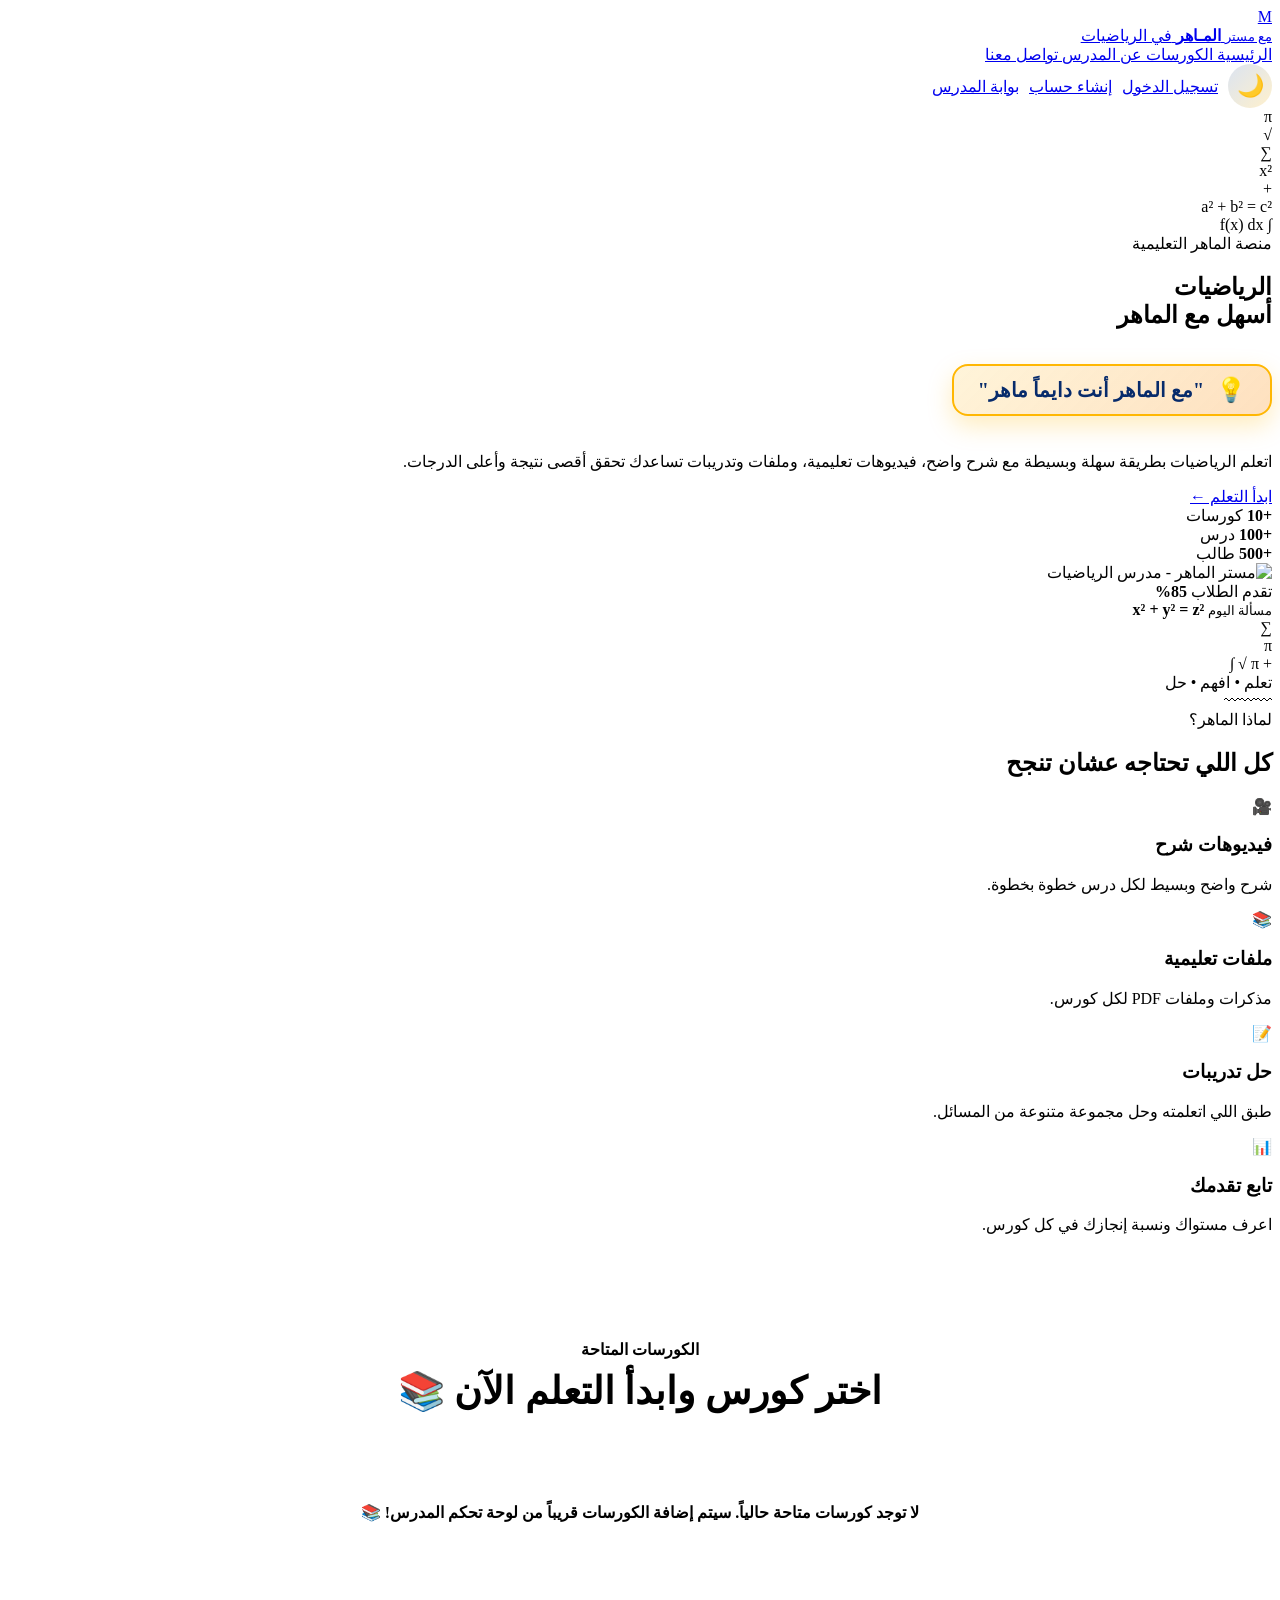
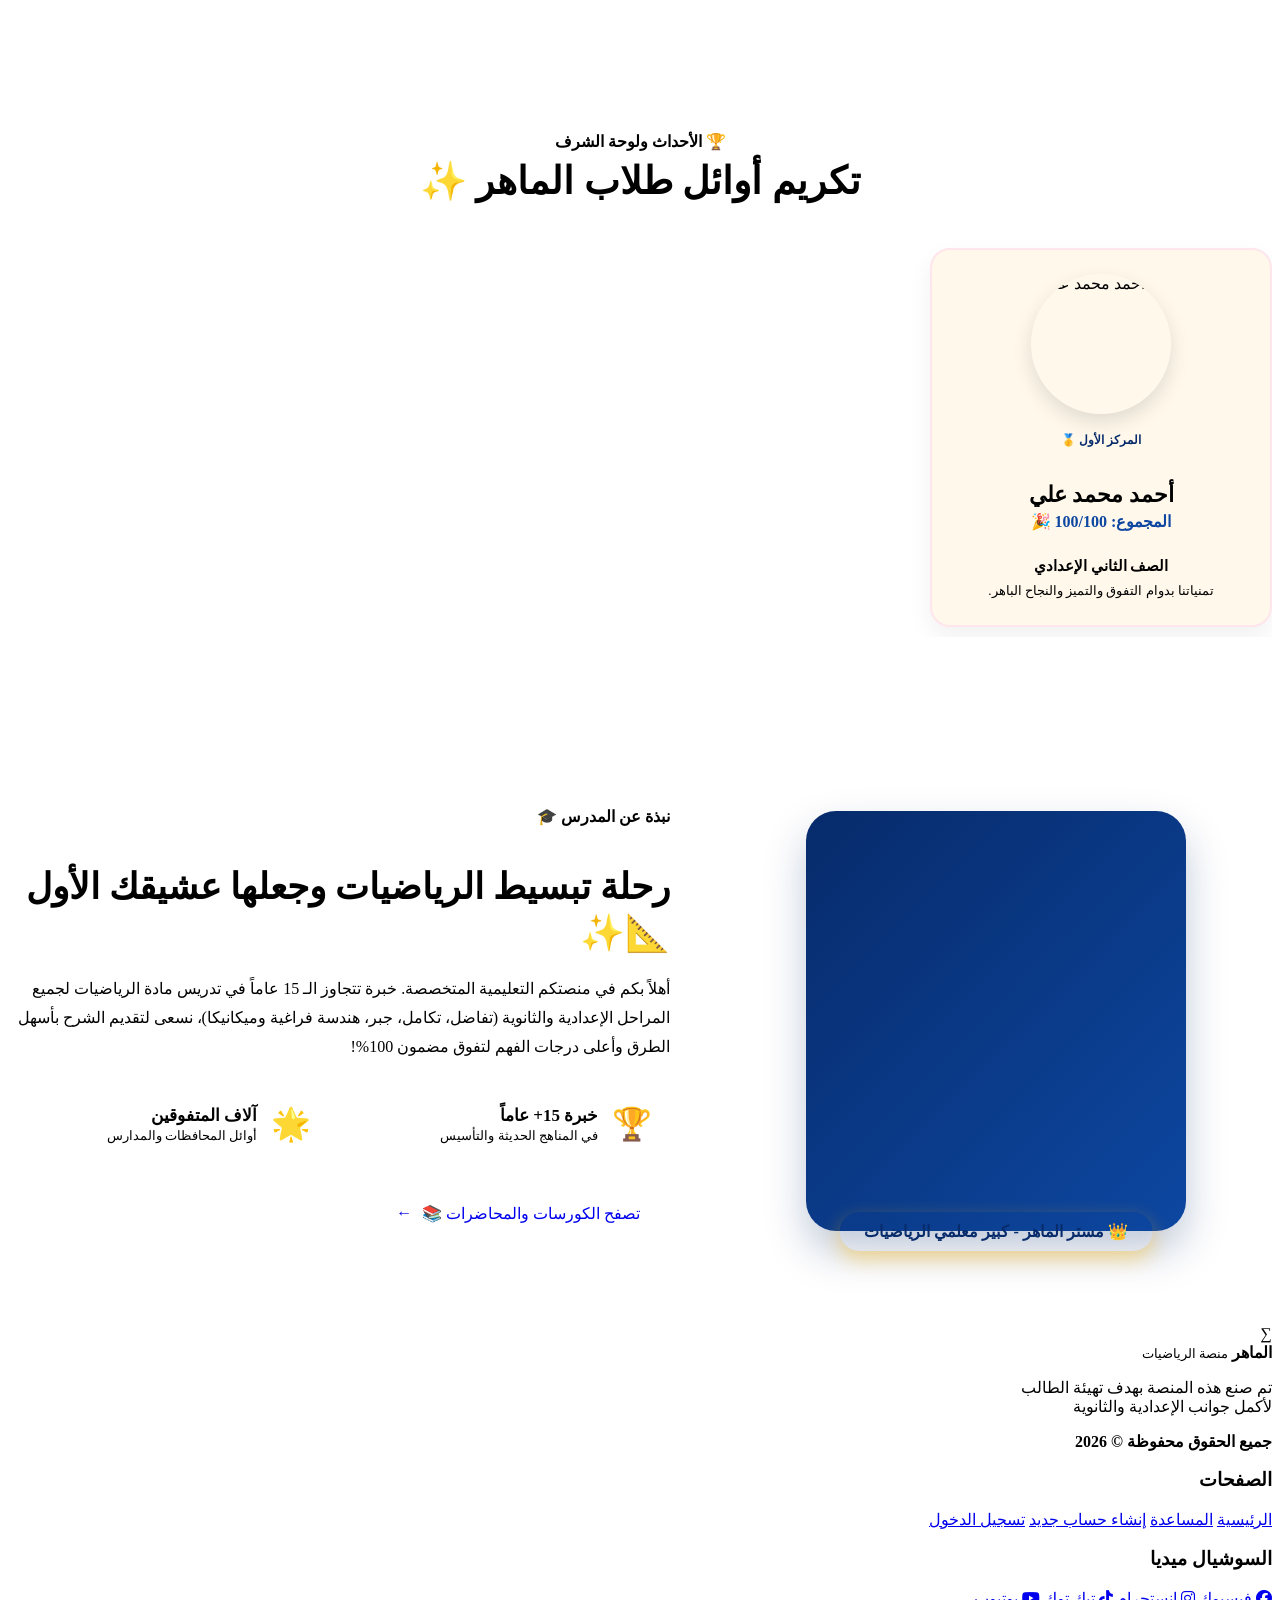
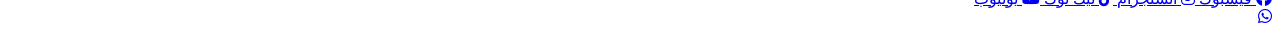
==== index.html @ b04d21ff "Add files via upload" ====
<!DOCTYPE html>
<html lang="ar" dir="rtl">

<head>
    <meta charset="UTF-8">
    <meta name="viewport" content="width=device-width, initial-scale=1.0">

    <title>المـاهر في الرياضيات | منصة تعليمية</title>

    <link rel="preconnect" href="https://fonts.googleapis.com">
    <link rel="preconnect" href="https://fonts.gstatic.com" crossorigin>
    <link href="https://fonts.googleapis.com/css2?family=Cairo:wght@300;400;500;600;700;800;900&display=swap" rel="stylesheet">

    <link rel="stylesheet" href="CSS/style.css">
    <link
    rel="stylesheet"
    href="https://cdnjs.cloudflare.com/ajax/libs/font-awesome/6.5.2/css/all.min.css"
>
</head>

<body>

    <!-- ================= NAVBAR ================= -->

    <header class="navbar">

        <div class="container nav-container">

            <a href="index.html" class="logo">

                <div class="logo-mark">
                    M
                </div>

                <div class="logo-name">

                    <small>مع مستر</small>

                    <strong>المـاهر</strong>

                    <span>في الرياضيات</span>

                </div>

            </a>


            <nav class="nav-links">

                <a href="#home" class="active">
                    الرئيسية
                </a>

                <a href="#courses">
                    الكورسات
                </a>

                <a href="#about">
                    عن المدرس
                </a>

                <a href="#contact">
                    تواصل معنا
                </a>

            </nav>

            <div class="auth-buttons" id="authButtonsArea" style="display: flex; align-items: center; gap: 10px;">
                <!-- زر أيقونة الوضع الليلي / النهاري التفاعلي -->
                <button id="darkModeToggle" title="تبديل الوضع الليلي / النهاري" style="width: 44px; height: 44px; border-radius: 50%; background: linear-gradient(135deg, rgba(13, 71, 161, 0.15) 0%, rgba(255, 183, 3, 0.2) 100%); border: 2px solid var(--border); color: var(--text); font-size: 22px; cursor: pointer; display: flex; align-items: center; justify-content: center; transition: transform 0.4s cubic-bezier(0.4, 0, 0.2, 1), background 0.3s, box-shadow 0.3s; box-shadow: var(--shadow-sm); outline: none;">
                    <span id="themeIcon" style="transition: transform 0.5s ease, opacity 0.3s ease; display: inline-block;">🌙</span>
                </button>

                <div id="loggedOutButtons" style="display: flex; gap: 10px; align-items: center;">
                    <a href="login.html" class="login-btn">تسجيل الدخول</a>
                    <a href="register.html" class="register-btn">إنشاء حساب</a>
                </div>

                <div id="loggedInStudentBadge" style="display: none; align-items: center; gap: 10px;">
                    <a href="student-profile.html" style="background: var(--gold-gradient); color: #072b6b; padding: 5px 14px 5px 6px; border-radius: 25px; font-weight: 900; font-size: 13.5px; text-decoration: none; box-shadow: 0 4px 12px rgba(0,0,0,0.12); display: flex; align-items: center; gap: 8px;">
                        <div id="navStudentAvatar" style="width: 32px; height: 32px; border-radius: 50%; background: #072b6b; color: var(--gold); display: flex; align-items: center; justify-content: center; font-size: 16px; overflow: hidden; border: 2px solid white; flex-shrink: 0;">
                            🎓
                        </div>
                        <span id="studentNavName" style="color: #072b6b !important;">طالب</span>
                    </a>
                    <button id="studentLogoutBtn" onclick="localStorage.removeItem('studentLoggedIn'); localStorage.removeItem('currentStudent'); location.reload();" style="background: rgba(239, 68, 68, 0.15); color: #ef4444; border: 1px solid #ef4444; padding: 7px 14px; border-radius: 12px; font-weight: 800; font-size: 12px; cursor: pointer; font-family: inherit;">خروج 🚪</button>
                </div>

                <!-- بوابة المدرس (تختفي عند دخول الطالب) -->
                <a href="teacher-login.html" id="teacherPortalBtn" class="teacher-portal">
                    بوابة المدرس
                </a>
            </div>
        </div>

        <script>
            // Instant Dark Mode Global Sync Script
            (function() {
                const isDark = localStorage.getItem('elmaher_dark_mode') === 'enabled';
                if (isDark) {
                    document.documentElement.classList.add('dark-mode');
                    document.body.classList.add('dark-mode');
                }

                document.addEventListener("DOMContentLoaded", () => {
                    const toggleBtn = document.getElementById("darkModeToggle");
                    const icon = document.getElementById("themeIcon");

                    function updateUI() {
                        const active = document.body.classList.contains("dark-mode");
                        if (icon) {
                            icon.style.transform = "rotate(360deg) scale(1.15)";
                            setTimeout(() => {
                                icon.textContent = active ? "☀️" : "🌙";
                                icon.style.transform = "rotate(0deg) scale(1)";
                            }, 180);
                        }
                    }

                    if (toggleBtn) {
                        toggleBtn.addEventListener("click", () => {
                            const isNowDark = document.body.classList.toggle("dark-mode");
                            document.documentElement.classList.toggle("dark-mode", isNowDark);
                            localStorage.setItem('elmaher_dark_mode', isNowDark ? 'enabled' : 'disabled');
                            updateUI();
                        });
                    }

                    // Student session UI toggle
                    const isStudentIn = localStorage.getItem('studentLoggedIn') === 'true';
                    const currentStudent = JSON.parse(localStorage.getItem('currentStudent'));
                    const loggedOutBtns = document.getElementById('loggedOutButtons');
                    const loggedInBadge = document.getElementById('loggedInStudentBadge');
                    const studentNavName = document.getElementById('studentNavName');
                    const teacherBtn = document.getElementById('teacherPortalBtn');

                    if (isStudentIn && currentStudent) {
                        if (loggedOutBtns) loggedOutBtns.style.display = 'none';
                        if (teacherBtn) teacherBtn.style.display = 'none';
                        if (loggedInBadge) loggedInBadge.style.display = 'flex';
                        if (studentNavName) studentNavName.textContent = currentStudent.fullName || 'طالب الماهر';
                        
                        // Set uploaded profile photo if available
                        const navAvatar = document.getElementById('navStudentAvatar');
                        if (navAvatar && currentStudent.photo) {
                            navAvatar.innerHTML = `<img src="${currentStudent.photo}" style="width:100%; height:100%; object-fit:cover;">`;
                        }
                    } else {
                        if (loggedOutBtns) loggedOutBtns.style.display = 'flex';
                        if (teacherBtn) teacherBtn.style.display = 'inline-flex';
                        if (loggedInBadge) loggedInBadge.style.display = 'none';
                    }
                });
            })();
        </script>

    </header>


    <!-- ================= HERO ================= -->

    <main>

        <section class="hero" id="home">

            <!-- Math Decorations -->

            <div class="math-symbol symbol-one">π</div>
            <div class="math-symbol symbol-two">√</div>
            <div class="math-symbol symbol-three">∑</div>
            <div class="math-symbol symbol-four">x²</div>
            <div class="math-symbol symbol-five">+</div>

            <div class="math-formula formula-one">
                a² + b² = c²
            </div>

            <div class="math-formula formula-two">
                ∫ f(x) dx
            </div>


            <div class="container hero-container">

                <!-- Hero Content -->

                <div class="hero-content">

                    <div class="hero-label">
                        <span>منصة الماهر التعليمية</span>
                    </div>

                    <h1>
                        الرياضيات 
                        <br>
                        <span>أسهل مع الماهر</span>
                    </h1>

                    <div class="slogan-badge" style="display: inline-flex; align-items: center; gap: 12px; background: linear-gradient(135deg, rgba(255, 183, 3, 0.15) 0%, rgba(251, 133, 0, 0.25) 100%); backdrop-filter: blur(12px); border: 2px solid #ffb703; color: #072b6b; padding: 10px 24px; border-radius: 16px; font-weight: 900; font-size: 20px; margin: 15px 0 20px; box-shadow: 0 10px 25px rgba(255, 183, 3, 0.25);">
                        <span style="font-size: 24px;">💡</span>
                        <span>"مع الماهر أنت دايماً ماهر"</span>
                    </div>

                    <p>
                        اتعلم الرياضيات بطريقة سهلة وبسيطة مع شرح واضح، فيديوهات تعليمية، وملفات وتدريبات تساعدك تحقق أقصى نتيجة وأعلى الدرجات.
                    </p>


                    <div class="hero-buttons">

                        <a href="#courses" class="primary-btn">

                            ابدأ التعلم

                            <span>←</span>

                        </a>

                    </div>


                    <div class="hero-stats">

                        <div class="stat">

                            <strong>+10</strong>

                            <span>
                                كورسات
                            </span>

                        </div>


                        <div class="stat">

                            <strong>+100</strong>

                            <span>
                                درس
                            </span>

                        </div>


                        <div class="stat">

                            <strong>+500</strong>

                            <span>
                                طالب
                            </span>

                        </div>

                    </div>

                </div>


                <!-- Teacher Image -->

                <div class="hero-visual">

                    <div class="red-shape"></div>

                    <div class="gray-shape"></div>


                    <!-- صورة المدرس الجديدة -->

                    <div class="teacher-wrapper">

                        <img
                            src="Images/WhatsApp_Image_2026-08-11_at_11.02.25_PM-removebg-preview.png"
                            alt="مستر الماهر - مدرس الرياضيات"
                            class="teacher-image"
                        >

                    </div>


                    <div class="info-card progress-card">

                        <span>
                            تقدم الطلاب
                        </span>

                        <strong>
                            85%
                        </strong>

                        <div class="progress-bar">

                            <div></div>

                        </div>

                    </div>


                    <div class="info-card equation-card">

                        <small>
                            مسألة اليوم
                        </small>

                        <strong>
                            x² + y² = z²
                        </strong>

                    </div>


                    <div class="floating-math math-card-one">
                        ∑
                    </div>

                    <div class="floating-math math-card-two">
                        π
                    </div>

                </div>

            </div>


            <div class="hero-bottom">

                <div class="math-bottom-symbols">

                    <span>+</span>
                    <span>π</span>
                    <span>√</span>
                    <span>∫</span>

                </div>


                <div class="bottom-text">
                    تعلم • افهم • حل
                </div>


                <div class="zigzag">
                    〰〰〰
                </div>

            </div>

        </section>


        <!-- ================= FEATURES ================= -->

        <section class="features">

            <div class="container">

                <div class="section-header centered">

                    <span class="section-label">
                        لماذا الماهر؟
                    </span>

                    <h2>

                        كل اللي تحتاجه

                        <strong>
                            عشان تنجح
                        </strong>

                    </h2>

                </div>


                <div class="features-grid">


                    <div class="feature-card">

                        <div class="feature-icon">
                            🎥
                        </div>

                        <h3>
                            فيديوهات شرح
                        </h3>

                        <p>
                            شرح واضح وبسيط لكل درس
                            خطوة بخطوة.
                        </p>

                    </div>


                    <div class="feature-card">

                        <div class="feature-icon">
                            📚
                        </div>

                        <h3>
                            ملفات تعليمية
                        </h3>

                        <p>
                            مذكرات وملفات PDF لكل كورس.
                        </p>

                    </div>


                    <div class="feature-card">

                        <div class="feature-icon">
                            📝
                        </div>

                        <h3>
                            حل تدريبات
                        </h3>

                        <p>
                            طبق اللي اتعلمته وحل
                            مجموعة متنوعة من المسائل.
                        </p>

                    </div>


                    <div class="feature-card">

                        <div class="feature-icon">
                            📊
                        </div>

                        <h3>
                            تابع تقدمك
                        </h3>

                        <p>
                            اعرف مستواك ونسبة إنجازك
                            في كل كورس.
                        </p>

                    </div>

                </div>

            </div>




        <!-- ================= STUDENT COURSES SECTION ================= -->
        <section class="courses" id="courses" style="padding: 90px 0; background: var(--white-soft);">
            <div class="container">
                <div class="section-header centered" style="text-align: center; margin-bottom: 50px;">
                    <span class="section-label" style="color: var(--blue); font-weight: 800; font-size: 16px;">الكورسات المتاحة</span>
                    <h2 style="font-size: 38px; font-weight: 900; color: var(--blue-dark); margin-top: 10px;">
                        اختر كورس وابدأ التعلم الآن 📚
                    </h2>
                </div>

                <div class="courses-grid" id="studentCoursesGrid" style="display: grid; grid-template-columns: repeat(auto-fit, minmax(300px, 1fr)); gap: 30px;">
                    <!-- Rendered Dynamically from localStorage -->
                </div>

                <script>
                    document.addEventListener("DOMContentLoaded", () => {
                        const grid = document.getElementById("studentCoursesGrid");
                        const section = document.getElementById("courses");
                        if (!grid) return;

                        const storedCourses = localStorage.getItem("courses");
                        let coursesList = storedCourses ? JSON.parse(storedCourses) : [];
                        
                        // Filter published courses only if status exists
                        const activeCourses = coursesList.filter(c => !c.status || c.status === 'published');

                        if (activeCourses.length === 0) {
                            grid.innerHTML = `<div style="grid-column: 1/-1; text-align: center; padding: 40px; color: var(--gray); font-weight: 700; background: white; border-radius: 16px; border: 1px dashed var(--border);">لا توجد كورسات متاحة حالياً. سيتم إضافة الكورسات قريباً من لوحة تحكم المدرس! 📚</div>`;
                        } else {
                            if (section) section.style.display = "block";
                            let html = "";
                            activeCourses.forEach(c => {
                                const coverStyle = c.image 
                                    ? `background-image: url('${c.image}'); background-size: cover; background-position: center;` 
                                    : `background: linear-gradient(135deg, #072b6b 0%, #0d47a1 100%);`;

                                const iconOrImage = c.image 
                                    ? '' 
                                    : `<span style="font-size: 60px;">📐</span>`;

                                const tagText = `${c.level || ''} ${c.term ? '• ' + c.term : ''}`;

                                html += `
                                    <div class="course-card" style="background: white; border-radius: 16px; overflow: hidden; border: 1px solid var(--border); box-shadow: var(--shadow-md); transition: transform 0.3s ease;">
                                        <div class="course-cover" style="height: 200px; ${coverStyle} position: relative;">
                                        </div>
                                        <div class="course-content" style="padding: 24px;">
                                            <div style="font-size: 13px; font-weight: 800; color: var(--gold-dark); margin-bottom: 5px;">${c.subject || 'الرياضيات'}</div>
                                            <h3 style="font-size: 22px; font-weight: 900; color: var(--blue-dark); margin-bottom: 10px;">${c.name}</h3>
                                            <p style="color: var(--text-light); font-size: 14.5px; margin-bottom: 20px; min-height: 48px; line-height: 1.6;">${c.description || 'لا يوجد وصف للكورس حالياً.'}</p>
                                            <div style="display: flex; align-items: center; justify-content: space-between; padding-top: 15px; border-top: 1px solid var(--border);">
                                                <div>
                                                    <small style="color: var(--gray); display: block; font-size: 12px;">قيمة الاشتراك</small>
                                                    <strong style="color: var(--blue-dark); font-size: 24px; font-weight: 900;">${c.price || '150'} <span style="font-size: 14px;">ج.م</span></strong>
                                                </div>
                                                <a href="course-details.html?id=${c.id}" style="background: var(--blue-gradient); color: white; border: none; padding: 10px 22px; border-radius: 10px; font-weight: 800; font-family: inherit; cursor: pointer; text-decoration: none; box-shadow: 0 4px 12px rgba(13,71,161,0.25);">دخول المحتوى 🚀</a>
                                            </div>
                                        </div>
                                    </div>
                                `;
                            });
                            grid.innerHTML = html;
                        }
                    });
                </script>
            </div>
        </section>



        <!-- ================= EVENTS & TOP STUDENTS INFINITE MARQUEE ================= -->
        <section class="events-section" id="events" style="padding: 80px 0; background: var(--white); overflow: hidden;">
            <div class="container" style="margin-bottom: 35px;">
                <div class="section-header centered" style="text-align: center;">
                    <span class="section-label" style="color: var(--gold-dark); font-weight: 800; font-size: 16px;">🏆 الأحداث ولوحة الشرف</span>
                    <h2 style="font-size: 38px; font-weight: 900; color: var(--blue-dark); margin-top: 8px;">
                        تكريم أوائل طلاب الماهر ✨
                    </h2>
                </div>
            </div>

            <!-- CSS Pure Unstoppable Infinite Belt -->
            <div class="marquee-wrapper" style="width: 100%; overflow: hidden; display: flex; white-space: nowrap; position: relative; padding: 10px 0;">
                <div class="marquee-track" id="homeEventsBelt" style="display: flex; gap: 30px; animation: marqueeScroll 25s linear infinite; width: max-content;">
                    
                    <!-- Original Cards -->
                    <div class="marquee-card" style="min-width: 280px; width: 280px; background: #fff8eb; border: 2px solid #ffe5ec; border-radius: 20px; padding: 24px; text-align: center; box-shadow: 0 10px 25px rgba(255, 183, 3, 0.15); display: flex; flex-direction: column; align-items: center; white-space: normal; flex-shrink: 0;">
                        <img src="Images/Image_Aug_13__2026__11_30_50_AM-removebg-preview.png" alt="طالب تفوق" style="width: 140px; height: 140px; border-radius: 50%; object-fit: cover; border: 4px solid var(--gold); box-shadow: 0 8px 20px rgba(0,0,0,0.12); margin-bottom: 15px;">
                        <span style="background: var(--gold-gradient); color: #072b6b; padding: 4px 14px; border-radius: 14px; font-size: 12px; font-weight: 900; margin-bottom: 8px;">المركز الأول 🥇</span>
                        <h4 style="font-size: 19px; font-weight: 900; color: var(--blue-dark); margin-bottom: 6px;">أوائل الصف الثاني الإعدادي</h4>
                        <p style="font-size: 13.5px; color: var(--text-light); line-height: 1.6; margin: 0;">الدرجة النهائية 100/100 🎉 مع التمنيات بدوام التفوق.</p>
                    </div>

                    <div class="marquee-card" style="min-width: 280px; width: 280px; background: #edf4ff; border: 2px solid #cce3ff; border-radius: 20px; padding: 24px; text-align: center; box-shadow: 0 10px 25px rgba(13, 71, 161, 0.12); display: flex; flex-direction: column; align-items: center; white-space: normal; flex-shrink: 0;">
                        <img src="Images/Image_Aug_13__2026__11_30_50_AM-removebg-preview.png" alt="طالب تفوق" style="width: 140px; height: 140px; border-radius: 50%; object-fit: cover; border: 4px solid var(--blue); box-shadow: 0 8px 20px rgba(0,0,0,0.12); margin-bottom: 15px;">
                        <span style="background: var(--blue-gradient); color: white; padding: 4px 14px; border-radius: 14px; font-size: 12px; font-weight: 900; margin-bottom: 8px;">متفوق الشهر ⭐</span>
                        <h4 style="font-size: 19px; font-weight: 900; color: var(--blue-dark); margin-bottom: 6px;">أوائل الصف السادس الابتدائي</h4>
                        <p style="font-size: 13.5px; color: var(--text-light); line-height: 1.6; margin: 0;">تقدير ممتاز جداً مع مرتبة الشرف 🎓 بأعلى تقييم.</p>
                    </div>

                    <div class="marquee-card" style="min-width: 280px; width: 280px; background: #fff8eb; border: 2px solid #ffe5ec; border-radius: 20px; padding: 24px; text-align: center; box-shadow: 0 10px 25px rgba(255, 183, 3, 0.15); display: flex; flex-direction: column; align-items: center; white-space: normal; flex-shrink: 0;">
                        <img src="Images/Image_Aug_13__2026__11_30_50_AM-removebg-preview.png" alt="طالب تفوق" style="width: 140px; height: 140px; border-radius: 50%; object-fit: cover; border: 4px solid var(--gold); box-shadow: 0 8px 20px rgba(0,0,0,0.12); margin-bottom: 15px;">
                        <span style="background: var(--gold-gradient); color: #072b6b; padding: 4px 14px; border-radius: 14px; font-size: 12px; font-weight: 900; margin-bottom: 8px;">المركز الأول 🥇</span>
                        <h4 style="font-size: 19px; font-weight: 900; color: var(--blue-dark); margin-bottom: 6px;">أوائل الصف الثالث الثانوي</h4>
                        <p style="font-size: 13.5px; color: var(--text-light); line-height: 1.6; margin: 0;">تفوق باهر في مادة الرياضيات العامة 📐 والفرعية.</p>
                    </div>

                    <!-- Duplicated Items for Continuous Belt Animation -->
                    <div class="marquee-card" style="min-width: 280px; width: 280px; background: #fff8eb; border: 2px solid #ffe5ec; border-radius: 20px; padding: 24px; text-align: center; box-shadow: 0 10px 25px rgba(255, 183, 3, 0.15); display: flex; flex-direction: column; align-items: center; white-space: normal; flex-shrink: 0;">
                        <img src="Images/Image_Aug_13__2026__11_30_50_AM-removebg-preview.png" alt="طالب تفوق" style="width: 140px; height: 140px; border-radius: 50%; object-fit: cover; border: 4px solid var(--gold); box-shadow: 0 8px 20px rgba(0,0,0,0.12); margin-bottom: 15px;">
                        <span style="background: var(--gold-gradient); color: #072b6b; padding: 4px 14px; border-radius: 14px; font-size: 12px; font-weight: 900; margin-bottom: 8px;">المركز الأول 🥇</span>
                        <h4 style="font-size: 19px; font-weight: 900; color: var(--blue-dark); margin-bottom: 6px;">أوائل الصف الثاني الإعدادي</h4>
                        <p style="font-size: 13.5px; color: var(--text-light); line-height: 1.6; margin: 0;">الدرجة النهائية 100/100 🎉 مع التمنيات بدوام التفوق.</p>
                    </div>

                    <div class="marquee-card" style="min-width: 280px; width: 280px; background: #edf4ff; border: 2px solid #cce3ff; border-radius: 20px; padding: 24px; text-align: center; box-shadow: 0 10px 25px rgba(13, 71, 161, 0.12); display: flex; flex-direction: column; align-items: center; white-space: normal; flex-shrink: 0;">
                        <img src="Images/Image_Aug_13__2026__11_30_50_AM-removebg-preview.png" alt="طالب تفوق" style="width: 140px; height: 140px; border-radius: 50%; object-fit: cover; border: 4px solid var(--blue); box-shadow: 0 8px 20px rgba(0,0,0,0.12); margin-bottom: 15px;">
                        <span style="background: var(--blue-gradient); color: white; padding: 4px 14px; border-radius: 14px; font-size: 12px; font-weight: 900; margin-bottom: 8px;">متفوق الشهر ⭐</span>
                        <h4 style="font-size: 19px; font-weight: 900; color: var(--blue-dark); margin-bottom: 6px;">أوائل الصف السادس الابتدائي</h4>
                        <p style="font-size: 13.5px; color: var(--text-light); line-height: 1.6; margin: 0;">تقدير ممتاز جداً مع مرتبة الشرف 🎓 بأعلى تقييم.</p>
                    </div>

                    <div class="marquee-card" style="min-width: 280px; width: 280px; background: #fff8eb; border: 2px solid #ffe5ec; border-radius: 20px; padding: 24px; text-align: center; box-shadow: 0 10px 25px rgba(255, 183, 3, 0.15); display: flex; flex-direction: column; align-items: center; white-space: normal; flex-shrink: 0;">
                        <img src="Images/Image_Aug_13__2026__11_30_50_AM-removebg-preview.png" alt="طالب تفوق" style="width: 140px; height: 140px; border-radius: 50%; object-fit: cover; border: 4px solid var(--gold); box-shadow: 0 8px 20px rgba(0,0,0,0.12); margin-bottom: 15px;">
                        <span style="background: var(--gold-gradient); color: #072b6b; padding: 4px 14px; border-radius: 14px; font-size: 12px; font-weight: 900; margin-bottom: 8px;">المركز الأول 🥇</span>
                        <h4 style="font-size: 19px; font-weight: 900; color: var(--blue-dark); margin-bottom: 6px;">أوائل الصف الثالث الثانوي</h4>
                        <p style="font-size: 13.5px; color: var(--text-light); line-height: 1.6; margin: 0;">تفوق باهر في مادة الرياضيات العامة 📐 والفرعية.</p>
                    </div>

                </div>
            </div>

            <!-- CSS Animation (Unstoppable, No Hover Effect) -->
            <style>
                @keyframes marqueeScroll {
                    0% { transform: translateX(0); }
                    100% { transform: translateX(-50%); }
                }
            </style>

            <script>
                document.addEventListener("DOMContentLoaded", () => {
                    const belt = document.getElementById("homeEventsBelt");
                    const eventsSection = document.getElementById("events");
                    if (!belt) return;

                    const defaultEvents = [
                        { id: 1, name: "أحمد محمد علي", title: "الصف الثاني الإعدادي", tag: "المركز الأول 🥇", score: "100/100 🎉", desc: "تمنياتنا بدوام التفوق والتميز والنجاح الباهر.", img: "Images/Image_Aug_13__2026__11_30_50_AM-removebg-preview.png" }
                    ];

                    const stored = localStorage.getItem('elmaher_events');
                    let events = [];
                    
                    if (stored === null) {
                        events = defaultEvents;
                    } else {
                        events = JSON.parse(stored);
                    }

                    if (events.length === 0) {
                        if (eventsSection) eventsSection.style.display = 'none';
                    } else {
                        if (eventsSection) eventsSection.style.display = 'block';
                        let htmlContent = '';
                        
                        // Render exact events array 1:1 with no extra duplication
                        const renderArray = events;

                        renderArray.forEach(ev => {
                            const isGold = ev.tag.includes('🥇') || ev.tag.includes('👑') || ev.tag.includes('🏆');
                            const bg = isGold ? '#fff8eb' : '#edf4ff';
                            const border = isGold ? '#ffe5ec' : '#cce3ff';
                            const badgeBg = isGold ? 'var(--gold-gradient)' : 'var(--blue-gradient)';
                            const badgeColor = isGold ? '#072b6b' : 'white';

                            htmlContent += `
                                <div class="marquee-card" style="min-width: 290px; width: 290px; background: ${bg}; border: 2px solid ${border}; border-radius: 20px; padding: 24px; text-align: center; box-shadow: 0 10px 25px rgba(0,0,0,0.06); display: flex; flex-direction: column; align-items: center; white-space: normal; flex-shrink: 0;">
                                    <img src="${ev.img || 'Images/Image_Aug_13__2026__11_30_50_AM-removebg-preview.png'}" alt="${ev.name || 'طالب متفوق'}" style="width: 140px; height: 140px; border-radius: 50%; object-fit: cover; border: 4px solid ${isGold ? 'var(--gold)' : 'var(--blue)'}; box-shadow: 0 8px 20px rgba(0,0,0,0.12); margin-bottom: 15px;">
                                    <span style="background: ${badgeBg}; color: ${badgeColor}; padding: 4px 14px; border-radius: 14px; font-size: 12px; font-weight: 900; margin-bottom: 8px;">${ev.tag}</span>
                                    <h3 style="font-size: 22px; font-weight: 900; color: var(--blue-dark); margin-bottom: 4px;">${ev.name || 'طالب متفوق'}</h3>
                                    <div style="font-size: 16px; font-weight: 900; color: #0d47a1; margin-bottom: 6px;">المجموع: <span style="color: var(--gold-dark);">${ev.score || 'ممتاز'}</span></div>
                                    <h4 style="font-size: 15px; font-weight: 800; color: var(--text-light); margin-bottom: 6px;">${ev.title}</h4>
                                    <p style="font-size: 13px; color: var(--gray); line-height: 1.5; margin: 0;">${ev.desc || ''}</p>
                                </div>
                            `;
                        });
                        belt.innerHTML = htmlContent;
                    }
                });
            </script>
        </section>

        <!-- ================= ABOUT TEACHER SECTION (MAIN BOTTOM) ================= -->
        <section class="about-teacher" id="about" style="padding: 90px 0; background: var(--white); border-top: 1px solid var(--border);">
            <div class="container">
                <div style="display: grid; grid-template-columns: 1fr 1.2fr; gap: 50px; align-items: center;">
                    
                    <!-- TEACHER IMAGE CARD -->
                    <div style="position: relative; text-align: center;">
                        <div style="width: 100%; max-width: 380px; height: 420px; margin: 0 auto; background: linear-gradient(135deg, #072b6b 0%, #0d47a1 100%); border-radius: 30px; border: 4px solid var(--gold); overflow: hidden; box-shadow: 0 20px 40px rgba(7, 43, 107, 0.25); position: relative; display: flex; align-items: flex-end; justify-content: center;">
                            <img src="Images/WhatsApp_Image_2026-08-11_at_11.02.25_PM-removebg-preview.png" alt="مستر الماهر" style="width: 100%; height: 105%; object-fit: cover; transform: scale(1.15) translateY(10px);">
                        </div>
                        <div style="position: absolute; bottom: -20px; right: 50%; transform: translateX(50%); background: var(--gold-gradient); color: #072b6b; padding: 10px 25px; border-radius: 20px; font-weight: 900; font-size: 16px; box-shadow: 0 8px 20px rgba(255, 183, 3, 0.4); white-space: nowrap;">
                            👑 مستر الماهر - كبير معلمي الرياضيات
                        </div>
                    </div>

                    <!-- TEACHER INFO CONTENT -->
                    <div>
                        <span class="section-label" style="color: var(--gold-dark); font-weight: 900; font-size: 16px; display: inline-block; margin-bottom: 8px;">نبذة عن المدرس 🎓</span>
                        <h2 style="font-size: 36px; font-weight: 900; color: var(--blue-dark); margin-bottom: 18px; line-height: 1.3;">
                            رحلة تبسيط الرياضيات وجعلها عشيقك الأول 📐✨
                        </h2>
                        <p style="font-size: 16px; color: var(--text-light); line-height: 1.8; margin-bottom: 25px;">
                            أهلاً بكم في منصتكم التعليمية المتخصصة. خبرة تتجاوز الـ 15 عاماً في تدريس مادة الرياضيات لجميع المراحل الإعدادية والثانوية (تفاضل، تكامل، جبر، هندسة فراغية وميكانيكا)، نسعى لتقديم الشرح بأسهل الطرق وأعلى درجات الفهم لتفوق مضمون 100%!
                        </p>

                        <!-- QUALIFICATIONS & STATS GRID -->
                        <div style="display: grid; grid-template-columns: 1fr 1fr; gap: 20px; margin-bottom: 30px;">
                            <div style="background: var(--white-soft); padding: 18px; border-radius: 16px; border: 1px solid var(--border); display: flex; align-items: center; gap: 14px;">
                                <span style="font-size: 32px;">🏆</span>
                                <div>
                                    <strong style="display: block; font-size: 17px; color: var(--blue-dark); font-weight: 900;">خبرة 15+ عاماً</strong>
                                    <small style="color: var(--gray); font-size: 13px;">في المناهج الحديثة والتأسيس</small>
                                </div>
                            </div>

                            <div style="background: var(--white-soft); padding: 18px; border-radius: 16px; border: 1px solid var(--border); display: flex; align-items: center; gap: 14px;">
                                <span style="font-size: 32px;">🌟</span>
                                <div>
                                    <strong style="display: block; font-size: 17px; color: var(--blue-dark); font-weight: 900;">آلاف المتفوقين</strong>
                                    <small style="color: var(--gray); font-size: 13px;">أوائل المحافظات والمدارس</small>
                                </div>
                            </div>
                        </div>

                        <a href="#courses" class="primary-btn" style="padding: 12px 30px; font-size: 16px; text-decoration: none; display: inline-flex; align-items: center; gap: 10px;">
                            <span>تصفح الكورسات والمحاضرات 📚</span>
                            <span>←</span>
                        </a>
                    </div>

                </div>
            </div>
        </section>

<!-- =====================================================
     FOOTER
===================================================== -->

<footer class="site-footer">

    <div class="container footer-container">

        <!-- LOGO + DESCRIPTION -->
        <div class="footer-brand">

            <div class="footer-logo">

                <div class="logo-mark">
                    ∑
                </div>

                <div>
                    <strong>الماهر</strong>
                    <small>منصة الرياضيات</small>
                </div>

            </div>

            <p>
                تم صنع هذه المنصة بهدف تهيئة الطالب
                <br>
                لأكمل جوانب الإعدادية والثانوية 
            </p>

            <strong class="copyright">
                جميع الحقوق محفوظة © 2026
            </strong>

        </div>


        <!-- PAGES -->
        <div class="footer-column">

            <h3>الصفحات</h3>

            <a href="#home">الرئيسية</a>
            <a href="#help">المساعدة</a>
            <a href="#register">إنشاء حساب جديد</a>
            <a href="#login">تسجيل الدخول</a>

        </div>


        <!-- SOCIAL MEDIA -->
        <div class="footer-column social-column">

            <h3>السوشيال ميديا</h3>

            <a
                href="https://www.facebook.com/share/17rmjVzNbC/"
                target="_blank"
                rel="noopener"
            >
                <i class="fab fa-facebook"></i>
                <span>فيسبوك</span>
            </a>

            <a
                href="https://www.instagram.com/ashraf_memo_10?igsh=MW8zdWIzMzV3YWhjMQ=="
                target="_blank"
                rel="noopener"
            >
                <i class="fab fa-instagram"></i>
                <span>انستجرام</span>
            </a>

            <a
                href="https://www.tiktok.com/@mrelmaher?_r=1&_t=ZS-98otLkeIvwd"
                target="_blank"
                rel="noopener"
            >
                <i class="fab fa-tiktok"></i>
                <span>تيك توك</span>
            </a>

            <a
                href="https://www.youtube.com/@MrElMaher1"
                target="_blank"
                rel="noopener"
            >
                <i class="fab fa-youtube"></i>
                <span>يوتيوب</span>
            </a>

        </div>

    </div>

</footer>


<!-- WHATSAPP -->
<a
    href="https://wa.me/201117408240"
    class="whatsapp-float"
    target="_blank"
    rel="noopener"
    aria-label="WhatsApp"
>
    <i class="fab fa-whatsapp"></i>
</a>
        </div>

    </footer>


    <script src="JS/script.js"></script>

</body>

</html>
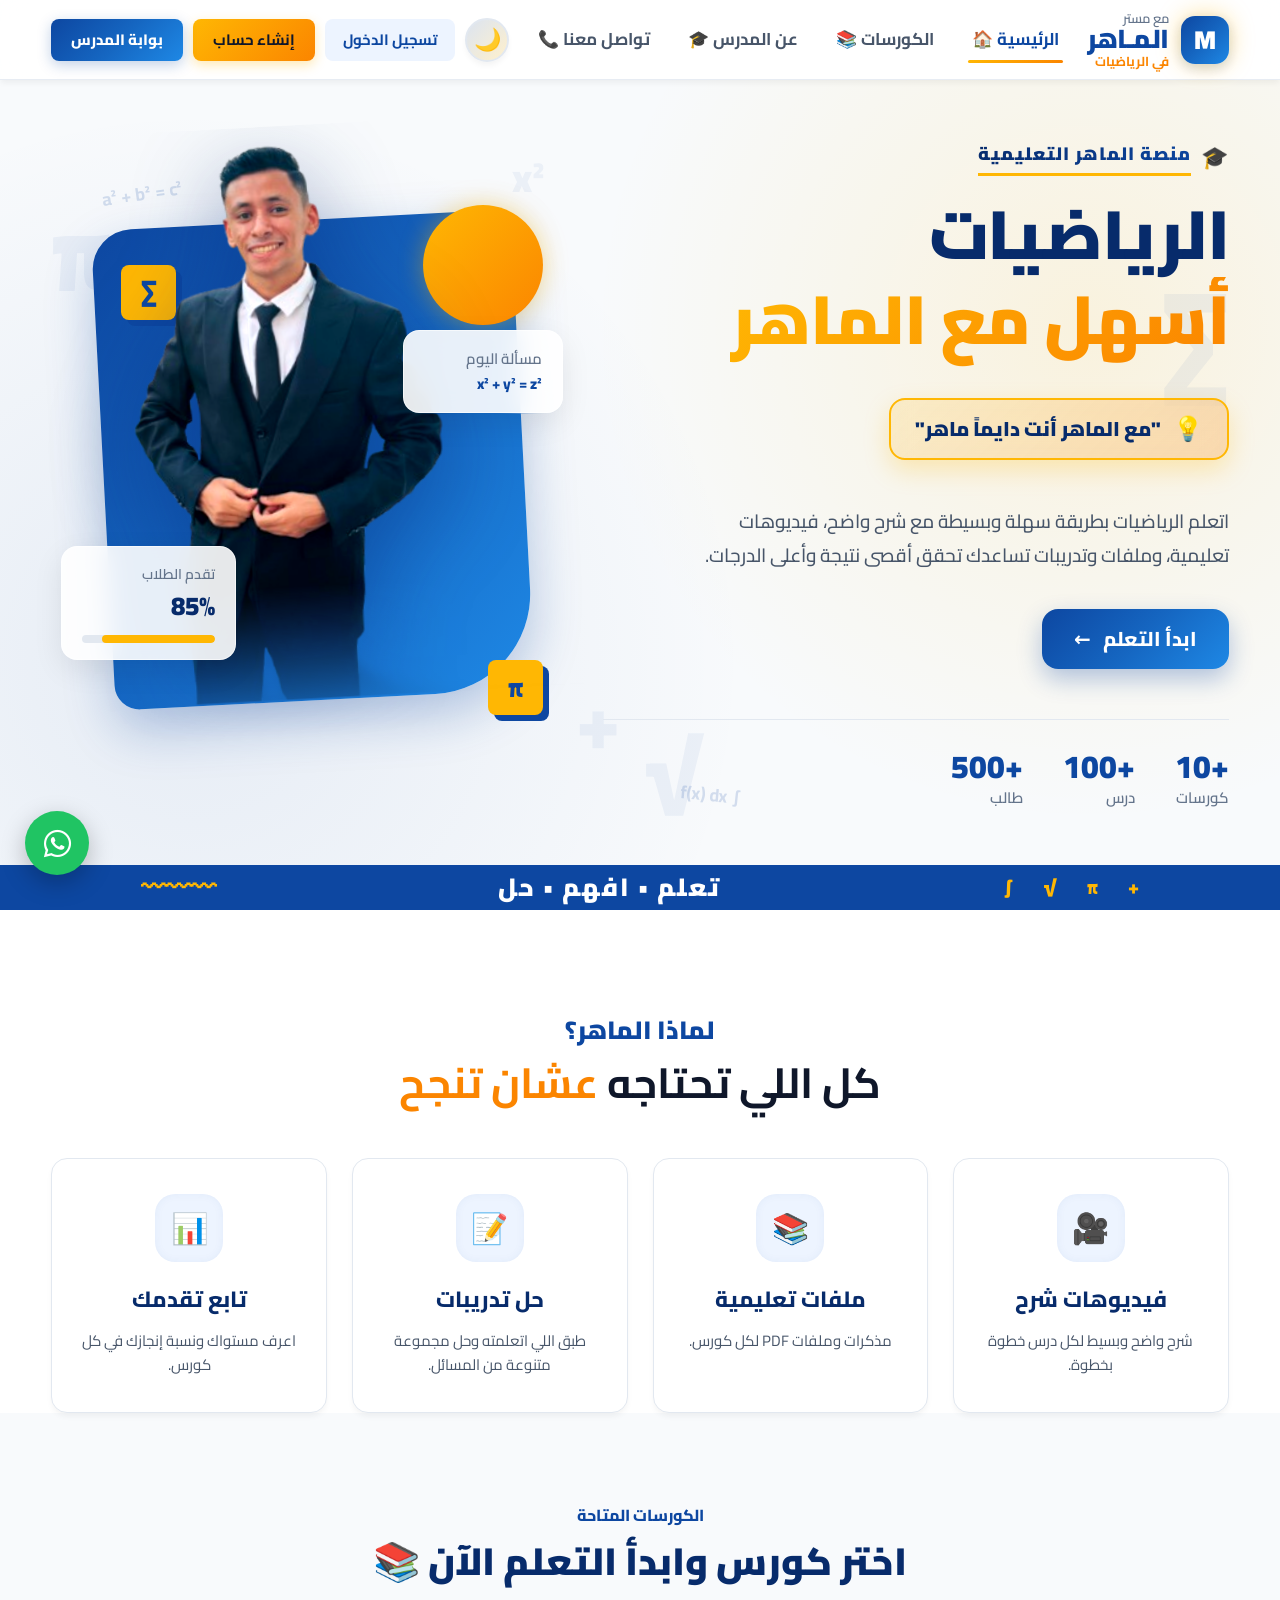
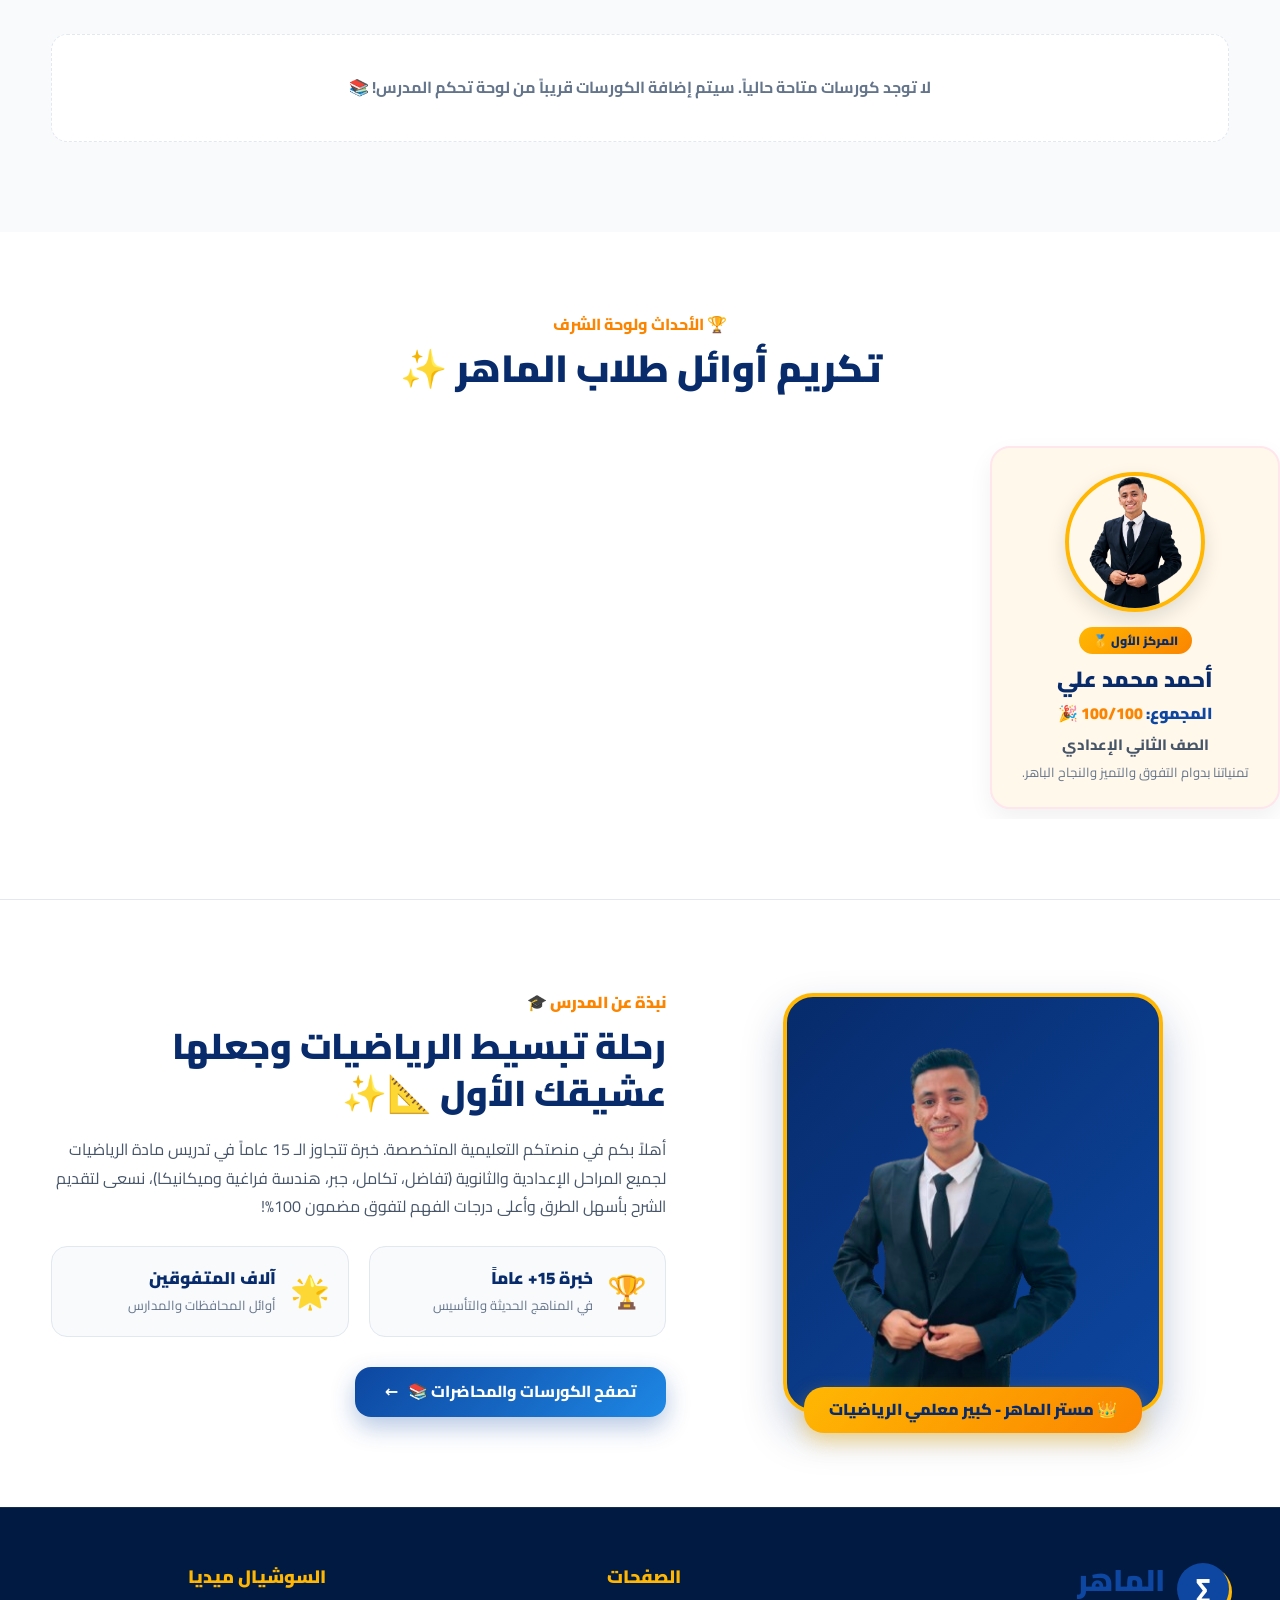
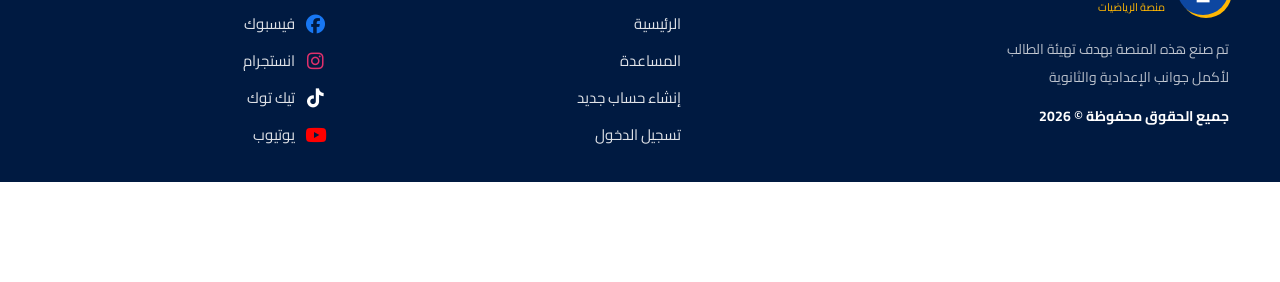
==== commit 9f00ecb2: "Add mobile admin sidebar and responsiveness This commit adds a hamburger toggle for the admin sideba" ====
--- a/index.html
+++ b/index.html
@@ -48,19 +48,19 @@
             <nav class="nav-links">
 
                 <a href="#home" class="active">
-                    الرئيسية
+                    الرئيسية 🏠
                 </a>
 
                 <a href="#courses">
-                    الكورسات
+                    الكورسات 📚
                 </a>
 
                 <a href="#about">
-                    عن المدرس
+                    عن المدرس 🎓
                 </a>
 
                 <a href="#contact">
-                    تواصل معنا
+                    تواصل معنا 📞
                 </a>
 
             </nav>
@@ -125,6 +125,8 @@
                             updateUI();
                         });
                     }
+
+
 
                     // Student session UI toggle
                     const isStudentIn = localStorage.getItem('studentLoggedIn') === 'true';
--- a/CSS/style.css
+++ b/CSS/style.css
@@ -0,0 +1,2482 @@
+/* =====================================================
+   ALMAHER MATH PLATFORM
+   BLUE / WHITE / GOLD
+===================================================== */
+
+:root {
+    --blue: #0d47a1;
+    --blue-dark: #072b6b;
+    --blue-light: #1e88e5;
+    --blue-gradient: linear-gradient(135deg, #0d47a1 0%, #1565c0 50%, #1e88e5 100%);
+    --blue-soft: #edf4ff;
+    --blue-glass: rgba(13, 71, 161, 0.06);
+
+    --white: #ffffff;
+    --white-soft: #f8fafc;
+    --glass-bg: rgba(255, 255, 255, 0.85);
+
+    --gold: #ffb703;
+    --gold-dark: #fb8500;
+    --gold-light: #ffe5ec;
+    --gold-gradient: linear-gradient(135deg, #ffb703 0%, #fb8500 100%);
+
+    --text: #0f172a;
+    --text-light: #475569;
+    --border: #e2e8f0;
+    --gray: #64748b;
+
+    --radius-sm: 8px;
+    --radius-md: 16px;
+    --radius-lg: 24px;
+
+    --shadow-sm: 0 4px 6px -1px rgba(0, 0, 0, 0.05);
+    --shadow-md: 0 10px 25px -5px rgba(13, 71, 161, 0.1);
+    --shadow-lg: 0 20px 40px -15px rgba(13, 71, 161, 0.18);
+    --shadow-glow: 0 0 25px rgba(255, 183, 3, 0.4);
+}
+
+/* =====================================================
+   DARK MODE COMPREHENSIVE COLOR THEME (تناسق ليلي ملكي كامل)
+===================================================== */
+html.dark-mode, body.dark-mode {
+    --white: #0a1128;
+    --white-soft: #030712;
+    --text: #f8fafc;
+    --text-light: #94a3b8;
+    --border: #1e293b;
+    --gray: #64748b;
+    --blue-soft: #0f172a;
+    --blue-dark: #38bdf8;
+    --glass-bg: rgba(10, 17, 40, 0.95);
+    background-color: #030712 !important;
+    color: #f8fafc !important;
+}
+
+html.dark-mode .hero {
+    background: 
+        radial-gradient(circle at 85% 30%, rgba(255, 183, 3, 0.12), transparent 40%),
+        radial-gradient(circle at 15% 70%, rgba(14, 165, 233, 0.15), transparent 45%),
+        #030712 !important;
+}
+
+html.dark-mode .courses,
+html.dark-mode .about,
+html.dark-mode .contact,
+html.dark-mode footer {
+    background-color: #060d1e !important;
+}
+
+html.dark-mode header.header,
+html.dark-mode header.navbar {
+    background: linear-gradient(135deg, rgba(7, 43, 107, 0.95) 0%, rgba(13, 71, 161, 0.92) 100%) !important;
+    backdrop-filter: blur(20px) !important;
+    border-bottom: 2px solid var(--gold) !important;
+    box-shadow: 0 10px 30px rgba(0, 0, 0, 0.5) !important;
+}
+
+html.dark-mode nav a {
+    color: var(--gold) !important;
+    font-weight: 900 !important;
+}
+
+html.dark-mode nav a.active,
+html.dark-mode nav a:hover {
+    color: #072b6b !important;
+    background: var(--gold-gradient) !important;
+    box-shadow: 0 4px 15px rgba(255, 183, 3, 0.4) !important;
+}
+
+/* الشعار وعنوان المدرس بالنافبار */
+html.dark-mode .logo-name small,
+html.dark-mode .logo-name span {
+    color: var(--gold) !important;
+    font-weight: 800 !important;
+}
+
+html.dark-mode .logo-name strong {
+    color: #ffffff !important;
+    text-shadow: 0 2px 10px rgba(255, 183, 3, 0.3) !important;
+}
+
+html.dark-mode .logo-mark {
+    background: var(--gold-gradient) !important;
+    color: #072b6b !important;
+}
+
+/* الشعار الرئيسي في الـ Hero "أنت مع الماهر دايماً ماهر" */
+html.dark-mode .slogan-badge {
+    background: linear-gradient(135deg, #ffb703 0%, #fb8500 100%) !important;
+    color: #072b6b !important;
+    border: 2px solid #ffffff !important;
+    box-shadow: 0 10px 30px rgba(255, 183, 3, 0.4) !important;
+}
+
+html.dark-mode .course-card,
+html.dark-mode .marquee-card,
+html.dark-mode .about-container,
+html.dark-mode .contact-card {
+    background: #0d1b3e !important;
+    color: #ffffff !important;
+    border: 1px solid #1e3a8a !important;
+    box-shadow: 0 15px 35px rgba(0, 0, 0, 0.5) !important;
+}
+
+html.dark-mode h1, 
+html.dark-mode h2, 
+html.dark-mode h3, 
+html.dark-mode h4,
+html.dark-mode h5,
+html.dark-mode strong {
+    color: #7dd3fc !important;
+}
+
+html.dark-mode p, 
+html.dark-mode label,
+html.dark-mode small,
+html.dark-mode span:not(.gold-badge) {
+    color: #cbd5e1 !important;
+}
+
+html.dark-mode .video-card,
+html.dark-mode .file-card {
+    background: #0f172a !important;
+    border-color: #1e293b !important;
+}
+
+html.dark-mode .video-card h3,
+html.dark-mode .video-card h4,
+html.dark-mode .file-card h4,
+html.dark-mode #courseTitle {
+    color: #38bdf8 !important;
+}
+
+html.dark-mode .stat-item,
+html.dark-mode .info-card {
+    background: rgba(10, 17, 40, 0.9) !important;
+    border: 1px solid rgba(56, 189, 248, 0.2) !important;
+    backdrop-filter: blur(12px) !important;
+}
+
+/* =====================================================
+   RESET & BASE STYLES
+===================================================== */
+
+* {
+    margin: 0;
+    padding: 0;
+    box-sizing: border-box;
+}
+
+html {
+    scroll-behavior: smooth;
+}
+
+body {
+    font-family: 'Cairo', system-ui, -apple-system, sans-serif;
+    background: var(--white-soft);
+    color: var(--text);
+    line-height: 1.6;
+    overflow-x: hidden;
+}
+
+a {
+    text-decoration: none;
+    color: inherit;
+    transition: all 0.3s cubic-bezier(0.4, 0, 0.2, 1);
+}
+
+.container {
+    width: min(1240px, 92%);
+    margin: auto;
+}
+
+@keyframes fadeIn {
+    from { opacity: 0; transform: translateY(5px); }
+    to { opacity: 1; transform: translateY(0); }
+}
+
+/* =====================================================
+   NAVBAR (Glassmorphism & Sticky)
+===================================================== */
+
+.navbar {
+    height: 80px;
+    background: rgba(255, 255, 255, 0.88);
+    backdrop-filter: blur(12px);
+    -webkit-backdrop-filter: blur(12px);
+    border-bottom: 1px solid rgba(226, 232, 240, 0.8);
+    position: sticky;
+    top: 0;
+    z-index: 1000;
+    box-shadow: var(--shadow-sm);
+    transition: all 0.3s ease;
+}
+
+.nav-container {
+    height: 100%;
+    display: flex;
+    align-items: center;
+    justify-content: space-between;
+    gap: 20px;
+}
+
+/* =====================================================
+   LOGO
+===================================================== */
+
+.logo {
+    display: flex;
+    align-items: center;
+    gap: 12px;
+    position: relative;
+}
+
+.logo-mark {
+    width: 48px;
+    height: 48px;
+    border-radius: 14px;
+    background: var(--blue-gradient);
+    color: var(--white);
+    display: flex;
+    align-items: center;
+    justify-content: center;
+    font-size: 26px;
+    font-weight: 900;
+    box-shadow: var(--shadow-glow), 0 4px 12px rgba(13, 71, 161, 0.2);
+    transition: transform 0.3s ease;
+}
+
+.logo:hover .logo-mark {
+    transform: rotate(-8deg) scale(1.05);
+}
+
+.logo-name {
+    display: flex;
+    flex-direction: column;
+    line-height: 1.1;
+}
+
+.logo-name small {
+    color: var(--gray);
+    font-size: 13px;
+    font-weight: 600;
+}
+
+.logo-name strong {
+    color: var(--blue);
+    font-size: 26px;
+    font-weight: 900;
+    letter-spacing: -0.5px;
+}
+
+.logo-name span {
+    color: var(--gold-dark);
+    font-size: 13px;
+    font-weight: 700;
+}
+
+/* =====================================================
+   NAV LINKS
+===================================================== */
+
+.nav-links {
+    display: flex;
+    align-items: center;
+    gap: 30px;
+}
+
+.nav-links a {
+    color: var(--text-light);
+    font-size: 17px;
+    font-weight: 700;
+    position: relative;
+    padding: 10px 4px;
+    border-radius: var(--radius-sm);
+}
+
+.nav-links a:hover,
+.nav-links a.active {
+    color: var(--blue);
+}
+
+.nav-links a.active::after,
+.nav-links a:hover::after {
+    content: "";
+    position: absolute;
+    bottom: 0;
+    right: 0;
+    left: 0;
+    height: 3px;
+    border-radius: 3px;
+    background: var(--gold-gradient);
+    animation: fadeIn 0.3s ease;
+}
+
+/* =====================================================
+   AUTH & BUTTONS
+===================================================== */
+
+.auth-buttons {
+    display: flex;
+    align-items: center;
+    gap: 12px;
+}
+
+.login-btn {
+    padding: 9px 18px;
+    font-size: 15px;
+    font-weight: 700;
+    color: var(--blue);
+    border-radius: var(--radius-sm);
+    background: var(--blue-soft);
+}
+
+.login-btn:hover {
+    background: rgba(13, 71, 161, 0.12);
+    transform: translateY(-2px);
+}
+
+.register-btn {
+    padding: 9px 20px;
+    font-size: 15px;
+    font-weight: 700;
+    color: var(--text);
+    background: var(--gold-gradient);
+    border-radius: var(--radius-sm);
+    box-shadow: 0 4px 12px rgba(255, 183, 3, 0.3);
+}
+
+.register-btn:hover {
+    transform: translateY(-2px);
+    box-shadow: 0 6px 16px rgba(255, 183, 3, 0.45);
+}
+
+.teacher-portal {
+    background: var(--blue-gradient);
+    color: var(--white);
+    padding: 9px 20px;
+    border-radius: var(--radius-sm);
+    font-size: 15px;
+    font-weight: 800;
+    box-shadow: 0 4px 14px rgba(13, 71, 161, 0.25);
+}
+
+.teacher-portal:hover {
+    transform: translateY(-2px);
+    box-shadow: 0 6px 20px rgba(13, 71, 161, 0.38);
+}
+
+/* =====================================================
+   HERO SECTION
+===================================================== */
+
+.hero {
+    min-height: 700px;
+    position: relative;
+    overflow: hidden;
+    background: 
+        radial-gradient(circle at 85% 30%, rgba(255, 183, 3, 0.12), transparent 40%),
+        radial-gradient(circle at 15% 70%, rgba(13, 71, 161, 0.08), transparent 45%),
+        var(--white-soft);
+    padding: 40px 0 80px;
+}
+
+.hero-container {
+    display: grid;
+    grid-template-columns: 1.1fr 0.9fr;
+    align-items: center;
+    gap: 40px;
+    position: relative;
+    z-index: 5;
+}
+
+.hero-content {
+    padding: 20px 0;
+}
+
+.hero-label {
+    display: inline-flex;
+    align-items: center;
+    gap: 10px;
+    background: transparent;
+    border: none;
+    color: var(--blue-dark);
+    padding: 0;
+    font-size: 18px;
+    font-weight: 900;
+    letter-spacing: 1px;
+    margin-bottom: 16px;
+    box-shadow: none;
+    position: relative;
+}
+
+.hero-label::before {
+    content: "🎓";
+    font-size: 22px;
+}
+
+.hero-label span {
+    background: linear-gradient(135deg, #072b6b 0%, #0d47a1 100%);
+    -webkit-background-clip: text;
+    background-clip: text;
+    -webkit-text-fill-color: transparent;
+    border-bottom: 3px solid var(--gold);
+    padding-bottom: 4px;
+}
+
+.hero-content h1 {
+    font-size: clamp(40px, 5.5vw, 68px);
+    line-height: 1.25;
+    font-weight: 900;
+    letter-spacing: -1px;
+    color: var(--blue-dark);
+    margin-bottom: 15px;
+}
+
+.hero-content h1 span {
+    background: linear-gradient(135deg, #ffb703 0%, #fb8500 100%);
+    -webkit-background-clip: text;
+    background-clip: text;
+    -webkit-text-fill-color: transparent;
+    text-shadow: none;
+    display: inline-block;
+    padding-bottom: 6px;
+}
+
+.hero-content p {
+    color: var(--text-light);
+    max-width: 540px;
+    font-size: 19px;
+    line-height: 1.8;
+    margin: 24px 0 36px;
+    font-weight: 500;
+}
+
+/* =====================================================
+   HERO BUTTONS
+===================================================== */
+
+.hero-buttons {
+    display: flex;
+    align-items: center;
+    gap: 20px;
+    flex-wrap: wrap;
+}
+
+.primary-btn {
+    display: inline-flex;
+    align-items: center;
+    justify-content: center;
+    gap: 12px;
+    background: var(--blue-gradient);
+    color: var(--white);
+    padding: 14px 32px;
+    border-radius: var(--radius-md);
+    font-size: 20px;
+    font-weight: 800;
+    box-shadow: 0 10px 25px rgba(13, 71, 161, 0.3);
+}
+
+.primary-btn:hover {
+    transform: translateY(-3px) scale(1.02);
+    box-shadow: 0 15px 30px rgba(13, 71, 161, 0.4);
+}
+
+.watch-btn {
+    display: flex;
+    align-items: center;
+    gap: 12px;
+    color: var(--text);
+    font-size: 17px;
+    font-weight: 700;
+    padding: 10px 18px;
+    border-radius: var(--radius-md);
+    background: var(--white);
+    border: 1px solid var(--border);
+    box-shadow: var(--shadow-sm);
+}
+
+.watch-btn:hover {
+    border-color: var(--gold);
+    transform: translateY(-2px);
+    box-shadow: var(--shadow-md);
+}
+
+.play {
+    width: 40px;
+    height: 40px;
+    display: flex;
+    align-items: center;
+    justify-content: center;
+    border-radius: 50%;
+    background: var(--gold-gradient);
+    color: var(--text);
+    font-size: 14px;
+    box-shadow: 0 4px 10px rgba(255, 183, 3, 0.4);
+}
+
+/* =====================================================
+   HERO STATS
+===================================================== */
+
+.hero-stats {
+    display: flex;
+    gap: 40px;
+    margin-top: 50px;
+    padding-top: 30px;
+    border-top: 1px solid var(--border);
+}
+
+.stat {
+    display: flex;
+    flex-direction: column;
+}
+
+.stat strong {
+    font-size: 32px;
+    font-weight: 900;
+    color: var(--blue);
+    line-height: 1;
+}
+
+.stat span {
+    color: var(--gray);
+    font-size: 15px;
+    font-weight: 600;
+    margin-top: 4px;
+}
+
+/* Floating Animations */
+@keyframes floatAnim {
+    0%, 100% { transform: translateY(0px) rotate(0deg); }
+    50% { transform: translateY(-12px) rotate(3deg); }
+}
+
+.floating-math {
+    animation: floatAnim 4s ease-in-out infinite;
+}
+
+.math-card-two {
+    animation-delay: 2s;
+}
+
+/* =====================================================
+   HERO VISUAL
+===================================================== */
+
+.hero-visual {
+    position: relative;
+    height: 560px;
+}
+
+/* =====================================================
+   BLUE SHAPE
+===================================================== */
+
+/* =====================================================
+   SHAPES & VISUALS
+===================================================== */
+
+.red-shape {
+    position: absolute;
+    width: 420px;
+    height: 480px;
+    right: 40px;
+    top: 25px;
+    background: var(--blue-gradient);
+    border-radius: 40px 15px 100px 25px;
+    transform: rotate(-3deg);
+    z-index: 1;
+    box-shadow: 0 20px 50px rgba(13, 71, 161, 0.28);
+    overflow: hidden;
+}
+
+.teacher-wrapper {
+    position: absolute;
+    width: 420px;
+    height: 480px;
+    right: 40px;
+    top: 25px;
+    z-index: 10;
+    display: flex;
+    align-items: flex-end;
+    justify-content: center;
+    overflow: visible;
+    border-radius: 40px 15px 100px 25px;
+    transform: rotate(-3deg);
+}
+
+.teacher-image {
+    display: block;
+    width: 100%;
+    height: 100%;
+    object-fit: cover;
+    object-position: 75% 140%;
+    position: relative;
+    z-index: 12;
+    filter: drop-shadow(0 20px 35px rgba(7, 43, 107, 0.4)) contrast(1.12) brightness(1.06);
+    transition: transform 0.35s ease;
+    transform: scale(1.28) translateY(-22px);
+    -webkit-mask-image: linear-gradient(to bottom, rgba(0, 0, 0, 1) 0%, rgba(0, 0, 0, 1) 75%, rgba(0, 0, 0, 0) 100%);
+    mask-image: linear-gradient(to bottom, rgba(0, 0, 0, 1) 0%, rgba(0, 0, 0, 1) 75%, rgba(0, 0, 0, 0) 100%);
+}
+
+.gray-shape {
+    position: absolute;
+    width: 120px;
+    height: 120px;
+    background: var(--gold-gradient);
+    border-radius: 50%;
+    right: 20px;
+    top: 10px;
+    z-index: 2;
+    box-shadow: var(--shadow-glow);
+}
+
+/* =====================================================
+   INFO CARDS (Modern Glass)
+===================================================== */
+
+.info-card {
+    position: absolute;
+    z-index: 20;
+    background: rgba(255, 255, 255, 0.9);
+    backdrop-filter: blur(12px);
+    -webkit-backdrop-filter: blur(12px);
+    border: 1px solid rgba(255, 255, 255, 0.6);
+    box-shadow: 0 10px 30px rgba(0, 0, 0, 0.08);
+    padding: 16px 20px;
+    border-radius: var(--radius-md);
+    transition: transform 0.3s ease, box-shadow 0.3s ease;
+}
+
+.info-card:hover {
+    transform: translateY(-5deg);
+    box-shadow: 0 15px 35px rgba(13, 71, 161, 0.15);
+}
+
+.progress-card {
+    width: 175px;
+    left: 10px;
+    bottom: 95px;
+}
+
+.progress-card span {
+    display: block;
+    color: var(--gray);
+    font-size: 14px;
+    font-weight: 600;
+}
+
+.progress-card strong {
+    display: block;
+    color: var(--blue-dark);
+    font-size: 26px;
+    font-weight: 900;
+}
+
+.progress-bar {
+    width: 100%;
+    height: 8px;
+    background: #e2e8f0;
+    margin-top: 8px;
+    overflow: hidden;
+    border-radius: 10px;
+}
+
+.progress-bar div {
+    width: 85%;
+    height: 100%;
+    background: var(--gold-gradient);
+    border-radius: 10px;
+}
+
+.equation-card {
+    top: 120px;
+    right: -10px;
+    min-width: 170px;
+}
+
+.equation-card small {
+    display: block;
+    color: var(--gray);
+    font-size: 13px;
+    font-weight: 600;
+}
+
+.equation-card strong {
+    color: var(--blue);
+    font-size: 16px;
+    font-weight: 800;
+
+    overflow: hidden;
+
+    border-radius: 10px;
+}
+
+.progress-bar div {
+    width: 85%;
+
+    height: 100%;
+
+    background: var(--gold);
+}
+
+.equation-card {
+    top: 135px;
+
+    right: 0;
+
+    min-width: 160px;
+}
+
+.equation-card small {
+    display: block;
+
+    color: var(--gray);
+
+    font-size: 15px;
+}
+
+.equation-card strong {
+    color: var(--blue);
+
+    font-size: 15px;
+}
+
+/* =====================================================
+   FLOATING MATH
+===================================================== */
+
+.floating-math {
+    position: absolute;
+
+    width: 55px;
+    height: 55px;
+
+    display: flex;
+
+    align-items: center;
+    justify-content: center;
+
+    background: var(--gold);
+
+    color: var(--blue);
+
+    border-radius: 8px;
+
+    font-size: 28px;
+
+    font-weight: 900;
+
+    box-shadow:
+        6px 6px 0
+        var(--blue);
+
+    z-index: 9;
+}
+
+.math-card-one {
+    left: 70px;
+    top: 70px;
+}
+
+.math-card-two {
+    right: 20px;
+    bottom: 40px;
+}
+
+/* =====================================================
+   MATH BACKGROUND
+===================================================== */
+
+.math-symbol {
+    position: absolute;
+
+    color:
+        rgba(13, 71, 161, 0.055);
+
+    font-weight: 900;
+
+    pointer-events: none;
+
+    z-index: 1;
+}
+
+.symbol-one {
+    left: 4%;
+    top: 10%;
+
+    font-size: 110px;
+}
+
+.symbol-two {
+    right: 45%;
+    bottom: 8%;
+
+    font-size: 90px;
+}
+
+.symbol-three {
+    right: 4%;
+    top: 20%;
+
+    font-size: 120px;
+}
+
+.symbol-four {
+    left: 40%;
+    top: 8%;
+
+    font-size: 40px;
+}
+
+.symbol-five {
+    left: 45%;
+    bottom: 15%;
+
+    font-size: 80px;
+}
+
+.math-formula {
+    position: absolute;
+
+    color:
+        rgba(13, 71, 161, 0.16);
+
+    font-size: 18px;
+
+    font-weight: 700;
+
+    z-index: 2;
+}
+
+.formula-one {
+    top: 100px;
+
+    left: 8%;
+
+    transform:
+        rotate(-8deg);
+}
+
+.formula-two {
+    bottom: 100px;
+
+    right: 42%;
+
+    transform:
+        rotate(5deg);
+}
+
+/* =====================================================
+   HERO BOTTOM
+===================================================== */
+
+.hero-bottom {
+    position: absolute;
+
+    bottom: 0;
+
+    left: 0;
+    right: 0;
+
+    height: 45px;
+
+    background: var(--blue);
+
+    color: var(--white);
+
+    z-index: 10;
+
+    display: flex;
+
+    align-items: center;
+
+    justify-content: space-around;
+
+    font-weight: 900;
+}
+
+.math-bottom-symbols {
+    display: flex;
+
+    gap: 30px;
+
+    font-size: 20px;
+
+    color: var(--gold);
+}
+
+.bottom-text {
+    font-size: 25px;
+
+    letter-spacing: 2px;
+}
+
+.zigzag {
+    color: var(--gold);
+
+    font-size: 25px;
+}
+
+/* =====================================================
+   SECTIONS
+===================================================== */
+
+.courses,
+.about,
+.social-section {
+    background:
+        var(--white-soft);
+
+    padding: 100px 0;
+
+}
+
+.features,
+.contact {
+    background:
+        var(--white);
+
+    padding: 100px 0;
+}
+
+/* =====================================================
+   SECTION HEADER
+===================================================== */
+
+.section-header {
+    display: flex;
+
+    align-items: end;
+
+    justify-content: space-between;
+
+    gap: 30px;
+
+    margin-bottom: 45px;
+}
+
+.section-header.centered {
+    display: block;
+
+    text-align: center;
+}
+
+.section-label {
+    color: var(--blue);
+
+    font-size: 25px;
+
+    font-weight: 900;
+}
+
+.section-header h2 {
+    color: var(--text);
+
+    font-size: 42px;
+
+    line-height: 1.2;
+
+    margin-top: 8px;
+}
+
+.section-header h2 strong {
+    color: var(--gold-dark);
+}
+
+.section-header p {
+    max-width: 430px;
+
+    color: var(--text-light);
+
+    font-size: 20px;
+}
+
+/* =====================================================
+   COURSES
+===================================================== */
+
+.courses-grid {
+    display: grid;
+
+    grid-template-columns:
+        repeat(3, 1fr);
+
+    gap: 25px;
+}
+
+.course-card {
+    background:
+        var(--white);
+
+    border:
+        1px solid
+        var(--border);
+
+    border-radius: 8px;
+
+    overflow: hidden;
+
+    transition: 0.25s;
+}
+
+.course-card:hover {
+    transform:
+        translateY(-7px);
+
+    border-color:
+        var(--blue);
+
+    box-shadow:
+        0 15px 40px
+        rgba(13, 71, 161, 0.12);
+}
+
+/* =====================================================
+   COURSE COVER
+===================================================== */
+
+.course-cover {
+    height: 210px;
+
+    position: relative;
+
+    display: flex;
+
+    align-items: center;
+
+    justify-content: center;
+
+    overflow: hidden;
+}
+
+.course-cover::before {
+    content: "";
+
+    position: absolute;
+
+    width: 170px;
+    height: 170px;
+
+    border:
+        2px solid
+        rgba(255,255,255,0.3);
+
+    border-radius: 50%;
+}
+
+.cover-symbol {
+    font-size: 90px;
+
+    font-weight: 900;
+
+    color:
+        var(--white);
+
+    z-index: 2;
+
+    text-shadow:
+        5px 5px 0
+        rgba(0,0,0,0.15);
+}
+
+.course-cover > span {
+    position: absolute;
+
+    bottom: 15px;
+
+    left: 20px;
+
+    color:
+        rgba(255,255,255,0.8);
+
+    font-size: 10px;
+
+    letter-spacing: 3px;
+}
+
+.algebra {
+    background:
+        linear-gradient(
+            135deg,
+            var(--blue-dark),
+            var(--blue-light)
+        );
+}
+
+.geometry {
+    background:
+        linear-gradient(
+            135deg,
+            #0d47a1,
+            #1976d2
+        );
+}
+
+.calculus {
+    background:
+        linear-gradient(
+            135deg,
+            #123d73,
+            #0d47a1
+        );
+}
+
+/* =====================================================
+   COURSE CONTENT
+===================================================== */
+
+.course-content {
+    padding: 25px;
+}
+
+.course-level {
+    color: var(--gold-dark);
+
+    font-size: 15px;
+
+    font-weight: 900;
+}
+
+.course-content h3 {
+    color: var(--text);
+
+    font-size: 23px;
+
+    margin: 7px 0;
+}
+
+.course-content p {
+    color: var(--text-light);
+
+    font-size: 15px;
+
+    min-height: 60px;
+}
+
+.course-meta {
+    display: flex;
+
+    justify-content: space-between;
+
+    color: var(--gray);
+
+    font-size: 15px;
+
+    border-top:
+        1px solid
+        var(--border);
+
+    border-bottom:
+        1px solid
+        var(--border);
+
+    padding:
+        13px 0;
+
+    margin-top: 15px;
+}
+
+.course-btn {
+    display: flex;
+
+    justify-content: space-between;
+
+    align-items: center;
+
+    color:
+        var(--blue);
+
+    font-size: 18px;
+
+    font-weight: 900;
+
+    margin-top: 18px;
+
+    transition: 0.2s;
+}
+
+.course-btn:hover {
+    color: var(--gold-dark);
+}
+
+/* =====================================================
+   FEATURES
+===================================================== */
+
+/* =====================================================
+   FEATURES (Modern Cards)
+===================================================== */
+
+.features-grid {
+    display: grid;
+    grid-template-columns: repeat(auto-fit, minmax(260px, 1fr));
+    gap: 25px;
+    margin-top: 50px;
+}
+
+.feature-card {
+    padding: 35px 25px;
+    text-align: center;
+    background: var(--white);
+    border: 1px solid var(--border);
+    border-radius: var(--radius-md);
+    box-shadow: var(--shadow-sm);
+    transition: all 0.35s cubic-bezier(0.4, 0, 0.2, 1);
+    position: relative;
+    overflow: hidden;
+}
+
+.feature-card::before {
+    content: "";
+    position: absolute;
+    top: 0;
+    left: 0;
+    right: 0;
+    height: 4px;
+    background: var(--blue-gradient);
+    opacity: 0;
+    transition: opacity 0.3s ease;
+}
+
+.feature-card:hover {
+    border-color: rgba(13, 71, 161, 0.2);
+    transform: translateY(-8px);
+    box-shadow: var(--shadow-md);
+}
+
+.feature-card:hover::before {
+    opacity: 1;
+}
+
+.feature-icon {
+    width: 68px;
+    height: 68px;
+    margin: 0 auto 20px;
+    display: flex;
+    align-items: center;
+    justify-content: center;
+    border-radius: 20px;
+    background: var(--blue-soft);
+    font-size: 30px;
+    box-shadow: inset 0 0 10px rgba(13, 71, 161, 0.05);
+    transition: transform 0.3s ease;
+}
+
+.feature-card:hover .feature-icon {
+    transform: scale(1.1) rotate(-5deg);
+    background: var(--gold-gradient);
+}
+
+.feature-card h3 {
+    color: var(--blue-dark);
+    font-size: 22px;
+    font-weight: 800;
+    margin-bottom: 12px;
+}
+
+.feature-card p {
+    color: var(--text-light);
+    font-size: 15px;
+    line-height: 1.6;
+}
+
+/* =====================================================
+   ABOUT SECTION
+===================================================== */
+
+.about-container {
+    display: grid;
+    grid-template-columns: 1fr 1fr;
+    gap: 60px;
+    align-items: center;
+}
+
+.about-visual {
+    height: 380px;
+    position: relative;
+    display: flex;
+    align-items: center;
+    justify-content: center;
+    background: var(--blue-gradient);
+    border-radius: var(--radius-lg);
+    overflow: hidden;
+    box-shadow: var(--shadow-lg);
+}
+
+.about-visual::before {
+    content: "π";
+
+    position: absolute;
+
+    font-size: 250px;
+
+    color:
+        rgba(255,255,255,0.08);
+
+    font-weight: 900;
+}
+
+.about-equation {
+    position: relative;
+
+    z-index: 2;
+
+    text-align: center;
+}
+
+.about-equation span {
+    display: block;
+
+    color:
+        var(--gold);
+
+    font-size: 25px;
+
+    font-weight: 900;
+}
+
+.about-equation strong {
+    display: block;
+
+    color:
+        var(--white);
+
+    font-size: 40px;
+
+    margin: 10px 0;
+}
+
+.about-equation small {
+    color:
+        rgba(255,255,255,0.75);
+}
+
+.about-content h2 {
+    color:
+        var(--text);
+
+    font-size: 45px;
+
+    line-height: 1.2;
+
+    margin:
+        10px 0 20px;
+}
+
+.about-content h2 strong {
+    color: var(--gold-dark);
+}
+
+.about-content p {
+    max-width: 520px;
+
+    color: var(--text-light);
+
+    margin-bottom: 30px;
+}
+
+/* =====================================================
+   SOCIAL MEDIA
+===================================================== */
+
+.social-grid {
+    display: grid;
+
+    grid-template-columns:
+        repeat(3, 1fr);
+
+    gap: 20px;
+
+    margin-top: 50px;
+}
+
+.social-card {
+    display: flex;
+
+    align-items: center;
+
+    gap: 15px;
+
+    background:
+        var(--white);
+
+    border:
+        1px solid
+        var(--border);
+
+    padding: 20px;
+
+    border-radius: 10px;
+
+    transition: 0.25s;
+}
+
+.social-card:hover {
+    transform:
+        translateY(-5px);
+}
+
+.social-card .social-icon {
+    width: 52px;
+    height: 52px;
+
+    flex-shrink: 0;
+
+    display: flex;
+
+    align-items: center;
+    justify-content: center;
+
+    border-radius: 50%;
+
+    color:
+        var(--white);
+
+    font-size: 22px;
+
+    font-weight: 900;
+}
+
+.social-card h3 {
+    color:
+        var(--text);
+
+    font-size: 17px;
+}
+
+.social-card p {
+    color:
+        var(--text-light);
+
+    font-size: 11px;
+}
+
+.social-card > span:last-child {
+    margin-right: auto;
+
+    color:
+        var(--blue);
+
+    font-size: 20px;
+}
+
+/* Social colors */
+
+.youtube:hover {
+    border-color:
+        #ff0000;
+}
+
+.youtube .social-icon {
+    background:
+        #ff0000;
+}
+
+.facebook:hover {
+    border-color:
+        #1877f2;
+}
+
+.facebook .social-icon {
+    background:
+        #1877f2;
+}
+
+.tiktok:hover {
+    border-color:
+        var(--blue);
+}
+
+.tiktok .social-icon {
+    background:
+        #111111;
+
+    border:
+        1px solid
+        var(--border);
+}
+
+/* =====================================================
+   CONTACT
+===================================================== */
+
+.contact-header {
+    text-align: center;
+
+    margin-bottom: 50px;
+}
+
+.contact-header h2 {
+    color:
+        var(--text);
+
+    font-size: 42px;
+
+    margin-top: 8px;
+}
+
+.contact-header h2 strong {
+    color:
+        var(--gold-dark);
+}
+
+.contact-header p {
+    color:
+        var(--text-light);
+
+    margin-top: 10px;
+}
+
+/* =====================================================
+   PHONE CARDS
+===================================================== */
+
+.phones-grid {
+    display: grid;
+
+    grid-template-columns:
+        repeat(3, 1fr);
+
+    gap: 20px;
+}
+
+.phone-card {
+    background:
+        var(--white);
+
+    border:
+        1px solid
+        var(--border);
+
+    border-radius: 10px;
+
+    padding: 25px;
+
+    transition: 0.25s;
+}
+
+.phone-card:hover {
+    border-color:
+        var(--blue);
+
+    transform:
+        translateY(-5px);
+}
+
+.phone-icon {
+    width: 55px;
+    height: 55px;
+
+    display: flex;
+
+    align-items: center;
+    justify-content: center;
+
+    background:
+        var(--blue);
+
+    color:
+        var(--gold);
+
+    border-radius: 50%;
+
+    font-size: 22px;
+
+    margin-bottom: 18px;
+}
+
+.phone-info span {
+    display: block;
+
+    color:
+        var(--gray);
+
+    font-size: 11px;
+
+    margin-bottom: 5px;
+}
+
+.phone-info strong {
+    display: block;
+
+    color:
+        var(--blue);
+
+    direction: ltr;
+
+    text-align: right;
+
+    font-size: 20px;
+
+    letter-spacing: 1px;
+}
+
+.phone-actions {
+    display: flex;
+
+    gap: 10px;
+
+    margin-top: 20px;
+}
+
+.call-btn,
+.whatsapp-btn {
+    flex: 1;
+
+    text-align: center;
+
+    padding: 9px;
+
+    border-radius: 5px;
+
+    font-size: 11px;
+
+    font-weight: 900;
+
+    transition: 0.2s;
+}
+
+.call-btn {
+    background:
+        var(--blue);
+
+    color:
+        var(--white);
+}
+
+.call-btn:hover {
+    background:
+        var(--blue-light);
+}
+
+.whatsapp-btn {
+    background:
+        #168c42;
+
+    color:
+        #fff;
+}
+
+.whatsapp-btn:hover {
+    background:
+        #20a951;
+}
+
+
+/* =====================================================
+   PROFESSIONAL FOOTER
+===================================================== */
+
+.site-footer {
+    background: #001a41;
+
+    border-top:
+        1px solid
+        rgba(255,255,255,0.08);
+
+    padding: 55px 0 35px;
+
+    direction: rtl;
+
+    position: relative;
+}
+
+
+/* =====================================================
+   FOOTER CONTAINER
+===================================================== */
+
+.footer-container {
+    display: grid;
+
+    grid-template-columns:
+        1.7fr
+        1fr
+        1fr;
+
+    gap: 80px;
+
+    align-items: start;
+}
+
+
+/* =====================================================
+   BRAND
+===================================================== */
+
+.footer-brand {
+    text-align: right;
+}
+
+.footer-logo {
+    display: flex;
+
+    align-items: center;
+
+    gap: 12px;
+
+    margin-bottom: 20px;
+}
+
+.footer-logo .logo-mark {
+    width: 52px;
+    height: 52px;
+
+    background: var(--blue);
+
+    color: var(--white);
+
+    border-radius: 50%;
+
+    display: flex;
+
+    align-items: center;
+    justify-content: center;
+
+    font-size: 25px;
+
+    box-shadow:
+        3px 3px 0
+        var(--gold);
+}
+
+.footer-logo > div:last-child {
+    display: flex;
+
+    flex-direction: column;
+
+    line-height: 1;
+}
+
+.footer-logo strong {
+    color: var(--blue);
+
+    font-size: 30px;
+
+    font-weight: 900;
+}
+
+.footer-logo small {
+    color: var(--gold);
+
+    font-size: 11px;
+
+    margin-top: 7px;
+}
+
+.footer-brand p {
+    color:
+        rgba(255,255,255,0.72);
+
+    font-size: 14px;
+
+    line-height: 2;
+
+    margin-bottom: 12px;
+}
+
+.copyright {
+    color: var(--white);
+
+    font-size: 14px;
+}
+
+
+/* =====================================================
+   FOOTER COLUMNS
+===================================================== */
+
+.footer-column {
+    display: flex;
+
+    flex-direction: column;
+
+    gap: 13px;
+}
+
+.footer-column h3 {
+    color: var(--gold);
+
+    font-size: 18px;
+
+    margin-bottom: 8px;
+
+    font-weight: 900;
+}
+
+.footer-column > a {
+    display: flex;
+
+    align-items: center;
+
+    gap: 9px;
+
+    color:
+        rgba(255,255,255,0.88);
+
+    font-size: 15px;
+
+    transition:
+        color 0.25s ease,
+        transform 0.25s ease;
+}
+
+.footer-column > a:hover {
+    color: var(--gold);
+
+    transform: translateX(-5px);
+}
+
+
+/* =====================================================
+   SOCIAL ICONS
+===================================================== */
+
+.social-column a i {
+    width: 22px;
+
+    font-size: 19px;
+
+    text-align: center;
+}
+
+.social-column a:nth-child(2) i {
+    color: #1877f2;
+}
+
+.social-column a:nth-child(3) i {
+    color: #e1306c;
+}
+
+.social-column a:nth-child(4) i {
+    color: #ffffff;
+}
+
+.social-column a:nth-child(5) i {
+    color: #ff0000;
+}
+
+
+/* =====================================================
+   WHATSAPP FLOATING BUTTON
+===================================================== */
+
+.whatsapp-float {
+    position: fixed;
+
+    left: 25px;
+    bottom: 25px;
+
+    width: 64px;
+    height: 64px;
+
+    display: flex;
+
+    align-items: center;
+    justify-content: center;
+
+    background: #20c463;
+
+    color: white;
+
+    border-radius: 50%;
+
+    font-size: 31px;
+
+    z-index: 9999;
+
+    box-shadow:
+        0 8px 25px
+        rgba(0,0,0,0.25);
+
+    transition:
+        transform 0.25s ease,
+        box-shadow 0.25s ease;
+}
+
+.whatsapp-float:hover {
+    transform:
+        translateY(-6px)
+        scale(1.05);
+
+    box-shadow:
+        0 14px 30px
+        rgba(32,196,99,0.35);
+}
+
+
+/* =====================================================
+   MOBILE
+===================================================== */
+
+@media (max-width: 950px) {
+
+    .footer-container {
+        grid-template-columns:
+            1fr
+            1fr;
+
+        gap: 45px;
+    }
+
+    .footer-brand {
+        grid-column: 1 / -1;
+
+        text-align: center;
+    }
+
+    .footer-logo {
+        justify-content: center;
+    }
+
+    .footer-column {
+        align-items: center;
+
+        text-align: center;
+    }
+}
+
+
+@media (max-width: 600px) {
+
+    .site-footer {
+        padding:
+            45px 0
+            30px;
+    }
+
+    .footer-container {
+        grid-template-columns: 1fr;
+
+        gap: 35px;
+    }
+
+    .footer-brand {
+        grid-column: auto;
+    }
+
+    .footer-logo strong {
+        font-size: 25px;
+    }
+
+    .footer-brand p {
+        font-size: 13px;
+    }
+
+    .footer-column h3 {
+        font-size: 17px;
+    }
+
+    .footer-column > a {
+        font-size: 14px;
+    }
+
+    .whatsapp-float {
+        width: 56px;
+        height: 56px;
+
+        left: 18px;
+        bottom: 18px;
+
+        font-size: 27px;
+    }
+}
+
+/* =====================================================
+   RESPONSIVE
+===================================================== */
+
+@media (max-width: 950px) {
+
+    .nav-links {
+        display: none;
+    }
+
+    .hero-container {
+        grid-template-columns:
+            1fr;
+
+        text-align: center;
+    }
+
+    .hero-content p {
+        margin-left: auto;
+        margin-right: auto;
+    }
+
+    .hero-buttons,
+    .hero-stats {
+        justify-content: center;
+    }
+
+    .hero-visual {
+        height: 540px;
+    }
+
+    .courses-grid {
+        grid-template-columns:
+            repeat(2,1fr);
+    }
+
+    .features-grid {
+        grid-template-columns:
+            repeat(2,1fr);
+    }
+
+    .social-grid {
+        grid-template-columns:
+            1fr;
+    }
+
+    .phones-grid {
+        grid-template-columns:
+            1fr;
+    }
+
+    .about-container {
+        grid-template-columns:
+            1fr;
+    }
+
+    .about-content {
+        text-align: center;
+    }
+
+    .about-content p {
+        margin-left: auto;
+        margin-right: auto;
+    }
+
+    .cta-content {
+        flex-direction: column;
+
+        text-align: center;
+
+        gap: 25px;
+    }
+}
+
+@media (max-width: 600px) {
+
+    .navbar {
+        height: 68px;
+    }
+
+    .logo-name strong {
+        font-size: 17px;
+    }
+
+    .logo-name span {
+        font-size: 8px;
+    }
+
+    .teacher-portal {
+        padding: 8px 12px;
+
+        font-size: 10px;
+    }
+
+    .hero {
+        min-height: 800px;
+    }
+
+    .hero-container {
+        padding-top: 40px;
+    }
+
+    .hero-content h1 {
+        font-size: 46px;
+    }
+
+    .hero-content p {
+        font-size: 14px;
+    }
+
+    .hero-buttons {
+        flex-direction: column;
+
+        gap: 20px;
+    }
+
+    .hero-stats {
+        gap: 25px;
+    }
+
+    .hero-visual {
+        height: 420px;
+    }
+
+    .red-shape {
+        width: 280px;
+
+        height: 330px;
+
+        right: 50%;
+
+        transform:
+            translateX(50%)
+            rotate(-3deg);
+    }
+
+    .teacher-wrapper {
+        width: 280px;
+
+        height: 400px;
+
+        right: 50%;
+
+        transform:
+            translateX(50%);
+    }
+
+    .gray-shape {
+        width: 70px;
+
+        height: 70px;
+
+        right: 30px;
+    }
+
+    .progress-card {
+        left: 0;
+
+        bottom: 50px;
+    }
+
+    .equation-card {
+        right: 0;
+
+        top: 80px;
+    }
+
+    .math-card-one {
+        left: 10px;
+
+        top: 30px;
+    }
+
+    .math-card-two {
+        right: 10px;
+
+        bottom: 15px;
+    }
+
+    .courses,
+    .features,
+    .about,
+    .social-section,
+    .contact {
+        padding: 70px 0;
+    }
+
+    .section-header {
+        display: block;
+
+        text-align: center;
+    }
+
+    .section-header p {
+        margin:
+            15px auto 0;
+    }
+
+    .section-header h2 {
+        font-size: 32px;
+    }
+
+    .courses-grid {
+        grid-template-columns:
+            1fr;
+    }
+
+    .features-grid {
+        grid-template-columns:
+            1fr;
+    }
+
+    .about-content h2 {
+        font-size: 34px;
+    }
+
+    .contact-header h2 {
+        font-size: 32px;
+    }
+
+    .cta h2 {
+        font-size: 28px;
+    }
+
+    .footer-container {
+        flex-direction: column;
+
+        text-align: center;
+    }
+
+    .footer-social {
+        flex-wrap: wrap;
+
+        justify-content: center;
+    }
+    /* =====================================================
+   AUTH BUTTONS
+   LOGIN / REGISTER
+===================================================== */
+
+.auth-buttons {
+    display: flex;
+    align-items: center;
+    gap: 10px;
+}
+
+/* =====================================================
+   LOGIN BUTTON
+===================================================== */
+
+.login-btn {
+    display: inline-flex;
+
+    align-items: center;
+    justify-content: center;
+
+    min-width: 120px;
+
+    padding: 10px 18px;
+
+    background: transparent;
+
+    color: var(--blue);
+
+    border: 2px solid var(--blue);
+
+    border-radius: 7px;
+
+    font-size: 14px;
+
+    font-weight: 800;
+
+    white-space: nowrap;
+
+    transition:
+        background 0.25s ease,
+        color 0.25s ease,
+        transform 0.2s ease,
+        box-shadow 0.2s ease;
+}
+
+.login-btn:hover {
+    background: var(--blue);
+
+    color: var(--white);
+
+    transform: translateY(-2px);
+
+    box-shadow:
+        0 5px 15px
+        rgba(13, 71, 161, 0.18);
+}
+
+
+/* =====================================================
+   REGISTER BUTTON
+===================================================== */
+
+.register-btn {
+    display: inline-flex;
+
+    align-items: center;
+    justify-content: center;
+
+    min-width: 120px;
+
+    padding: 10px 18px;
+
+    background: var(--blue);
+
+    color: var(--white);
+
+    border: 2px solid var(--blue);
+
+    border-radius: 7px;
+
+    font-size: 14px;
+
+    font-weight: 900;
+
+    white-space: nowrap;
+
+    box-shadow:
+        3px 3px 0
+        var(--gold);
+
+    transition:
+        background 0.25s ease,
+        transform 0.2s ease,
+        box-shadow 0.2s ease;
+}
+
+.register-btn:hover {
+    background: var(--blue-light);
+
+    transform:
+        translate(2px, 2px);
+
+    box-shadow:
+        1px 1px 0
+        var(--gold);
+}
+
+
+/* =====================================================
+   ACTIVE / FOCUS
+===================================================== */
+
+.login-btn:focus,
+.register-btn:focus {
+    outline: none;
+
+    box-shadow:
+        0 0 0 3px
+        rgba(245, 184, 0, 0.25);
+}
+
+
+/* =====================================================
+   TABLET
+===================================================== */
+
+/* =====================================================
+   RESPONSIVE MEDIA QUERIES (FULL MOBILE & TABLET COMPATIBILITY)
+===================================================== */
+
+@media (max-width: 992px) {
+    #mobileMenuBtn {
+        display: flex !important;
+    }
+
+    .nav-links {
+        position: fixed;
+        top: 80px;
+        right: -100%;
+        width: 280px;
+        height: calc(100vh - 80px);
+        background: var(--white);
+        flex-direction: column;
+        align-items: flex-start;
+        padding: 30px 25px;
+        gap: 20px;
+        box-shadow: -10px 20px 30px rgba(0, 0, 0, 0.15);
+        border-left: 2px solid var(--gold);
+        transition: right 0.35s cubic-bezier(0.4, 0, 0.2, 1);
+        z-index: 999;
+    }
+
+    .nav-links.active {
+        right: 0 !important;
+    }
+
+    .mobile-only-auth {
+        display: flex !important;
+    }
+
+    html.dark-mode .nav-links {
+        background: #072b6b !important;
+    }
+
+    .hero-container {
+        grid-template-columns: 1fr !important;
+        gap: 30px !important;
+        text-align: center;
+    }
+
+    .hero-content p {
+        margin: 20px auto 30px !important;
+    }
+
+    .hero-buttons {
+        justify-content: center !important;
+    }
+
+    .hero-stats {
+        justify-content: center !important;
+    }
+
+    .hero-visual {
+        height: 480px !important;
+        width: 100% !important;
+        max-width: 440px !important;
+        margin: 0 auto !important;
+    }
+
+    .red-shape, .teacher-wrapper {
+        width: 350px !important;
+        height: 400px !important;
+        right: 50% !important;
+        transform: translateX(50%) rotate(-3deg) !important;
+    }
+
+    .teacher-image {
+        transform: scale(1.25) translateY(-15px) !important;
+    }
+}
+
+@media (max-width: 600px) {
+    .navbar {
+        height: 70px;
+    }
+
+    .nav-links {
+        top: 70px;
+        height: calc(100vh - 70px);
+        width: 85%;
+    }
+
+    .logo-mark {
+        width: 40px;
+        height: 40px;
+        font-size: 22px;
+    }
+
+    .logo-name strong {
+        font-size: 20px;
+    }
+
+    .hero-content h1 {
+        font-size: 34px !important;
+    }
+
+    .hero-visual {
+        height: 380px !important;
+    }
+
+    .red-shape, .teacher-wrapper {
+        width: 280px !important;
+        height: 320px !important;
+    }
+
+    .teacher-image {
+        transform: scale(1.2) translateY(-10px) !important;
+    }
+
+    .info-card {
+        padding: 10px 14px !important;
+    }
+
+    .progress-card {
+        width: 140px !important;
+        left: 0 !important;
+        bottom: 10px !important;
+    }
+
+    .equation-card {
+        right: 0 !important;
+        top: 10px !important;
+    }
+
+    .about-teacher .container > div {
+        grid-template-columns: 1fr !important;
+        gap: 30px !important;
+    }
+}
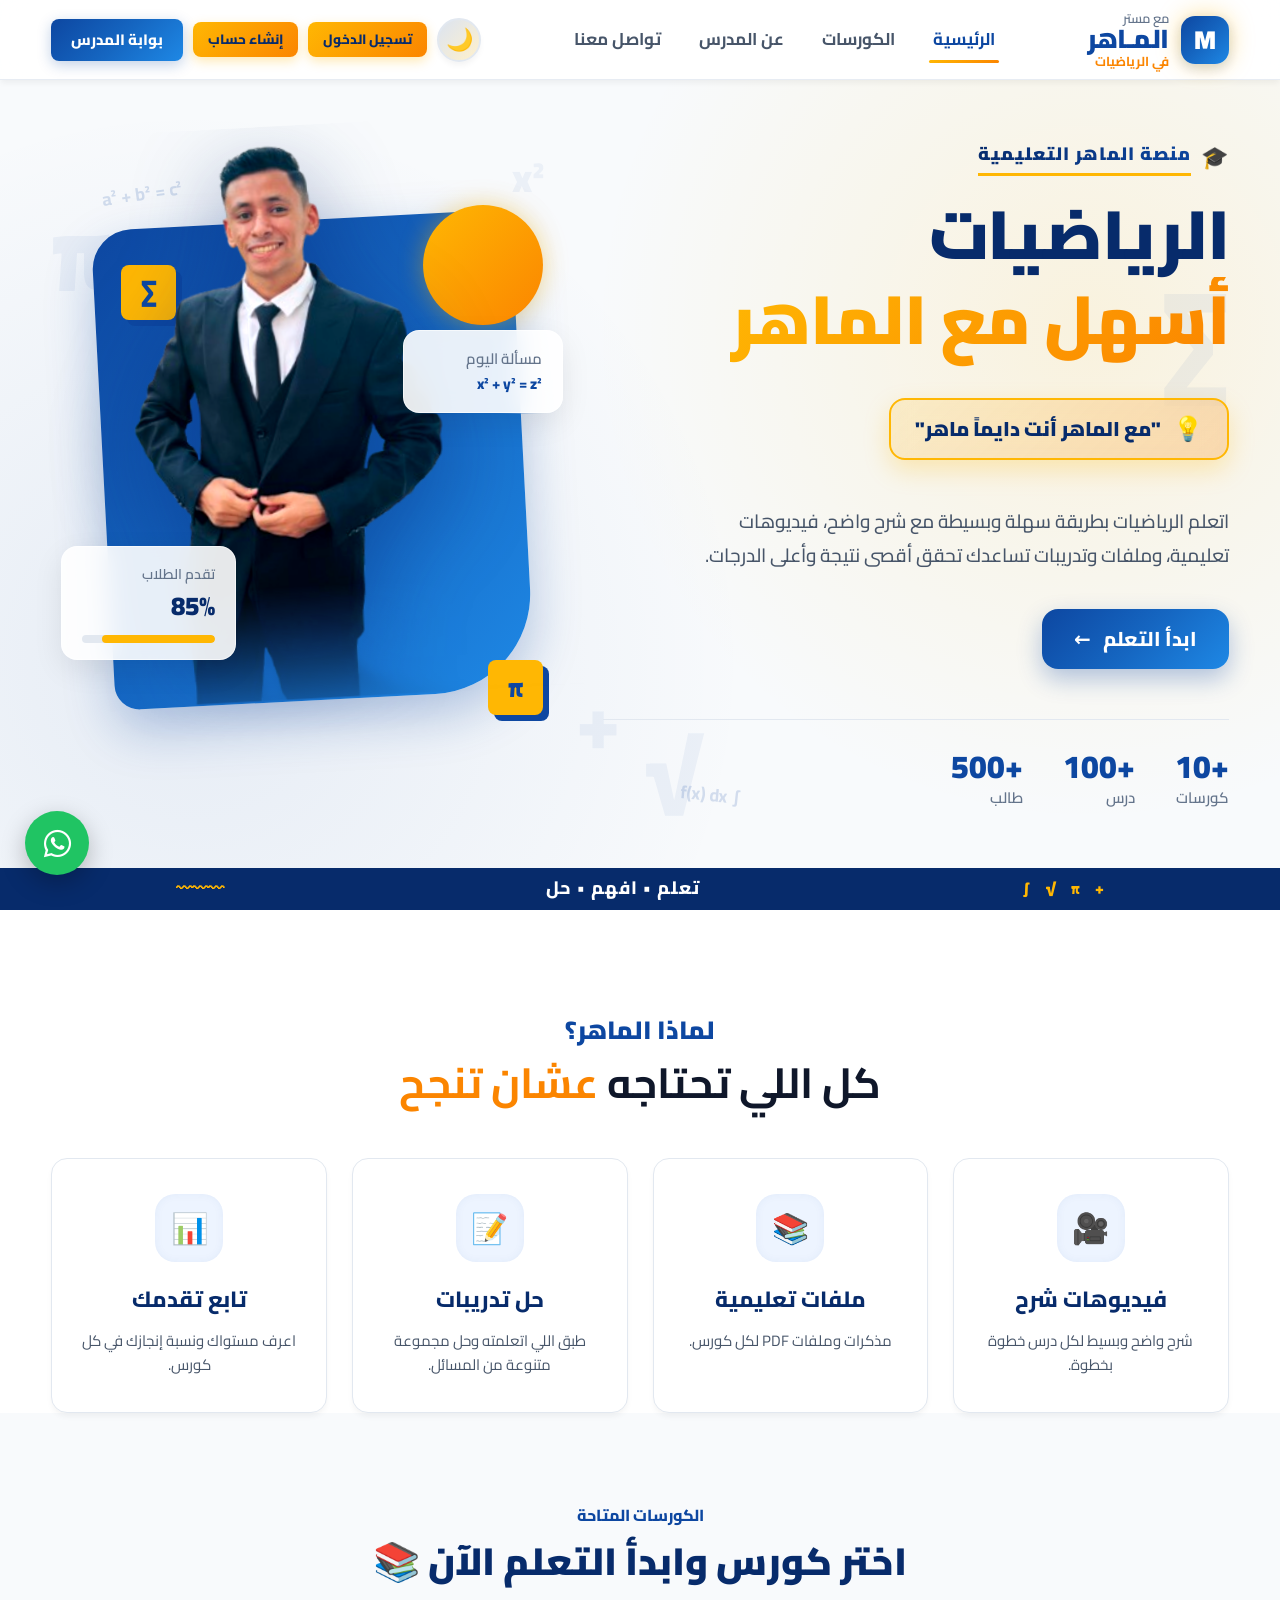
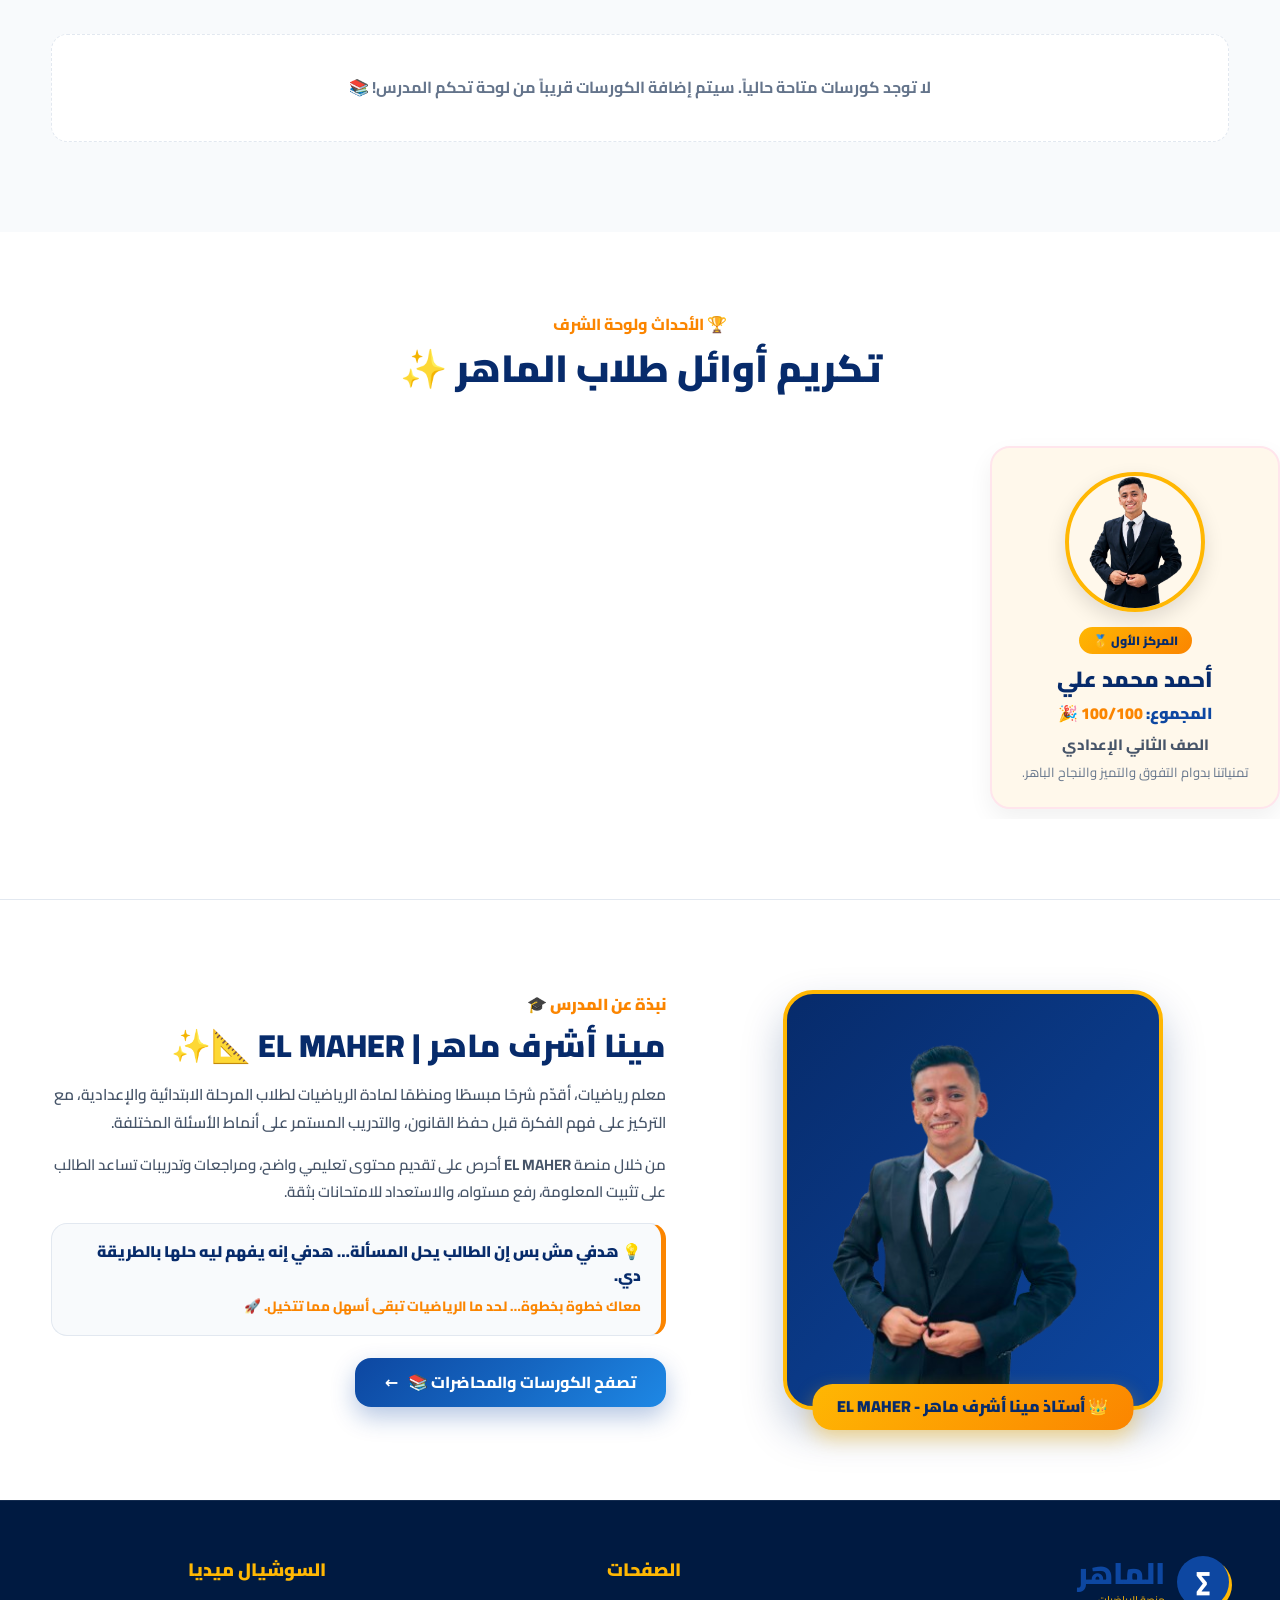
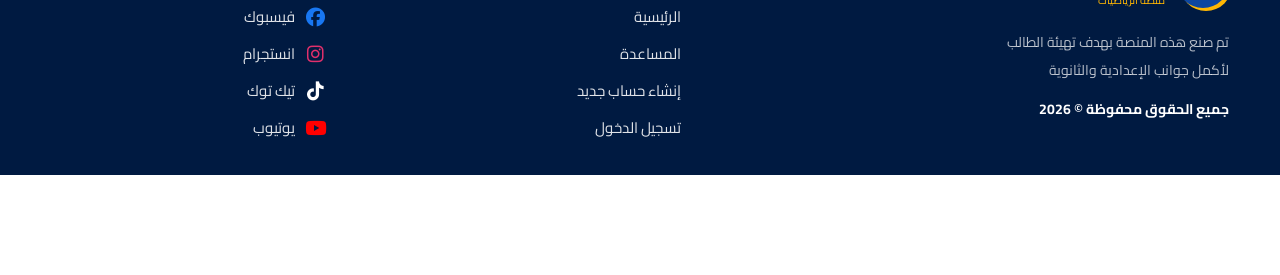
==== commit 674ddbf0: "Add full frontend for EL MAHER platform Add complete frontend: new HTML pages (index, dashboard, cou" ====
--- a/index.html
+++ b/index.html
@@ -1,824 +1,846 @@
-<!DOCTYPE html>
-<html lang="ar" dir="rtl">
-
-<head>
-    <meta charset="UTF-8">
-    <meta name="viewport" content="width=device-width, initial-scale=1.0">
-
-    <title>المـاهر في الرياضيات | منصة تعليمية</title>
-
-    <link rel="preconnect" href="https://fonts.googleapis.com">
-    <link rel="preconnect" href="https://fonts.gstatic.com" crossorigin>
-    <link href="https://fonts.googleapis.com/css2?family=Cairo:wght@300;400;500;600;700;800;900&display=swap" rel="stylesheet">
-
-    <link rel="stylesheet" href="CSS/style.css">
-    <link
-    rel="stylesheet"
-    href="https://cdnjs.cloudflare.com/ajax/libs/font-awesome/6.5.2/css/all.min.css"
->
-</head>
-
-<body>
-
-    <!-- ================= NAVBAR ================= -->
-
-    <header class="navbar">
-
-        <div class="container nav-container">
-
-            <a href="index.html" class="logo">
-
-                <div class="logo-mark">
-                    M
-                </div>
-
-                <div class="logo-name">
-
-                    <small>مع مستر</small>
-
-                    <strong>المـاهر</strong>
-
-                    <span>في الرياضيات</span>
-
-                </div>
-
-            </a>
-
-
-            <nav class="nav-links">
-
-                <a href="#home" class="active">
-                    الرئيسية 🏠
-                </a>
-
-                <a href="#courses">
-                    الكورسات 📚
-                </a>
-
-                <a href="#about">
-                    عن المدرس 🎓
-                </a>
-
-                <a href="#contact">
-                    تواصل معنا 📞
-                </a>
-
-            </nav>
-
-            <div class="auth-buttons" id="authButtonsArea" style="display: flex; align-items: center; gap: 10px;">
-                <!-- زر أيقونة الوضع الليلي / النهاري التفاعلي -->
-                <button id="darkModeToggle" title="تبديل الوضع الليلي / النهاري" style="width: 44px; height: 44px; border-radius: 50%; background: linear-gradient(135deg, rgba(13, 71, 161, 0.15) 0%, rgba(255, 183, 3, 0.2) 100%); border: 2px solid var(--border); color: var(--text); font-size: 22px; cursor: pointer; display: flex; align-items: center; justify-content: center; transition: transform 0.4s cubic-bezier(0.4, 0, 0.2, 1), background 0.3s, box-shadow 0.3s; box-shadow: var(--shadow-sm); outline: none;">
-                    <span id="themeIcon" style="transition: transform 0.5s ease, opacity 0.3s ease; display: inline-block;">🌙</span>
-                </button>
-
-                <div id="loggedOutButtons" style="display: flex; gap: 10px; align-items: center;">
-                    <a href="login.html" class="login-btn">تسجيل الدخول</a>
-                    <a href="register.html" class="register-btn">إنشاء حساب</a>
-                </div>
-
-                <div id="loggedInStudentBadge" style="display: none; align-items: center; gap: 10px;">
-                    <a href="student-profile.html" style="background: var(--gold-gradient); color: #072b6b; padding: 5px 14px 5px 6px; border-radius: 25px; font-weight: 900; font-size: 13.5px; text-decoration: none; box-shadow: 0 4px 12px rgba(0,0,0,0.12); display: flex; align-items: center; gap: 8px;">
-                        <div id="navStudentAvatar" style="width: 32px; height: 32px; border-radius: 50%; background: #072b6b; color: var(--gold); display: flex; align-items: center; justify-content: center; font-size: 16px; overflow: hidden; border: 2px solid white; flex-shrink: 0;">
-                            🎓
-                        </div>
-                        <span id="studentNavName" style="color: #072b6b !important;">طالب</span>
-                    </a>
-                    <button id="studentLogoutBtn" onclick="localStorage.removeItem('studentLoggedIn'); localStorage.removeItem('currentStudent'); location.reload();" style="background: rgba(239, 68, 68, 0.15); color: #ef4444; border: 1px solid #ef4444; padding: 7px 14px; border-radius: 12px; font-weight: 800; font-size: 12px; cursor: pointer; font-family: inherit;">خروج 🚪</button>
-                </div>
-
-                <!-- بوابة المدرس (تختفي عند دخول الطالب) -->
-                <a href="teacher-login.html" id="teacherPortalBtn" class="teacher-portal">
-                    بوابة المدرس
-                </a>
-            </div>
-        </div>
-
-        <script>
-            // Instant Dark Mode Global Sync Script
-            (function() {
-                const isDark = localStorage.getItem('elmaher_dark_mode') === 'enabled';
-                if (isDark) {
-                    document.documentElement.classList.add('dark-mode');
-                    document.body.classList.add('dark-mode');
-                }
-
-                document.addEventListener("DOMContentLoaded", () => {
-                    const toggleBtn = document.getElementById("darkModeToggle");
-                    const icon = document.getElementById("themeIcon");
-
-                    function updateUI() {
-                        const active = document.body.classList.contains("dark-mode");
-                        if (icon) {
-                            icon.style.transform = "rotate(360deg) scale(1.15)";
-                            setTimeout(() => {
-                                icon.textContent = active ? "☀️" : "🌙";
-                                icon.style.transform = "rotate(0deg) scale(1)";
-                            }, 180);
-                        }
-                    }
-
-                    if (toggleBtn) {
-                        toggleBtn.addEventListener("click", () => {
-                            const isNowDark = document.body.classList.toggle("dark-mode");
-                            document.documentElement.classList.toggle("dark-mode", isNowDark);
-                            localStorage.setItem('elmaher_dark_mode', isNowDark ? 'enabled' : 'disabled');
-                            updateUI();
-                        });
-                    }
-
-
-
-                    // Student session UI toggle
-                    const isStudentIn = localStorage.getItem('studentLoggedIn') === 'true';
-                    const currentStudent = JSON.parse(localStorage.getItem('currentStudent'));
-                    const loggedOutBtns = document.getElementById('loggedOutButtons');
-                    const loggedInBadge = document.getElementById('loggedInStudentBadge');
-                    const studentNavName = document.getElementById('studentNavName');
-                    const teacherBtn = document.getElementById('teacherPortalBtn');
-
-                    if (isStudentIn && currentStudent) {
-                        if (loggedOutBtns) loggedOutBtns.style.display = 'none';
-                        if (teacherBtn) teacherBtn.style.display = 'none';
-                        if (loggedInBadge) loggedInBadge.style.display = 'flex';
-                        if (studentNavName) studentNavName.textContent = currentStudent.fullName || 'طالب الماهر';
-                        
-                        // Set uploaded profile photo if available
-                        const navAvatar = document.getElementById('navStudentAvatar');
-                        if (navAvatar && currentStudent.photo) {
-                            navAvatar.innerHTML = `<img src="${currentStudent.photo}" style="width:100%; height:100%; object-fit:cover;">`;
-                        }
-                    } else {
-                        if (loggedOutBtns) loggedOutBtns.style.display = 'flex';
-                        if (teacherBtn) teacherBtn.style.display = 'inline-flex';
-                        if (loggedInBadge) loggedInBadge.style.display = 'none';
-                    }
-                });
-            })();
-        </script>
-
-    </header>
-
-
-    <!-- ================= HERO ================= -->
-
-    <main>
-
-        <section class="hero" id="home">
-
-            <!-- Math Decorations -->
-
-            <div class="math-symbol symbol-one">π</div>
-            <div class="math-symbol symbol-two">√</div>
-            <div class="math-symbol symbol-three">∑</div>
-            <div class="math-symbol symbol-four">x²</div>
-            <div class="math-symbol symbol-five">+</div>
-
-            <div class="math-formula formula-one">
-                a² + b² = c²
-            </div>
-
-            <div class="math-formula formula-two">
-                ∫ f(x) dx
-            </div>
-
-
-            <div class="container hero-container">
-
-                <!-- Hero Content -->
-
-                <div class="hero-content">
-
-                    <div class="hero-label">
-                        <span>منصة الماهر التعليمية</span>
-                    </div>
-
-                    <h1>
-                        الرياضيات 
-                        <br>
-                        <span>أسهل مع الماهر</span>
-                    </h1>
-
-                    <div class="slogan-badge" style="display: inline-flex; align-items: center; gap: 12px; background: linear-gradient(135deg, rgba(255, 183, 3, 0.15) 0%, rgba(251, 133, 0, 0.25) 100%); backdrop-filter: blur(12px); border: 2px solid #ffb703; color: #072b6b; padding: 10px 24px; border-radius: 16px; font-weight: 900; font-size: 20px; margin: 15px 0 20px; box-shadow: 0 10px 25px rgba(255, 183, 3, 0.25);">
-                        <span style="font-size: 24px;">💡</span>
-                        <span>"مع الماهر أنت دايماً ماهر"</span>
-                    </div>
-
-                    <p>
-                        اتعلم الرياضيات بطريقة سهلة وبسيطة مع شرح واضح، فيديوهات تعليمية، وملفات وتدريبات تساعدك تحقق أقصى نتيجة وأعلى الدرجات.
-                    </p>
-
-
-                    <div class="hero-buttons">
-
-                        <a href="#courses" class="primary-btn">
-
-                            ابدأ التعلم
-
-                            <span>←</span>
-
-                        </a>
-
-                    </div>
-
-
-                    <div class="hero-stats">
-
-                        <div class="stat">
-
-                            <strong>+10</strong>
-
-                            <span>
-                                كورسات
-                            </span>
-
-                        </div>
-
-
-                        <div class="stat">
-
-                            <strong>+100</strong>
-
-                            <span>
-                                درس
-                            </span>
-
-                        </div>
-
-
-                        <div class="stat">
-
-                            <strong>+500</strong>
-
-                            <span>
-                                طالب
-                            </span>
-
-                        </div>
-
-                    </div>
-
-                </div>
-
-
-                <!-- Teacher Image -->
-
-                <div class="hero-visual">
-
-                    <div class="red-shape"></div>
-
-                    <div class="gray-shape"></div>
-
-
-                    <!-- صورة المدرس الجديدة -->
-
-                    <div class="teacher-wrapper">
-
-                        <img
-                            src="Images/WhatsApp_Image_2026-08-11_at_11.02.25_PM-removebg-preview.png"
-                            alt="مستر الماهر - مدرس الرياضيات"
-                            class="teacher-image"
-                        >
-
-                    </div>
-
-
-                    <div class="info-card progress-card">
-
-                        <span>
-                            تقدم الطلاب
-                        </span>
-
-                        <strong>
-                            85%
-                        </strong>
-
-                        <div class="progress-bar">
-
-                            <div></div>
-
-                        </div>
-
-                    </div>
-
-
-                    <div class="info-card equation-card">
-
-                        <small>
-                            مسألة اليوم
-                        </small>
-
-                        <strong>
-                            x² + y² = z²
-                        </strong>
-
-                    </div>
-
-
-                    <div class="floating-math math-card-one">
-                        ∑
-                    </div>
-
-                    <div class="floating-math math-card-two">
-                        π
-                    </div>
-
-                </div>
-
-            </div>
-
-
-            <div class="hero-bottom">
-
-                <div class="math-bottom-symbols">
-
-                    <span>+</span>
-                    <span>π</span>
-                    <span>√</span>
-                    <span>∫</span>
-
-                </div>
-
-
-                <div class="bottom-text">
-                    تعلم • افهم • حل
-                </div>
-
-
-                <div class="zigzag">
-                    〰〰〰
-                </div>
-
-            </div>
-
-        </section>
-
-
-        <!-- ================= FEATURES ================= -->
-
-        <section class="features">
-
-            <div class="container">
-
-                <div class="section-header centered">
-
-                    <span class="section-label">
-                        لماذا الماهر؟
-                    </span>
-
-                    <h2>
-
-                        كل اللي تحتاجه
-
-                        <strong>
-                            عشان تنجح
-                        </strong>
-
-                    </h2>
-
-                </div>
-
-
-                <div class="features-grid">
-
-
-                    <div class="feature-card">
-
-                        <div class="feature-icon">
-                            🎥
-                        </div>
-
-                        <h3>
-                            فيديوهات شرح
-                        </h3>
-
-                        <p>
-                            شرح واضح وبسيط لكل درس
-                            خطوة بخطوة.
-                        </p>
-
-                    </div>
-
-
-                    <div class="feature-card">
-
-                        <div class="feature-icon">
-                            📚
-                        </div>
-
-                        <h3>
-                            ملفات تعليمية
-                        </h3>
-
-                        <p>
-                            مذكرات وملفات PDF لكل كورس.
-                        </p>
-
-                    </div>
-
-
-                    <div class="feature-card">
-
-                        <div class="feature-icon">
-                            📝
-                        </div>
-
-                        <h3>
-                            حل تدريبات
-                        </h3>
-
-                        <p>
-                            طبق اللي اتعلمته وحل
-                            مجموعة متنوعة من المسائل.
-                        </p>
-
-                    </div>
-
-
-                    <div class="feature-card">
-
-                        <div class="feature-icon">
-                            📊
-                        </div>
-
-                        <h3>
-                            تابع تقدمك
-                        </h3>
-
-                        <p>
-                            اعرف مستواك ونسبة إنجازك
-                            في كل كورس.
-                        </p>
-
-                    </div>
-
-                </div>
-
-            </div>
-
-
-
-
-        <!-- ================= STUDENT COURSES SECTION ================= -->
-        <section class="courses" id="courses" style="padding: 90px 0; background: var(--white-soft);">
-            <div class="container">
-                <div class="section-header centered" style="text-align: center; margin-bottom: 50px;">
-                    <span class="section-label" style="color: var(--blue); font-weight: 800; font-size: 16px;">الكورسات المتاحة</span>
-                    <h2 style="font-size: 38px; font-weight: 900; color: var(--blue-dark); margin-top: 10px;">
-                        اختر كورس وابدأ التعلم الآن 📚
-                    </h2>
-                </div>
-
-                <div class="courses-grid" id="studentCoursesGrid" style="display: grid; grid-template-columns: repeat(auto-fit, minmax(300px, 1fr)); gap: 30px;">
-                    <!-- Rendered Dynamically from localStorage -->
-                </div>
-
-                <script>
-                    document.addEventListener("DOMContentLoaded", () => {
-                        const grid = document.getElementById("studentCoursesGrid");
-                        const section = document.getElementById("courses");
-                        if (!grid) return;
-
-                        const storedCourses = localStorage.getItem("courses");
-                        let coursesList = storedCourses ? JSON.parse(storedCourses) : [];
-                        
-                        // Filter published courses only if status exists
-                        const activeCourses = coursesList.filter(c => !c.status || c.status === 'published');
-
-                        if (activeCourses.length === 0) {
-                            grid.innerHTML = `<div style="grid-column: 1/-1; text-align: center; padding: 40px; color: var(--gray); font-weight: 700; background: white; border-radius: 16px; border: 1px dashed var(--border);">لا توجد كورسات متاحة حالياً. سيتم إضافة الكورسات قريباً من لوحة تحكم المدرس! 📚</div>`;
-                        } else {
-                            if (section) section.style.display = "block";
-                            let html = "";
-                            activeCourses.forEach(c => {
-                                const coverStyle = c.image 
-                                    ? `background-image: url('${c.image}'); background-size: cover; background-position: center;` 
-                                    : `background: linear-gradient(135deg, #072b6b 0%, #0d47a1 100%);`;
-
-                                const iconOrImage = c.image 
-                                    ? '' 
-                                    : `<span style="font-size: 60px;">📐</span>`;
-
-                                const tagText = `${c.level || ''} ${c.term ? '• ' + c.term : ''}`;
-
-                                html += `
-                                    <div class="course-card" style="background: white; border-radius: 16px; overflow: hidden; border: 1px solid var(--border); box-shadow: var(--shadow-md); transition: transform 0.3s ease;">
-                                        <div class="course-cover" style="height: 200px; ${coverStyle} position: relative;">
-                                        </div>
-                                        <div class="course-content" style="padding: 24px;">
-                                            <div style="font-size: 13px; font-weight: 800; color: var(--gold-dark); margin-bottom: 5px;">${c.subject || 'الرياضيات'}</div>
-                                            <h3 style="font-size: 22px; font-weight: 900; color: var(--blue-dark); margin-bottom: 10px;">${c.name}</h3>
-                                            <p style="color: var(--text-light); font-size: 14.5px; margin-bottom: 20px; min-height: 48px; line-height: 1.6;">${c.description || 'لا يوجد وصف للكورس حالياً.'}</p>
-                                            <div style="display: flex; align-items: center; justify-content: space-between; padding-top: 15px; border-top: 1px solid var(--border);">
-                                                <div>
-                                                    <small style="color: var(--gray); display: block; font-size: 12px;">قيمة الاشتراك</small>
-                                                    <strong style="color: var(--blue-dark); font-size: 24px; font-weight: 900;">${c.price || '150'} <span style="font-size: 14px;">ج.م</span></strong>
-                                                </div>
-                                                <a href="course-details.html?id=${c.id}" style="background: var(--blue-gradient); color: white; border: none; padding: 10px 22px; border-radius: 10px; font-weight: 800; font-family: inherit; cursor: pointer; text-decoration: none; box-shadow: 0 4px 12px rgba(13,71,161,0.25);">دخول المحتوى 🚀</a>
-                                            </div>
-                                        </div>
-                                    </div>
-                                `;
-                            });
-                            grid.innerHTML = html;
-                        }
-                    });
-                </script>
-            </div>
-        </section>
-
-
-
-        <!-- ================= EVENTS & TOP STUDENTS INFINITE MARQUEE ================= -->
-        <section class="events-section" id="events" style="padding: 80px 0; background: var(--white); overflow: hidden;">
-            <div class="container" style="margin-bottom: 35px;">
-                <div class="section-header centered" style="text-align: center;">
-                    <span class="section-label" style="color: var(--gold-dark); font-weight: 800; font-size: 16px;">🏆 الأحداث ولوحة الشرف</span>
-                    <h2 style="font-size: 38px; font-weight: 900; color: var(--blue-dark); margin-top: 8px;">
-                        تكريم أوائل طلاب الماهر ✨
-                    </h2>
-                </div>
-            </div>
-
-            <!-- CSS Pure Unstoppable Infinite Belt -->
-            <div class="marquee-wrapper" style="width: 100%; overflow: hidden; display: flex; white-space: nowrap; position: relative; padding: 10px 0;">
-                <div class="marquee-track" id="homeEventsBelt" style="display: flex; gap: 30px; animation: marqueeScroll 25s linear infinite; width: max-content;">
-                    
-                    <!-- Original Cards -->
-                    <div class="marquee-card" style="min-width: 280px; width: 280px; background: #fff8eb; border: 2px solid #ffe5ec; border-radius: 20px; padding: 24px; text-align: center; box-shadow: 0 10px 25px rgba(255, 183, 3, 0.15); display: flex; flex-direction: column; align-items: center; white-space: normal; flex-shrink: 0;">
-                        <img src="Images/Image_Aug_13__2026__11_30_50_AM-removebg-preview.png" alt="طالب تفوق" style="width: 140px; height: 140px; border-radius: 50%; object-fit: cover; border: 4px solid var(--gold); box-shadow: 0 8px 20px rgba(0,0,0,0.12); margin-bottom: 15px;">
-                        <span style="background: var(--gold-gradient); color: #072b6b; padding: 4px 14px; border-radius: 14px; font-size: 12px; font-weight: 900; margin-bottom: 8px;">المركز الأول 🥇</span>
-                        <h4 style="font-size: 19px; font-weight: 900; color: var(--blue-dark); margin-bottom: 6px;">أوائل الصف الثاني الإعدادي</h4>
-                        <p style="font-size: 13.5px; color: var(--text-light); line-height: 1.6; margin: 0;">الدرجة النهائية 100/100 🎉 مع التمنيات بدوام التفوق.</p>
-                    </div>
-
-                    <div class="marquee-card" style="min-width: 280px; width: 280px; background: #edf4ff; border: 2px solid #cce3ff; border-radius: 20px; padding: 24px; text-align: center; box-shadow: 0 10px 25px rgba(13, 71, 161, 0.12); display: flex; flex-direction: column; align-items: center; white-space: normal; flex-shrink: 0;">
-                        <img src="Images/Image_Aug_13__2026__11_30_50_AM-removebg-preview.png" alt="طالب تفوق" style="width: 140px; height: 140px; border-radius: 50%; object-fit: cover; border: 4px solid var(--blue); box-shadow: 0 8px 20px rgba(0,0,0,0.12); margin-bottom: 15px;">
-                        <span style="background: var(--blue-gradient); color: white; padding: 4px 14px; border-radius: 14px; font-size: 12px; font-weight: 900; margin-bottom: 8px;">متفوق الشهر ⭐</span>
-                        <h4 style="font-size: 19px; font-weight: 900; color: var(--blue-dark); margin-bottom: 6px;">أوائل الصف السادس الابتدائي</h4>
-                        <p style="font-size: 13.5px; color: var(--text-light); line-height: 1.6; margin: 0;">تقدير ممتاز جداً مع مرتبة الشرف 🎓 بأعلى تقييم.</p>
-                    </div>
-
-                    <div class="marquee-card" style="min-width: 280px; width: 280px; background: #fff8eb; border: 2px solid #ffe5ec; border-radius: 20px; padding: 24px; text-align: center; box-shadow: 0 10px 25px rgba(255, 183, 3, 0.15); display: flex; flex-direction: column; align-items: center; white-space: normal; flex-shrink: 0;">
-                        <img src="Images/Image_Aug_13__2026__11_30_50_AM-removebg-preview.png" alt="طالب تفوق" style="width: 140px; height: 140px; border-radius: 50%; object-fit: cover; border: 4px solid var(--gold); box-shadow: 0 8px 20px rgba(0,0,0,0.12); margin-bottom: 15px;">
-                        <span style="background: var(--gold-gradient); color: #072b6b; padding: 4px 14px; border-radius: 14px; font-size: 12px; font-weight: 900; margin-bottom: 8px;">المركز الأول 🥇</span>
-                        <h4 style="font-size: 19px; font-weight: 900; color: var(--blue-dark); margin-bottom: 6px;">أوائل الصف الثالث الثانوي</h4>
-                        <p style="font-size: 13.5px; color: var(--text-light); line-height: 1.6; margin: 0;">تفوق باهر في مادة الرياضيات العامة 📐 والفرعية.</p>
-                    </div>
-
-                    <!-- Duplicated Items for Continuous Belt Animation -->
-                    <div class="marquee-card" style="min-width: 280px; width: 280px; background: #fff8eb; border: 2px solid #ffe5ec; border-radius: 20px; padding: 24px; text-align: center; box-shadow: 0 10px 25px rgba(255, 183, 3, 0.15); display: flex; flex-direction: column; align-items: center; white-space: normal; flex-shrink: 0;">
-                        <img src="Images/Image_Aug_13__2026__11_30_50_AM-removebg-preview.png" alt="طالب تفوق" style="width: 140px; height: 140px; border-radius: 50%; object-fit: cover; border: 4px solid var(--gold); box-shadow: 0 8px 20px rgba(0,0,0,0.12); margin-bottom: 15px;">
-                        <span style="background: var(--gold-gradient); color: #072b6b; padding: 4px 14px; border-radius: 14px; font-size: 12px; font-weight: 900; margin-bottom: 8px;">المركز الأول 🥇</span>
-                        <h4 style="font-size: 19px; font-weight: 900; color: var(--blue-dark); margin-bottom: 6px;">أوائل الصف الثاني الإعدادي</h4>
-                        <p style="font-size: 13.5px; color: var(--text-light); line-height: 1.6; margin: 0;">الدرجة النهائية 100/100 🎉 مع التمنيات بدوام التفوق.</p>
-                    </div>
-
-                    <div class="marquee-card" style="min-width: 280px; width: 280px; background: #edf4ff; border: 2px solid #cce3ff; border-radius: 20px; padding: 24px; text-align: center; box-shadow: 0 10px 25px rgba(13, 71, 161, 0.12); display: flex; flex-direction: column; align-items: center; white-space: normal; flex-shrink: 0;">
-                        <img src="Images/Image_Aug_13__2026__11_30_50_AM-removebg-preview.png" alt="طالب تفوق" style="width: 140px; height: 140px; border-radius: 50%; object-fit: cover; border: 4px solid var(--blue); box-shadow: 0 8px 20px rgba(0,0,0,0.12); margin-bottom: 15px;">
-                        <span style="background: var(--blue-gradient); color: white; padding: 4px 14px; border-radius: 14px; font-size: 12px; font-weight: 900; margin-bottom: 8px;">متفوق الشهر ⭐</span>
-                        <h4 style="font-size: 19px; font-weight: 900; color: var(--blue-dark); margin-bottom: 6px;">أوائل الصف السادس الابتدائي</h4>
-                        <p style="font-size: 13.5px; color: var(--text-light); line-height: 1.6; margin: 0;">تقدير ممتاز جداً مع مرتبة الشرف 🎓 بأعلى تقييم.</p>
-                    </div>
-
-                    <div class="marquee-card" style="min-width: 280px; width: 280px; background: #fff8eb; border: 2px solid #ffe5ec; border-radius: 20px; padding: 24px; text-align: center; box-shadow: 0 10px 25px rgba(255, 183, 3, 0.15); display: flex; flex-direction: column; align-items: center; white-space: normal; flex-shrink: 0;">
-                        <img src="Images/Image_Aug_13__2026__11_30_50_AM-removebg-preview.png" alt="طالب تفوق" style="width: 140px; height: 140px; border-radius: 50%; object-fit: cover; border: 4px solid var(--gold); box-shadow: 0 8px 20px rgba(0,0,0,0.12); margin-bottom: 15px;">
-                        <span style="background: var(--gold-gradient); color: #072b6b; padding: 4px 14px; border-radius: 14px; font-size: 12px; font-weight: 900; margin-bottom: 8px;">المركز الأول 🥇</span>
-                        <h4 style="font-size: 19px; font-weight: 900; color: var(--blue-dark); margin-bottom: 6px;">أوائل الصف الثالث الثانوي</h4>
-                        <p style="font-size: 13.5px; color: var(--text-light); line-height: 1.6; margin: 0;">تفوق باهر في مادة الرياضيات العامة 📐 والفرعية.</p>
-                    </div>
-
-                </div>
-            </div>
-
-            <!-- CSS Animation (Unstoppable, No Hover Effect) -->
-            <style>
-                @keyframes marqueeScroll {
-                    0% { transform: translateX(0); }
-                    100% { transform: translateX(-50%); }
-                }
-            </style>
-
-            <script>
-                document.addEventListener("DOMContentLoaded", () => {
-                    const belt = document.getElementById("homeEventsBelt");
-                    const eventsSection = document.getElementById("events");
-                    if (!belt) return;
-
-                    const defaultEvents = [
-                        { id: 1, name: "أحمد محمد علي", title: "الصف الثاني الإعدادي", tag: "المركز الأول 🥇", score: "100/100 🎉", desc: "تمنياتنا بدوام التفوق والتميز والنجاح الباهر.", img: "Images/Image_Aug_13__2026__11_30_50_AM-removebg-preview.png" }
-                    ];
-
-                    const stored = localStorage.getItem('elmaher_events');
-                    let events = [];
-                    
-                    if (stored === null) {
-                        events = defaultEvents;
-                    } else {
-                        events = JSON.parse(stored);
-                    }
-
-                    if (events.length === 0) {
-                        if (eventsSection) eventsSection.style.display = 'none';
-                    } else {
-                        if (eventsSection) eventsSection.style.display = 'block';
-                        let htmlContent = '';
-                        
-                        // Render exact events array 1:1 with no extra duplication
-                        const renderArray = events;
-
-                        renderArray.forEach(ev => {
-                            const isGold = ev.tag.includes('🥇') || ev.tag.includes('👑') || ev.tag.includes('🏆');
-                            const bg = isGold ? '#fff8eb' : '#edf4ff';
-                            const border = isGold ? '#ffe5ec' : '#cce3ff';
-                            const badgeBg = isGold ? 'var(--gold-gradient)' : 'var(--blue-gradient)';
-                            const badgeColor = isGold ? '#072b6b' : 'white';
-
-                            htmlContent += `
-                                <div class="marquee-card" style="min-width: 290px; width: 290px; background: ${bg}; border: 2px solid ${border}; border-radius: 20px; padding: 24px; text-align: center; box-shadow: 0 10px 25px rgba(0,0,0,0.06); display: flex; flex-direction: column; align-items: center; white-space: normal; flex-shrink: 0;">
-                                    <img src="${ev.img || 'Images/Image_Aug_13__2026__11_30_50_AM-removebg-preview.png'}" alt="${ev.name || 'طالب متفوق'}" style="width: 140px; height: 140px; border-radius: 50%; object-fit: cover; border: 4px solid ${isGold ? 'var(--gold)' : 'var(--blue)'}; box-shadow: 0 8px 20px rgba(0,0,0,0.12); margin-bottom: 15px;">
-                                    <span style="background: ${badgeBg}; color: ${badgeColor}; padding: 4px 14px; border-radius: 14px; font-size: 12px; font-weight: 900; margin-bottom: 8px;">${ev.tag}</span>
-                                    <h3 style="font-size: 22px; font-weight: 900; color: var(--blue-dark); margin-bottom: 4px;">${ev.name || 'طالب متفوق'}</h3>
-                                    <div style="font-size: 16px; font-weight: 900; color: #0d47a1; margin-bottom: 6px;">المجموع: <span style="color: var(--gold-dark);">${ev.score || 'ممتاز'}</span></div>
-                                    <h4 style="font-size: 15px; font-weight: 800; color: var(--text-light); margin-bottom: 6px;">${ev.title}</h4>
-                                    <p style="font-size: 13px; color: var(--gray); line-height: 1.5; margin: 0;">${ev.desc || ''}</p>
-                                </div>
-                            `;
-                        });
-                        belt.innerHTML = htmlContent;
-                    }
-                });
-            </script>
-        </section>
-
-        <!-- ================= ABOUT TEACHER SECTION (MAIN BOTTOM) ================= -->
-        <section class="about-teacher" id="about" style="padding: 90px 0; background: var(--white); border-top: 1px solid var(--border);">
-            <div class="container">
-                <div style="display: grid; grid-template-columns: 1fr 1.2fr; gap: 50px; align-items: center;">
-                    
-                    <!-- TEACHER IMAGE CARD -->
-                    <div style="position: relative; text-align: center;">
-                        <div style="width: 100%; max-width: 380px; height: 420px; margin: 0 auto; background: linear-gradient(135deg, #072b6b 0%, #0d47a1 100%); border-radius: 30px; border: 4px solid var(--gold); overflow: hidden; box-shadow: 0 20px 40px rgba(7, 43, 107, 0.25); position: relative; display: flex; align-items: flex-end; justify-content: center;">
-                            <img src="Images/WhatsApp_Image_2026-08-11_at_11.02.25_PM-removebg-preview.png" alt="مستر الماهر" style="width: 100%; height: 105%; object-fit: cover; transform: scale(1.15) translateY(10px);">
-                        </div>
-                        <div style="position: absolute; bottom: -20px; right: 50%; transform: translateX(50%); background: var(--gold-gradient); color: #072b6b; padding: 10px 25px; border-radius: 20px; font-weight: 900; font-size: 16px; box-shadow: 0 8px 20px rgba(255, 183, 3, 0.4); white-space: nowrap;">
-                            👑 مستر الماهر - كبير معلمي الرياضيات
-                        </div>
-                    </div>
-
-                    <!-- TEACHER INFO CONTENT -->
-                    <div>
-                        <span class="section-label" style="color: var(--gold-dark); font-weight: 900; font-size: 16px; display: inline-block; margin-bottom: 8px;">نبذة عن المدرس 🎓</span>
-                        <h2 style="font-size: 36px; font-weight: 900; color: var(--blue-dark); margin-bottom: 18px; line-height: 1.3;">
-                            رحلة تبسيط الرياضيات وجعلها عشيقك الأول 📐✨
-                        </h2>
-                        <p style="font-size: 16px; color: var(--text-light); line-height: 1.8; margin-bottom: 25px;">
-                            أهلاً بكم في منصتكم التعليمية المتخصصة. خبرة تتجاوز الـ 15 عاماً في تدريس مادة الرياضيات لجميع المراحل الإعدادية والثانوية (تفاضل، تكامل، جبر، هندسة فراغية وميكانيكا)، نسعى لتقديم الشرح بأسهل الطرق وأعلى درجات الفهم لتفوق مضمون 100%!
-                        </p>
-
-                        <!-- QUALIFICATIONS & STATS GRID -->
-                        <div style="display: grid; grid-template-columns: 1fr 1fr; gap: 20px; margin-bottom: 30px;">
-                            <div style="background: var(--white-soft); padding: 18px; border-radius: 16px; border: 1px solid var(--border); display: flex; align-items: center; gap: 14px;">
-                                <span style="font-size: 32px;">🏆</span>
-                                <div>
-                                    <strong style="display: block; font-size: 17px; color: var(--blue-dark); font-weight: 900;">خبرة 15+ عاماً</strong>
-                                    <small style="color: var(--gray); font-size: 13px;">في المناهج الحديثة والتأسيس</small>
-                                </div>
-                            </div>
-
-                            <div style="background: var(--white-soft); padding: 18px; border-radius: 16px; border: 1px solid var(--border); display: flex; align-items: center; gap: 14px;">
-                                <span style="font-size: 32px;">🌟</span>
-                                <div>
-                                    <strong style="display: block; font-size: 17px; color: var(--blue-dark); font-weight: 900;">آلاف المتفوقين</strong>
-                                    <small style="color: var(--gray); font-size: 13px;">أوائل المحافظات والمدارس</small>
-                                </div>
-                            </div>
-                        </div>
-
-                        <a href="#courses" class="primary-btn" style="padding: 12px 30px; font-size: 16px; text-decoration: none; display: inline-flex; align-items: center; gap: 10px;">
-                            <span>تصفح الكورسات والمحاضرات 📚</span>
-                            <span>←</span>
-                        </a>
-                    </div>
-
-                </div>
-            </div>
-        </section>
-
-<!-- =====================================================
-     FOOTER
-===================================================== -->
-
-<footer class="site-footer">
-
-    <div class="container footer-container">
-
-        <!-- LOGO + DESCRIPTION -->
-        <div class="footer-brand">
-
-            <div class="footer-logo">
-
-                <div class="logo-mark">
-                    ∑
-                </div>
-
-                <div>
-                    <strong>الماهر</strong>
-                    <small>منصة الرياضيات</small>
-                </div>
-
-            </div>
-
-            <p>
-                تم صنع هذه المنصة بهدف تهيئة الطالب
-                <br>
-                لأكمل جوانب الإعدادية والثانوية 
-            </p>
-
-            <strong class="copyright">
-                جميع الحقوق محفوظة © 2026
-            </strong>
-
-        </div>
-
-
-        <!-- PAGES -->
-        <div class="footer-column">
-
-            <h3>الصفحات</h3>
-
-            <a href="#home">الرئيسية</a>
-            <a href="#help">المساعدة</a>
-            <a href="#register">إنشاء حساب جديد</a>
-            <a href="#login">تسجيل الدخول</a>
-
-        </div>
-
-
-        <!-- SOCIAL MEDIA -->
-        <div class="footer-column social-column">
-
-            <h3>السوشيال ميديا</h3>
-
-            <a
-                href="https://www.facebook.com/share/17rmjVzNbC/"
-                target="_blank"
-                rel="noopener"
-            >
-                <i class="fab fa-facebook"></i>
-                <span>فيسبوك</span>
-            </a>
-
-            <a
-                href="https://www.instagram.com/ashraf_memo_10?igsh=MW8zdWIzMzV3YWhjMQ=="
-                target="_blank"
-                rel="noopener"
-            >
-                <i class="fab fa-instagram"></i>
-                <span>انستجرام</span>
-            </a>
-
-            <a
-                href="https://www.tiktok.com/@mrelmaher?_r=1&_t=ZS-98otLkeIvwd"
-                target="_blank"
-                rel="noopener"
-            >
-                <i class="fab fa-tiktok"></i>
-                <span>تيك توك</span>
-            </a>
-
-            <a
-                href="https://www.youtube.com/@MrElMaher1"
-                target="_blank"
-                rel="noopener"
-            >
-                <i class="fab fa-youtube"></i>
-                <span>يوتيوب</span>
-            </a>
-
-        </div>
-
-    </div>
-
-</footer>
-
-
-<!-- WHATSAPP -->
-<a
-    href="https://wa.me/201117408240"
-    class="whatsapp-float"
-    target="_blank"
-    rel="noopener"
-    aria-label="WhatsApp"
->
-    <i class="fab fa-whatsapp"></i>
-</a>
-        </div>
-
-    </footer>
-
-
-    <script src="JS/script.js"></script>
-
-</body>
-
+<!DOCTYPE html>
+<html lang="ar" dir="rtl">
+
+<head>
+    <meta charset="UTF-8">
+    <meta name="viewport" content="width=device-width, initial-scale=1.0">
+
+    <title>المـاهر في الرياضيات | منصة تعليمية</title>
+
+    <link rel="preconnect" href="https://fonts.googleapis.com">
+    <link rel="preconnect" href="https://fonts.gstatic.com" crossorigin>
+    <link href="https://fonts.googleapis.com/css2?family=Cairo:wght@300;400;500;600;700;800;900&display=swap" rel="stylesheet">
+
+    <link rel="stylesheet" href="CSS/style.css">
+    <link
+    rel="stylesheet"
+    href="https://cdnjs.cloudflare.com/ajax/libs/font-awesome/6.5.2/css/all.min.css"
+>
+</head>
+
+<body>
+
+    <!-- ================= NAVBAR ================= -->
+
+    <header class="navbar">
+
+        <div class="container nav-container">
+
+            <a href="index.html" class="logo">
+
+                <div class="logo-mark">
+                    M
+                </div>
+
+                <div class="logo-name">
+
+                    <small>مع مستر</small>
+
+                    <strong>المـاهر</strong>
+
+                    <span>في الرياضيات</span>
+
+                </div>
+
+            </a>
+
+
+            <nav class="nav-links">
+
+                <a href="#home" class="active">
+                    الرئيسية
+                </a>
+
+                <a href="#courses">
+                    الكورسات
+                </a>
+
+                <a href="#about">
+                    عن المدرس
+                </a>
+
+                <a href="#contact">
+                    تواصل معنا
+                </a>
+
+            </nav>
+
+            <div class="auth-buttons" id="authButtonsArea" style="display: flex; align-items: center; gap: 10px;">
+                <!-- زر أيقونة الوضع الليلي / النهاري التفاعلي -->
+                <button id="darkModeToggle" title="تبديل الوضع الليلي / النهاري" style="width: 44px; height: 44px; border-radius: 50%; background: linear-gradient(135deg, rgba(13, 71, 161, 0.15) 0%, rgba(255, 183, 3, 0.2) 100%); border: 2px solid var(--border); color: var(--text); font-size: 22px; cursor: pointer; display: flex; align-items: center; justify-content: center; transition: transform 0.4s cubic-bezier(0.4, 0, 0.2, 1), background 0.3s, box-shadow 0.3s; box-shadow: var(--shadow-sm); outline: none;">
+                    <span id="themeIcon" style="transition: transform 0.5s ease, opacity 0.3s ease; display: inline-block;">🌙</span>
+                </button>
+
+                <div id="loggedOutButtons" style="display: flex; gap: 10px; align-items: center;">
+                    <a href="login.html" class="login-btn">تسجيل الدخول</a>
+                    <a href="register.html" class="register-btn">إنشاء حساب</a>
+                </div>
+
+                <div id="loggedInStudentBadge" style="display: none; align-items: center; gap: 10px;">
+                    <a href="student-profile.html" style="background: var(--gold-gradient); color: #072b6b; padding: 5px 14px 5px 6px; border-radius: 25px; font-weight: 900; font-size: 13.5px; text-decoration: none; box-shadow: 0 4px 12px rgba(0,0,0,0.12); display: flex; align-items: center; gap: 8px;">
+                        <div id="navStudentAvatar" style="width: 32px; height: 32px; border-radius: 50%; background: #072b6b; color: var(--gold); display: flex; align-items: center; justify-content: center; font-size: 16px; overflow: hidden; border: 2px solid white; flex-shrink: 0;">
+                            🎓
+                        </div>
+                        <span id="studentNavName" style="color: #072b6b !important;">طالب</span>
+                    </a>
+                    <button id="studentLogoutBtn" onclick="localStorage.removeItem('studentLoggedIn'); localStorage.removeItem('currentStudent'); location.reload();" style="background: rgba(239, 68, 68, 0.15); color: #ef4444; border: 1px solid #ef4444; padding: 7px 14px; border-radius: 12px; font-weight: 800; font-size: 12px; cursor: pointer; font-family: inherit;">خروج 🚪</button>
+                </div>
+
+                <!-- بوابة المدرس (تختفي عند دخول الطالب) -->
+                <a href="teacher-login.html" id="teacherPortalBtn" class="teacher-portal">
+                    بوابة المدرس
+                </a>
+            </div>
+        </div>
+
+        <script>
+            // Instant Dark Mode Global Sync Script
+            (function() {
+                const isDark = localStorage.getItem('elmaher_dark_mode') === 'enabled';
+                if (isDark) {
+                    document.documentElement.classList.add('dark-mode');
+                    document.body.classList.add('dark-mode');
+                }
+
+                document.addEventListener("DOMContentLoaded", () => {
+                    const toggleBtn = document.getElementById("darkModeToggle");
+                    const icon = document.getElementById("themeIcon");
+
+                    function updateUI() {
+                        const active = document.body.classList.contains("dark-mode");
+                        if (icon) {
+                            icon.style.transform = "rotate(360deg) scale(1.15)";
+                            setTimeout(() => {
+                                icon.textContent = active ? "☀️" : "🌙";
+                                icon.style.transform = "rotate(0deg) scale(1)";
+                            }, 180);
+                        }
+                    }
+
+                    if (toggleBtn) {
+                        toggleBtn.addEventListener("click", () => {
+                            const isNowDark = document.body.classList.toggle("dark-mode");
+                            document.documentElement.classList.toggle("dark-mode", isNowDark);
+                            localStorage.setItem('elmaher_dark_mode', isNowDark ? 'enabled' : 'disabled');
+                            updateUI();
+                        });
+                    }
+
+
+
+
+
+                    // Student session UI toggle
+                    const isStudentIn = localStorage.getItem('studentLoggedIn') === 'true';
+                    const currentStudent = JSON.parse(localStorage.getItem('currentStudent'));
+                    const loggedOutBtns = document.getElementById('loggedOutButtons');
+                    const loggedInBadge = document.getElementById('loggedInStudentBadge');
+                    const studentNavName = document.getElementById('studentNavName');
+                    const teacherBtn = document.getElementById('teacherPortalBtn');
+
+                    if (isStudentIn && currentStudent) {
+                        if (loggedOutBtns) loggedOutBtns.style.display = 'none';
+                        if (teacherBtn) teacherBtn.style.display = 'none';
+                        if (loggedInBadge) loggedInBadge.style.display = 'flex';
+                        if (studentNavName) studentNavName.textContent = currentStudent.fullName || 'طالب الماهر';
+                        
+                        // Set uploaded profile photo if available
+                        const navAvatar = document.getElementById('navStudentAvatar');
+                        if (navAvatar && currentStudent.photo) {
+                            navAvatar.innerHTML = `<img src="${currentStudent.photo}" style="width:100%; height:100%; object-fit:cover;">`;
+                        }
+                    } else {
+                        if (loggedOutBtns) loggedOutBtns.style.display = 'flex';
+                        if (teacherBtn) teacherBtn.style.display = 'inline-flex';
+                        if (loggedInBadge) loggedInBadge.style.display = 'none';
+                    }
+                });
+            })();
+        </script>
+
+    </header>
+
+
+    <!-- ================= HERO ================= -->
+
+    <main>
+
+        <section class="hero" id="home">
+
+            <!-- Math Decorations -->
+
+            <div class="math-symbol symbol-one">π</div>
+            <div class="math-symbol symbol-two">√</div>
+            <div class="math-symbol symbol-three">∑</div>
+            <div class="math-symbol symbol-four">x²</div>
+            <div class="math-symbol symbol-five">+</div>
+
+            <div class="math-formula formula-one">
+                a² + b² = c²
+            </div>
+
+            <div class="math-formula formula-two">
+                ∫ f(x) dx
+            </div>
+
+
+            <div class="container hero-container">
+
+                <!-- Hero Content -->
+
+                <div class="hero-content">
+
+                    <div class="hero-label">
+                        <span>منصة الماهر التعليمية</span>
+                    </div>
+
+                    <h1>
+                        الرياضيات 
+                        <br>
+                        <span>أسهل مع الماهر</span>
+                    </h1>
+
+                    <div class="slogan-badge" style="display: inline-flex; align-items: center; gap: 12px; background: linear-gradient(135deg, rgba(255, 183, 3, 0.15) 0%, rgba(251, 133, 0, 0.25) 100%); backdrop-filter: blur(12px); border: 2px solid #ffb703; color: #072b6b; padding: 10px 24px; border-radius: 16px; font-weight: 900; font-size: 20px; margin: 15px 0 20px; box-shadow: 0 10px 25px rgba(255, 183, 3, 0.25);">
+                        <span style="font-size: 24px;">💡</span>
+                        <span>"مع الماهر أنت دايماً ماهر"</span>
+                    </div>
+
+                    <p>
+                        اتعلم الرياضيات بطريقة سهلة وبسيطة مع شرح واضح، فيديوهات تعليمية، وملفات وتدريبات تساعدك تحقق أقصى نتيجة وأعلى الدرجات.
+                    </p>
+
+
+                    <div class="hero-buttons">
+
+                        <a href="#courses" class="primary-btn">
+
+                            ابدأ التعلم
+
+                            <span>←</span>
+
+                        </a>
+
+                    </div>
+
+
+                    <div class="hero-stats">
+
+                        <div class="stat">
+
+                            <strong>+10</strong>
+
+                            <span>
+                                كورسات
+                            </span>
+
+                        </div>
+
+
+                        <div class="stat">
+
+                            <strong>+100</strong>
+
+                            <span>
+                                درس
+                            </span>
+
+                        </div>
+
+
+                        <div class="stat">
+
+                            <strong>+500</strong>
+
+                            <span>
+                                طالب
+                            </span>
+
+                        </div>
+
+                    </div>
+
+                </div>
+
+
+                <!-- Teacher Image -->
+
+                <div class="hero-visual">
+
+                    <div class="red-shape"></div>
+
+                    <div class="gray-shape"></div>
+
+
+                    <!-- صورة المدرس الجديدة -->
+
+                    <div class="teacher-wrapper">
+
+                        <img
+                            src="Images/WhatsApp_Image_2026-08-11_at_11.02.25_PM-removebg-preview.png"
+                            alt="مستر الماهر - مدرس الرياضيات"
+                            class="teacher-image"
+                        >
+
+                    </div>
+
+
+                    <div class="info-card progress-card">
+
+                        <span>
+                            تقدم الطلاب
+                        </span>
+
+                        <strong>
+                            85%
+                        </strong>
+
+                        <div class="progress-bar">
+
+                            <div></div>
+
+                        </div>
+
+                    </div>
+
+
+                    <div class="info-card equation-card">
+
+                        <small>
+                            مسألة اليوم
+                        </small>
+
+                        <strong>
+                            x² + y² = z²
+                        </strong>
+
+                    </div>
+
+
+                    <div class="floating-math math-card-one">
+                        ∑
+                    </div>
+
+                    <div class="floating-math math-card-two">
+                        π
+                    </div>
+
+                </div>
+
+            </div>
+
+
+            <div class="hero-bottom">
+
+                <div class="math-bottom-symbols">
+
+                    <span>+</span>
+                    <span>π</span>
+                    <span>√</span>
+                    <span>∫</span>
+
+                </div>
+
+
+                <div class="bottom-text">
+                    تعلم • افهم • حل
+                </div>
+
+
+                <div class="zigzag">
+                    〰〰〰
+                </div>
+
+            </div>
+
+        </section>
+
+
+        <!-- ================= FEATURES ================= -->
+
+        <section class="features">
+
+            <div class="container">
+
+                <div class="section-header centered">
+
+                    <span class="section-label">
+                        لماذا الماهر؟
+                    </span>
+
+                    <h2>
+
+                        كل اللي تحتاجه
+
+                        <strong>
+                            عشان تنجح
+                        </strong>
+
+                    </h2>
+
+                </div>
+
+
+                <div class="features-grid">
+
+
+                    <div class="feature-card">
+
+                        <div class="feature-icon">
+                            🎥
+                        </div>
+
+                        <h3>
+                            فيديوهات شرح
+                        </h3>
+
+                        <p>
+                            شرح واضح وبسيط لكل درس
+                            خطوة بخطوة.
+                        </p>
+
+                    </div>
+
+
+                    <div class="feature-card">
+
+                        <div class="feature-icon">
+                            📚
+                        </div>
+
+                        <h3>
+                            ملفات تعليمية
+                        </h3>
+
+                        <p>
+                            مذكرات وملفات PDF لكل كورس.
+                        </p>
+
+                    </div>
+
+
+                    <div class="feature-card">
+
+                        <div class="feature-icon">
+                            📝
+                        </div>
+
+                        <h3>
+                            حل تدريبات
+                        </h3>
+
+                        <p>
+                            طبق اللي اتعلمته وحل
+                            مجموعة متنوعة من المسائل.
+                        </p>
+
+                    </div>
+
+
+                    <div class="feature-card">
+
+                        <div class="feature-icon">
+                            📊
+                        </div>
+
+                        <h3>
+                            تابع تقدمك
+                        </h3>
+
+                        <p>
+                            اعرف مستواك ونسبة إنجازك
+                            في كل كورس.
+                        </p>
+
+                    </div>
+
+                </div>
+
+            </div>
+
+
+
+
+        <!-- ================= STUDENT COURSES SECTION ================= -->
+        <section class="courses" id="courses" style="padding: 90px 0; background: var(--white-soft);">
+            <div class="container">
+                <div class="section-header centered" style="text-align: center; margin-bottom: 50px;">
+                    <span class="section-label" style="color: var(--blue); font-weight: 800; font-size: 16px;">الكورسات المتاحة</span>
+                    <h2 style="font-size: 38px; font-weight: 900; color: var(--blue-dark); margin-top: 10px;">
+                        اختر كورس وابدأ التعلم الآن 📚
+                    </h2>
+                </div>
+
+                <div class="courses-grid" id="studentCoursesGrid" style="display: grid; grid-template-columns: repeat(auto-fit, minmax(300px, 1fr)); gap: 30px;">
+                    <!-- Rendered Dynamically from localStorage -->
+                </div>
+
+                <script>
+                    document.addEventListener("DOMContentLoaded", () => {
+                        const grid = document.getElementById("studentCoursesGrid");
+                        const section = document.getElementById("courses");
+                        if (!grid) return;
+
+                        const storedCourses = localStorage.getItem("courses");
+                        let coursesList = storedCourses ? JSON.parse(storedCourses) : [];
+                        
+                        // Filter published courses only if status exists
+                        const activeCourses = coursesList.filter(c => !c.status || c.status === 'published');
+
+                        if (activeCourses.length === 0) {
+                            grid.innerHTML = `<div style="grid-column: 1/-1; text-align: center; padding: 40px; color: var(--gray); font-weight: 700; background: white; border-radius: 16px; border: 1px dashed var(--border);">لا توجد كورسات متاحة حالياً. سيتم إضافة الكورسات قريباً من لوحة تحكم المدرس! 📚</div>`;
+                        } else {
+                            if (section) section.style.display = "block";
+                            let html = "";
+                            activeCourses.forEach(c => {
+                                const coverStyle = c.image 
+                                    ? `background-image: url('${c.image}'); background-size: cover; background-position: center;` 
+                                    : `background: linear-gradient(135deg, #072b6b 0%, #0d47a1 100%);`;
+
+                                const iconOrImage = c.image 
+                                    ? '' 
+                                    : `<span style="font-size: 60px;">📐</span>`;
+
+                                const tagText = `${c.level || ''} ${c.term ? '• ' + c.term : ''}`;
+
+                                const currentStudentJson = localStorage.getItem("currentStudent");
+                                let isStudentSubscribed = false;
+                                if (currentStudentJson) {
+                                    try {
+                                        const studentObj = JSON.parse(currentStudentJson);
+                                        const allAccounts = JSON.parse(localStorage.getItem("studentAccounts")) || [];
+                                        const freshStudent = allAccounts.find(a => a.studentCode === studentObj.studentCode) || studentObj;
+                                        if (freshStudent && freshStudent.subscriptions && freshStudent.subscriptions.includes(c.id.toString())) {
+                                            isStudentSubscribed = true;
+                                        }
+                                    } catch(e) {}
+                                }
+
+                                const blurEffect = isStudentSubscribed ? '' : 'filter: blur(5px) brightness(0.6); transform: scale(1.05);';
+                                
+                                const lockOverlay = isStudentSubscribed ? '' : `
+                                    <div style="position: absolute; inset: 0; background: rgba(7, 43, 107, 0.45); z-index: 5; display: flex; flex-direction: column; align-items: center; justify-content: center; backdrop-filter: blur(2px);">
+                                        <div style="width: 58px; height: 58px; background: rgba(15, 23, 42, 0.85); border: 2px solid var(--gold); border-radius: 50%; display: flex; align-items: center; justify-content: center; font-size: 26px; box-shadow: 0 8px 25px rgba(0,0,0,0.4); margin-bottom: 6px; animation: pulse 2s infinite;">🔒</div>
+                                        <span style="background: rgba(15, 23, 42, 0.9); color: var(--gold); padding: 4px 12px; border-radius: 12px; font-size: 11.5px; font-weight: 900; border: 1px solid rgba(255,183,3,0.3);">يتطلب التنشيط عند المدرس</span>
+                                    </div>
+                                `;
+
+                                html += `
+                                    <div class="course-card" style="background: white; border-radius: 16px; overflow: hidden; border: 1px solid var(--border); box-shadow: var(--shadow-md); transition: transform 0.3s ease; position: relative;">
+                                        <div class="course-cover" style="height: 200px; position: relative; overflow: hidden;">
+                                            <div style="position: absolute; inset: 0; ${coverStyle} ${blurEffect} transition: filter 0.3s ease;"></div>
+                                            ${lockOverlay}
+                                        </div>
+                                        <div class="course-content" style="padding: 24px;">
+                                            <div style="font-size: 13px; font-weight: 800; color: var(--gold-dark); margin-bottom: 5px;">${c.subject || 'الرياضيات'}</div>
+                                            <h3 style="font-size: 22px; font-weight: 900; color: var(--blue-dark); margin-bottom: 10px;">${c.name}</h3>
+                                            <p style="color: var(--text-light); font-size: 14.5px; margin-bottom: 20px; min-height: 48px; line-height: 1.6;">${c.description || 'لا يوجد وصف للكورس حالياً.'}</p>
+                                            <div style="display: flex; align-items: center; justify-content: space-between; padding-top: 15px; border-top: 1px solid var(--border);">
+                                                <div>
+                                                    <small style="color: var(--gray); display: block; font-size: 12px;">قيمة الاشتراك</small>
+                                                    <strong style="color: var(--blue-dark); font-size: 24px; font-weight: 900;">${c.price || '150'} <span style="font-size: 14px;">ج.م</span></strong>
+                                                </div>
+                                                <a href="course-details.html?id=${c.id}" style="background: ${isStudentSubscribed ? 'var(--blue-gradient)' : 'linear-gradient(135deg, #072b6b 0%, #0d47a1 100%)'}; color: white; border: none; padding: 10px 22px; border-radius: 10px; font-weight: 800; font-family: inherit; cursor: pointer; text-decoration: none; box-shadow: 0 4px 12px rgba(13,71,161,0.25);">
+                                                    ${isStudentSubscribed ? 'مشاهدة المحتوى 🚀' : 'دخول الكورس 📖'}
+                                                </a>
+                                            </div>
+                                        </div>
+                                    </div>
+                                `;
+                            });
+                            grid.innerHTML = html;
+                        }
+                    });
+                </script>
+            </div>
+        </section>
+
+
+
+        <!-- ================= EVENTS & TOP STUDENTS INFINITE MARQUEE ================= -->
+        <section class="events-section" id="events" style="padding: 80px 0; background: var(--white); overflow: hidden;">
+            <div class="container" style="margin-bottom: 35px;">
+                <div class="section-header centered" style="text-align: center;">
+                    <span class="section-label" style="color: var(--gold-dark); font-weight: 800; font-size: 16px;">🏆 الأحداث ولوحة الشرف</span>
+                    <h2 style="font-size: 38px; font-weight: 900; color: var(--blue-dark); margin-top: 8px;">
+                        تكريم أوائل طلاب الماهر ✨
+                    </h2>
+                </div>
+            </div>
+
+            <!-- CSS Pure Unstoppable Infinite Belt -->
+            <div class="marquee-wrapper" style="width: 100%; overflow: hidden; display: flex; white-space: nowrap; position: relative; padding: 10px 0;">
+                <div class="marquee-track" id="homeEventsBelt" style="display: flex; gap: 30px; animation: marqueeScroll 25s linear infinite; width: max-content;">
+                    
+                    <!-- Original Cards -->
+                    <div class="marquee-card" style="min-width: 280px; width: 280px; background: #fff8eb; border: 2px solid #ffe5ec; border-radius: 20px; padding: 24px; text-align: center; box-shadow: 0 10px 25px rgba(255, 183, 3, 0.15); display: flex; flex-direction: column; align-items: center; white-space: normal; flex-shrink: 0;">
+                        <img src="Images/Image_Aug_13__2026__11_30_50_AM-removebg-preview.png" alt="طالب تفوق" style="width: 140px; height: 140px; border-radius: 50%; object-fit: cover; border: 4px solid var(--gold); box-shadow: 0 8px 20px rgba(0,0,0,0.12); margin-bottom: 15px;">
+                        <span style="background: var(--gold-gradient); color: #072b6b; padding: 4px 14px; border-radius: 14px; font-size: 12px; font-weight: 900; margin-bottom: 8px;">المركز الأول 🥇</span>
+                        <h4 style="font-size: 19px; font-weight: 900; color: var(--blue-dark); margin-bottom: 6px;">أوائل الصف الثاني الإعدادي</h4>
+                        <p style="font-size: 13.5px; color: var(--text-light); line-height: 1.6; margin: 0;">الدرجة النهائية 100/100 🎉 مع التمنيات بدوام التفوق.</p>
+                    </div>
+
+                    <div class="marquee-card" style="min-width: 280px; width: 280px; background: #edf4ff; border: 2px solid #cce3ff; border-radius: 20px; padding: 24px; text-align: center; box-shadow: 0 10px 25px rgba(13, 71, 161, 0.12); display: flex; flex-direction: column; align-items: center; white-space: normal; flex-shrink: 0;">
+                        <img src="Images/Image_Aug_13__2026__11_30_50_AM-removebg-preview.png" alt="طالب تفوق" style="width: 140px; height: 140px; border-radius: 50%; object-fit: cover; border: 4px solid var(--blue); box-shadow: 0 8px 20px rgba(0,0,0,0.12); margin-bottom: 15px;">
+                        <span style="background: var(--blue-gradient); color: white; padding: 4px 14px; border-radius: 14px; font-size: 12px; font-weight: 900; margin-bottom: 8px;">متفوق الشهر ⭐</span>
+                        <h4 style="font-size: 19px; font-weight: 900; color: var(--blue-dark); margin-bottom: 6px;">أوائل الصف السادس الابتدائي</h4>
+                        <p style="font-size: 13.5px; color: var(--text-light); line-height: 1.6; margin: 0;">تقدير ممتاز جداً مع مرتبة الشرف 🎓 بأعلى تقييم.</p>
+                    </div>
+
+                    <div class="marquee-card" style="min-width: 280px; width: 280px; background: #fff8eb; border: 2px solid #ffe5ec; border-radius: 20px; padding: 24px; text-align: center; box-shadow: 0 10px 25px rgba(255, 183, 3, 0.15); display: flex; flex-direction: column; align-items: center; white-space: normal; flex-shrink: 0;">
+                        <img src="Images/Image_Aug_13__2026__11_30_50_AM-removebg-preview.png" alt="طالب تفوق" style="width: 140px; height: 140px; border-radius: 50%; object-fit: cover; border: 4px solid var(--gold); box-shadow: 0 8px 20px rgba(0,0,0,0.12); margin-bottom: 15px;">
+                        <span style="background: var(--gold-gradient); color: #072b6b; padding: 4px 14px; border-radius: 14px; font-size: 12px; font-weight: 900; margin-bottom: 8px;">المركز الأول 🥇</span>
+                        <h4 style="font-size: 19px; font-weight: 900; color: var(--blue-dark); margin-bottom: 6px;">أوائل الصف الثالث الثانوي</h4>
+                        <p style="font-size: 13.5px; color: var(--text-light); line-height: 1.6; margin: 0;">تفوق باهر في مادة الرياضيات العامة 📐 والفرعية.</p>
+                    </div>
+
+                    <!-- Duplicated Items for Continuous Belt Animation -->
+                    <div class="marquee-card" style="min-width: 280px; width: 280px; background: #fff8eb; border: 2px solid #ffe5ec; border-radius: 20px; padding: 24px; text-align: center; box-shadow: 0 10px 25px rgba(255, 183, 3, 0.15); display: flex; flex-direction: column; align-items: center; white-space: normal; flex-shrink: 0;">
+                        <img src="Images/Image_Aug_13__2026__11_30_50_AM-removebg-preview.png" alt="طالب تفوق" style="width: 140px; height: 140px; border-radius: 50%; object-fit: cover; border: 4px solid var(--gold); box-shadow: 0 8px 20px rgba(0,0,0,0.12); margin-bottom: 15px;">
+                        <span style="background: var(--gold-gradient); color: #072b6b; padding: 4px 14px; border-radius: 14px; font-size: 12px; font-weight: 900; margin-bottom: 8px;">المركز الأول 🥇</span>
+                        <h4 style="font-size: 19px; font-weight: 900; color: var(--blue-dark); margin-bottom: 6px;">أوائل الصف الثاني الإعدادي</h4>
+                        <p style="font-size: 13.5px; color: var(--text-light); line-height: 1.6; margin: 0;">الدرجة النهائية 100/100 🎉 مع التمنيات بدوام التفوق.</p>
+                    </div>
+
+                    <div class="marquee-card" style="min-width: 280px; width: 280px; background: #edf4ff; border: 2px solid #cce3ff; border-radius: 20px; padding: 24px; text-align: center; box-shadow: 0 10px 25px rgba(13, 71, 161, 0.12); display: flex; flex-direction: column; align-items: center; white-space: normal; flex-shrink: 0;">
+                        <img src="Images/Image_Aug_13__2026__11_30_50_AM-removebg-preview.png" alt="طالب تفوق" style="width: 140px; height: 140px; border-radius: 50%; object-fit: cover; border: 4px solid var(--blue); box-shadow: 0 8px 20px rgba(0,0,0,0.12); margin-bottom: 15px;">
+                        <span style="background: var(--blue-gradient); color: white; padding: 4px 14px; border-radius: 14px; font-size: 12px; font-weight: 900; margin-bottom: 8px;">متفوق الشهر ⭐</span>
+                        <h4 style="font-size: 19px; font-weight: 900; color: var(--blue-dark); margin-bottom: 6px;">أوائل الصف السادس الابتدائي</h4>
+                        <p style="font-size: 13.5px; color: var(--text-light); line-height: 1.6; margin: 0;">تقدير ممتاز جداً مع مرتبة الشرف 🎓 بأعلى تقييم.</p>
+                    </div>
+
+                    <div class="marquee-card" style="min-width: 280px; width: 280px; background: #fff8eb; border: 2px solid #ffe5ec; border-radius: 20px; padding: 24px; text-align: center; box-shadow: 0 10px 25px rgba(255, 183, 3, 0.15); display: flex; flex-direction: column; align-items: center; white-space: normal; flex-shrink: 0;">
+                        <img src="Images/Image_Aug_13__2026__11_30_50_AM-removebg-preview.png" alt="طالب تفوق" style="width: 140px; height: 140px; border-radius: 50%; object-fit: cover; border: 4px solid var(--gold); box-shadow: 0 8px 20px rgba(0,0,0,0.12); margin-bottom: 15px;">
+                        <span style="background: var(--gold-gradient); color: #072b6b; padding: 4px 14px; border-radius: 14px; font-size: 12px; font-weight: 900; margin-bottom: 8px;">المركز الأول 🥇</span>
+                        <h4 style="font-size: 19px; font-weight: 900; color: var(--blue-dark); margin-bottom: 6px;">أوائل الصف الثالث الثانوي</h4>
+                        <p style="font-size: 13.5px; color: var(--text-light); line-height: 1.6; margin: 0;">تفوق باهر في مادة الرياضيات العامة 📐 والفرعية.</p>
+                    </div>
+
+                </div>
+            </div>
+
+            <!-- CSS Animation (Unstoppable, No Hover Effect) -->
+            <style>
+                @keyframes marqueeScroll {
+                    0% { transform: translateX(0); }
+                    100% { transform: translateX(-50%); }
+                }
+            </style>
+
+            <script>
+                document.addEventListener("DOMContentLoaded", () => {
+                    const belt = document.getElementById("homeEventsBelt");
+                    const eventsSection = document.getElementById("events");
+                    if (!belt) return;
+
+                    const defaultEvents = [
+                        { id: 1, name: "أحمد محمد علي", title: "الصف الثاني الإعدادي", tag: "المركز الأول 🥇", score: "100/100 🎉", desc: "تمنياتنا بدوام التفوق والتميز والنجاح الباهر.", img: "Images/Image_Aug_13__2026__11_30_50_AM-removebg-preview.png" }
+                    ];
+
+                    const stored = localStorage.getItem('elmaher_events');
+                    let events = [];
+                    
+                    if (stored === null) {
+                        events = defaultEvents;
+                    } else {
+                        events = JSON.parse(stored);
+                    }
+
+                    if (events.length === 0) {
+                        if (eventsSection) eventsSection.style.display = 'none';
+                    } else {
+                        if (eventsSection) eventsSection.style.display = 'block';
+                        let htmlContent = '';
+                        
+                        // Render exact events array 1:1 with no extra duplication
+                        const renderArray = events;
+
+                        renderArray.forEach(ev => {
+                            const isGold = ev.tag.includes('🥇') || ev.tag.includes('👑') || ev.tag.includes('🏆');
+                            const bg = isGold ? '#fff8eb' : '#edf4ff';
+                            const border = isGold ? '#ffe5ec' : '#cce3ff';
+                            const badgeBg = isGold ? 'var(--gold-gradient)' : 'var(--blue-gradient)';
+                            const badgeColor = isGold ? '#072b6b' : 'white';
+
+                            htmlContent += `
+                                <div class="marquee-card" style="min-width: 290px; width: 290px; background: ${bg}; border: 2px solid ${border}; border-radius: 20px; padding: 24px; text-align: center; box-shadow: 0 10px 25px rgba(0,0,0,0.06); display: flex; flex-direction: column; align-items: center; white-space: normal; flex-shrink: 0;">
+                                    <img src="${ev.img || 'Images/Image_Aug_13__2026__11_30_50_AM-removebg-preview.png'}" alt="${ev.name || 'طالب متفوق'}" style="width: 140px; height: 140px; border-radius: 50%; object-fit: cover; border: 4px solid ${isGold ? 'var(--gold)' : 'var(--blue)'}; box-shadow: 0 8px 20px rgba(0,0,0,0.12); margin-bottom: 15px;">
+                                    <span style="background: ${badgeBg}; color: ${badgeColor}; padding: 4px 14px; border-radius: 14px; font-size: 12px; font-weight: 900; margin-bottom: 8px;">${ev.tag}</span>
+                                    <h3 style="font-size: 22px; font-weight: 900; color: var(--blue-dark); margin-bottom: 4px;">${ev.name || 'طالب متفوق'}</h3>
+                                    <div style="font-size: 16px; font-weight: 900; color: #0d47a1; margin-bottom: 6px;">المجموع: <span style="color: var(--gold-dark);">${ev.score || 'ممتاز'}</span></div>
+                                    <h4 style="font-size: 15px; font-weight: 800; color: var(--text-light); margin-bottom: 6px;">${ev.title}</h4>
+                                    <p style="font-size: 13px; color: var(--gray); line-height: 1.5; margin: 0;">${ev.desc || ''}</p>
+                                </div>
+                            `;
+                        });
+                        belt.innerHTML = htmlContent;
+                    }
+                });
+            </script>
+        </section>
+
+        <!-- ================= ABOUT TEACHER SECTION (MAIN BOTTOM) ================= -->
+        <section class="about-teacher" id="about" style="padding: 90px 0; background: var(--white); border-top: 1px solid var(--border);">
+            <div class="container">
+                <div style="display: grid; grid-template-columns: 1fr 1.2fr; gap: 50px; align-items: center;">
+                    
+                    <!-- TEACHER IMAGE CARD -->
+                    <div style="position: relative; text-align: center;">
+                        <div style="width: 100%; max-width: 380px; height: 420px; margin: 0 auto; background: linear-gradient(135deg, #072b6b 0%, #0d47a1 100%); border-radius: 30px; border: 4px solid var(--gold); overflow: hidden; box-shadow: 0 20px 40px rgba(7, 43, 107, 0.25); position: relative; display: flex; align-items: flex-end; justify-content: center;">
+                            <img src="Images/WhatsApp_Image_2026-08-11_at_11.02.25_PM-removebg-preview.png" alt="مستر مينا أشرف ماهر" style="width: 100%; height: 105%; object-fit: cover; transform: scale(1.15) translateY(10px);">
+                        </div>
+                        <div style="position: absolute; bottom: -20px; right: 50%; transform: translateX(50%); background: var(--gold-gradient); color: #072b6b; padding: 10px 25px; border-radius: 20px; font-weight: 900; font-size: 16px; box-shadow: 0 8px 20px rgba(255, 183, 3, 0.4); white-space: nowrap;">
+                            👑 أستاذ مينا أشرف ماهر - EL MAHER
+                        </div>
+                    </div>
+
+                    <!-- TEACHER INFO CONTENT -->
+                    <div>
+                        <span class="section-label" style="color: var(--gold-dark); font-weight: 900; font-size: 16px; display: inline-block; margin-bottom: 8px;">نبذة عن المدرس 🎓</span>
+                        <h2 style="font-size: 32px; font-weight: 900; color: var(--blue-dark); margin-bottom: 14px; line-height: 1.3;">
+                            مينا أشرف ماهر | EL MAHER 📐✨
+                        </h2>
+                        <p style="font-size: 15.5px; color: var(--text-light); line-height: 1.8; margin-bottom: 14px; font-weight: 600;">
+                            معلم رياضيات، أقدّم شرحًا مبسطًا ومنظمًا لمادة الرياضيات لطلاب المرحلة الابتدائية والإعدادية، مع التركيز على فهم الفكرة قبل حفظ القانون، والتدريب المستمر على أنماط الأسئلة المختلفة.
+                        </p>
+                        <p style="font-size: 15px; color: var(--text-light); line-height: 1.8; margin-bottom: 18px; font-weight: 600;">
+                            من خلال منصة <strong>EL MAHER</strong> أحرص على تقديم محتوى تعليمي واضح، ومراجعات وتدريبات تساعد الطالب على تثبيت المعلومة، رفع مستواه، والاستعداد للامتحانات بثقة.
+                        </p>
+
+                        <!-- TEACHER PHILOSOPHY QUOTE BOX -->
+                        <div style="background: var(--white-soft); padding: 16px 20px; border-radius: 16px; border-right: 4px solid var(--gold); border: 1px solid var(--border); border-right-width: 5px; border-right-color: var(--gold-dark); margin-bottom: 22px;">
+                            <strong style="display: block; font-size: 15.5px; color: var(--blue-dark); font-weight: 900; margin-bottom: 4px;">
+                                💡 هدفي مش بس إن الطالب يحل المسألة… هدفي إنه يفهم ليه حلها بالطريقة دي.
+                            </strong>
+                            <small style="color: var(--gold-dark); font-size: 13.5px; font-weight: 800;">
+                                معاك خطوة بخطوة… لحد ما الرياضيات تبقى أسهل مما تتخيل. 🚀
+                            </small>
+                        </div>
+
+                        <a href="#courses" class="primary-btn" style="padding: 12px 30px; font-size: 16px; text-decoration: none; display: inline-flex; align-items: center; gap: 10px;">
+                            <span>تصفح الكورسات والمحاضرات 📚</span>
+                            <span>←</span>
+                        </a>
+                    </div>
+
+                </div>
+            </div>
+        </section>
+
+<!-- =====================================================
+     FOOTER
+===================================================== -->
+
+<footer class="site-footer" id="contact">
+
+    <div class="container footer-container">
+
+        <!-- LOGO + DESCRIPTION -->
+        <div class="footer-brand">
+
+            <div class="footer-logo">
+
+                <div class="logo-mark">
+                    ∑
+                </div>
+
+                <div>
+                    <strong>الماهر</strong>
+                    <small>منصة الرياضيات</small>
+                </div>
+
+            </div>
+
+            <p>
+                تم صنع هذه المنصة بهدف تهيئة الطالب
+                <br>
+                لأكمل جوانب الإعدادية والثانوية 
+            </p>
+
+            <strong class="copyright">
+                جميع الحقوق محفوظة © 2026
+            </strong>
+
+        </div>
+
+
+        <!-- PAGES -->
+        <div class="footer-column">
+
+            <h3>الصفحات</h3>
+
+            <a href="#home">الرئيسية</a>
+            <a href="#help">المساعدة</a>
+            <a href="#register">إنشاء حساب جديد</a>
+            <a href="#login">تسجيل الدخول</a>
+
+        </div>
+
+
+        <!-- SOCIAL MEDIA -->
+        <div class="footer-column social-column">
+
+            <h3>السوشيال ميديا</h3>
+
+            <a
+                href="https://www.facebook.com/share/17rmjVzNbC/"
+                target="_blank"
+                rel="noopener"
+            >
+                <i class="fab fa-facebook"></i>
+                <span>فيسبوك</span>
+            </a>
+
+            <a
+                href="https://www.instagram.com/ashraf_memo_10?igsh=MW8zdWIzMzV3YWhjMQ=="
+                target="_blank"
+                rel="noopener"
+            >
+                <i class="fab fa-instagram"></i>
+                <span>انستجرام</span>
+            </a>
+
+            <a
+                href="https://www.tiktok.com/@mrelmaher?_r=1&_t=ZS-98otLkeIvwd"
+                target="_blank"
+                rel="noopener"
+            >
+                <i class="fab fa-tiktok"></i>
+                <span>تيك توك</span>
+            </a>
+
+            <a
+                href="https://www.youtube.com/@MrElMaher1"
+                target="_blank"
+                rel="noopener"
+            >
+                <i class="fab fa-youtube"></i>
+                <span>يوتيوب</span>
+            </a>
+
+        </div>
+
+    </div>
+
+</footer>
+
+
+<!-- WHATSAPP -->
+<a
+    href="https://wa.me/201117408240"
+    class="whatsapp-float"
+    target="_blank"
+    rel="noopener"
+    aria-label="WhatsApp"
+>
+    <i class="fab fa-whatsapp"></i>
+</a>
+        </div>
+
+    </footer>
+
+
+    <script src="JS/script.js"></script>
+
+</body>
+
 </html>
--- a/CSS/style.css
+++ b/CSS/style.css
@@ -41,21 +41,21 @@
 html.dark-mode, body.dark-mode {
     --white: #0a1128;
     --white-soft: #030712;
-    --text: #f8fafc;
-    --text-light: #94a3b8;
+    --text: #ffffff;
+    --text-light: #e2e8f0;
     --border: #1e293b;
-    --gray: #64748b;
+    --gray: #94a3b8;
     --blue-soft: #0f172a;
     --blue-dark: #38bdf8;
     --glass-bg: rgba(10, 17, 40, 0.95);
     background-color: #030712 !important;
-    color: #f8fafc !important;
+    color: #ffffff !important;
 }
 
 html.dark-mode .hero {
     background: 
-        radial-gradient(circle at 85% 30%, rgba(255, 183, 3, 0.12), transparent 40%),
-        radial-gradient(circle at 15% 70%, rgba(14, 165, 233, 0.15), transparent 45%),
+        radial-gradient(circle at 85% 30%, rgba(255, 183, 3, 0.15), transparent 40%),
+        radial-gradient(circle at 15% 70%, rgba(14, 165, 233, 0.18), transparent 45%),
         #030712 !important;
 }
 
@@ -68,15 +68,15 @@
 
 html.dark-mode header.header,
 html.dark-mode header.navbar {
-    background: linear-gradient(135deg, rgba(7, 43, 107, 0.95) 0%, rgba(13, 71, 161, 0.92) 100%) !important;
+    background: linear-gradient(135deg, rgba(7, 43, 107, 0.98) 0%, rgba(13, 71, 161, 0.95) 100%) !important;
     backdrop-filter: blur(20px) !important;
     border-bottom: 2px solid var(--gold) !important;
-    box-shadow: 0 10px 30px rgba(0, 0, 0, 0.5) !important;
+    box-shadow: 0 10px 30px rgba(0, 0, 0, 0.6) !important;
 }
 
 html.dark-mode nav a {
-    color: var(--gold) !important;
-    font-weight: 900 !important;
+    color: #ffffff !important;
+    font-weight: 800 !important;
 }
 
 html.dark-mode nav a.active,
@@ -95,7 +95,23 @@
 
 html.dark-mode .logo-name strong {
     color: #ffffff !important;
-    text-shadow: 0 2px 10px rgba(255, 183, 3, 0.3) !important;
+    text-shadow: 0 2px 10px rgba(255, 183, 3, 0.4) !important;
+}
+
+html.dark-mode .login-btn,
+html.dark-mode .register-btn {
+    color: #072b6b !important;
+    background: var(--gold-gradient) !important;
+    font-weight: 900 !important;
+    box-shadow: 0 4px 15px rgba(255, 183, 3, 0.4) !important;
+}
+
+html.dark-mode .teacher-portal {
+    color: #ffffff !important;
+    background: linear-gradient(135deg, #1565c0 0%, #1e88e5 100%) !important;
+    border: 1px solid #38bdf8 !important;
+    font-weight: 900 !important;
+    box-shadow: 0 4px 15px rgba(14, 165, 233, 0.3) !important;
 }
 
 html.dark-mode .logo-mark {
@@ -115,26 +131,39 @@
 html.dark-mode .marquee-card,
 html.dark-mode .about-container,
 html.dark-mode .contact-card {
-    background: #0d1b3e !important;
+    background: #0f1c3f !important;
     color: #ffffff !important;
     border: 1px solid #1e3a8a !important;
     box-shadow: 0 15px 35px rgba(0, 0, 0, 0.5) !important;
 }
 
+/* تعزيز وضوح العناوين بالكامل في الوضع الليلي */
 html.dark-mode h1, 
 html.dark-mode h2, 
 html.dark-mode h3, 
 html.dark-mode h4,
 html.dark-mode h5,
+html.dark-mode h6,
 html.dark-mode strong {
-    color: #7dd3fc !important;
-}
-
+    color: #ffffff !important;
+    text-shadow: 0 2px 8px rgba(0, 0, 0, 0.4);
+}
+
+html.dark-mode .hero-content h1 {
+    color: #38bdf8 !important;
+}
+
+/* تعزيز وضوح الفقرات والفرعيات */
 html.dark-mode p, 
 html.dark-mode label,
 html.dark-mode small,
-html.dark-mode span:not(.gold-badge) {
-    color: #cbd5e1 !important;
+html.dark-mode span,
+html.dark-mode li {
+    color: #e2e8f0 !important;
+}
+
+html.dark-mode .hero-content p {
+    color: #f1f5f9 !important;
 }
 
 html.dark-mode .video-card,
@@ -152,8 +181,8 @@
 
 html.dark-mode .stat-item,
 html.dark-mode .info-card {
-    background: rgba(10, 17, 40, 0.9) !important;
-    border: 1px solid rgba(56, 189, 248, 0.2) !important;
+    background: rgba(10, 17, 40, 0.95) !important;
+    border: 1px solid rgba(56, 189, 248, 0.3) !important;
     backdrop-filter: blur(12px) !important;
 }
 
@@ -323,24 +352,26 @@
 }
 
 .login-btn {
-    padding: 9px 18px;
-    font-size: 15px;
-    font-weight: 700;
-    color: var(--blue);
+    padding: 7px 15px;
+    font-size: 13.5px;
+    font-weight: 800;
+    color: #072b6b;
+    background: var(--gold-gradient);
     border-radius: var(--radius-sm);
-    background: var(--blue-soft);
+    box-shadow: 0 4px 12px rgba(255, 183, 3, 0.3);
+    transition: all 0.3s cubic-bezier(0.4, 0, 0.2, 1);
 }
 
 .login-btn:hover {
-    background: rgba(13, 71, 161, 0.12);
     transform: translateY(-2px);
+    box-shadow: 0 6px 16px rgba(255, 183, 3, 0.45);
 }
 
 .register-btn {
-    padding: 9px 20px;
-    font-size: 15px;
-    font-weight: 700;
-    color: var(--text);
+    padding: 7px 15px;
+    font-size: 13.5px;
+    font-weight: 800;
+    color: #072b6b;
     background: var(--gold-gradient);
     border-radius: var(--radius-sm);
     box-shadow: 0 4px 12px rgba(255, 183, 3, 0.3);
@@ -875,49 +906,38 @@
 
 .hero-bottom {
     position: absolute;
-
     bottom: 0;
-
     left: 0;
     right: 0;
-
-    height: 45px;
-
-    background: var(--blue);
-
+    height: 42px;
+    background: var(--blue-dark);
     color: var(--white);
-
     z-index: 10;
-
-    display: flex;
-
-    align-items: center;
-
+    display: flex;
+    align-items: center;
     justify-content: space-around;
-
+    padding: 0 15px;
     font-weight: 900;
 }
 
 .math-bottom-symbols {
     display: flex;
-
-    gap: 30px;
-
-    font-size: 20px;
-
+    gap: 15px;
+    font-size: 16px;
     color: var(--gold);
 }
 
 .bottom-text {
-    font-size: 25px;
-
-    letter-spacing: 2px;
+    font-size: clamp(14px, 4vw, 18px);
+    letter-spacing: 1px;
+    color: #ffffff;
+    font-weight: 800;
+    white-space: nowrap;
 }
 
 .zigzag {
     color: var(--gold);
-
-    font-size: 25px;
+    font-size: 16px;
 }
 
 /* =====================================================
@@ -2348,51 +2368,61 @@
 ===================================================== */
 
 /* =====================================================
-   RESPONSIVE MEDIA QUERIES (FULL MOBILE & TABLET COMPATIBILITY)
-===================================================== */
-
-@media (max-width: 992px) {
-    #mobileMenuBtn {
-        display: flex !important;
+   COMPREHENSIVE FLUID MOBILE & TABLET RESPONSIVENESS
+===================================================== */
+
+/* 1. TABLETS & SMALL DESKTOPS (max-width: 1024px) */
+@media (max-width: 1024px) {
+    .container {
+        width: 95%;
+    }
+
+    .navbar {
+        height: 75px;
+        padding: 0;
+    }
+
+    .nav-container {
+        flex-direction: row !important;
+        justify-content: space-between !important;
+        align-items: center !important;
+        gap: 15px;
     }
 
     .nav-links {
-        position: fixed;
-        top: 80px;
-        right: -100%;
-        width: 280px;
-        height: calc(100vh - 80px);
-        background: var(--white);
-        flex-direction: column;
-        align-items: flex-start;
-        padding: 30px 25px;
-        gap: 20px;
-        box-shadow: -10px 20px 30px rgba(0, 0, 0, 0.15);
-        border-left: 2px solid var(--gold);
-        transition: right 0.35s cubic-bezier(0.4, 0, 0.2, 1);
-        z-index: 999;
-    }
-
-    .nav-links.active {
-        right: 0 !important;
-    }
-
-    .mobile-only-auth {
-        display: flex !important;
-    }
-
-    html.dark-mode .nav-links {
-        background: #072b6b !important;
+        display: flex;
+        align-items: center;
+        gap: 15px;
+    }
+
+    .nav-links a {
+        font-size: 15px;
+        padding: 6px 10px;
+    }
+
+    .auth-buttons {
+        gap: 8px;
+    }
+
+    .login-btn, .register-btn, .teacher-portal {
+        padding: 8px 14px;
+        font-size: 13px;
     }
 
     .hero-container {
         grid-template-columns: 1fr !important;
-        gap: 30px !important;
+        gap: 40px !important;
         text-align: center;
     }
 
+    .hero-content h1 {
+        font-size: clamp(32px, 6vw, 48px) !important;
+    }
+
     .hero-content p {
-        margin: 20px auto 30px !important;
+        margin: 15px auto 25px !important;
+        font-size: clamp(15px, 3.5vw, 18px) !important;
+        max-width: 90%;
     }
 
     .hero-buttons {
@@ -2401,82 +2431,183 @@
 
     .hero-stats {
         justify-content: center !important;
+        gap: 25px !important;
     }
 
     .hero-visual {
-        height: 480px !important;
+        height: clamp(380px, 50vh, 480px) !important;
         width: 100% !important;
-        max-width: 440px !important;
+        max-width: 420px !important;
         margin: 0 auto !important;
     }
 
     .red-shape, .teacher-wrapper {
-        width: 350px !important;
-        height: 400px !important;
+        width: clamp(280px, 80vw, 360px) !important;
+        height: clamp(320px, 45vh, 400px) !important;
         right: 50% !important;
         transform: translateX(50%) rotate(-3deg) !important;
     }
 
     .teacher-image {
-        transform: scale(1.25) translateY(-15px) !important;
-    }
-}
-
-@media (max-width: 600px) {
+        transform: scale(1.18) translateY(-10px) !important;
+    }
+}
+
+/* 2. STANDARD SMARTPHONES (max-width: 640px) */
+@media (max-width: 640px) {
     .navbar {
-        height: 70px;
+        height: auto;
+        padding: 10px 0;
+    }
+
+    .nav-container {
+        flex-direction: row;
+        flex-wrap: wrap;
+        align-items: center;
+        justify-content: space-between;
+        gap: 10px;
+    }
+
+    .auth-buttons {
+        gap: 6px;
     }
 
     .nav-links {
-        top: 70px;
-        height: calc(100vh - 70px);
-        width: 85%;
+        order: 4;
+        width: 100%;
+        justify-content: center;
+        gap: 8px 14px;
+        padding-top: 8px;
+        margin-top: 4px;
+        border-top: 1px dashed rgba(226, 232, 240, 0.6);
     }
 
     .logo-mark {
-        width: 40px;
-        height: 40px;
-        font-size: 22px;
+        width: 38px;
+        height: 38px;
+        font-size: 18px;
     }
 
     .logo-name strong {
-        font-size: 20px;
-    }
-
-    .hero-content h1 {
-        font-size: 34px !important;
-    }
-
-    .hero-visual {
-        height: 380px !important;
-    }
-
-    .red-shape, .teacher-wrapper {
-        width: 280px !important;
-        height: 320px !important;
-    }
-
-    .teacher-image {
-        transform: scale(1.2) translateY(-10px) !important;
+        font-size: 18px;
+    }
+
+    .logo-name small, .logo-name span {
+        font-size: 10px;
+    }
+
+    .nav-links {
+        order: 3;
+        width: 100%;
+        justify-content: center;
+        gap: 8px 14px;
+        padding-top: 6px;
+        border-top: 1px dashed rgba(226, 232, 240, 0.6);
+    }
+
+    .nav-links a {
+        font-size: 12.5px;
+        padding: 3px 6px;
+    }
+
+    .auth-buttons {
+        gap: 7px !important;
+        display: flex !important;
+        align-items: center !important;
+        justify-content: space-between !important;
+    }
+
+    #darkModeToggle {
+        width: 30px !important;
+        height: 30px !important;
+        min-width: 30px !important;
+        font-size: 14px !important;
+    }
+
+    .login-btn, .register-btn, .teacher-portal {
+        padding: 4px 7px !important;
+        font-size: 10px !important;
+        letter-spacing: -0.1px !important;
+        white-space: nowrap !important;
+        border-radius: 6px !important;
+    }
+
+    .hero-bottom {
+        height: 36px !important;
+        padding: 0 8px !important;
+    }
+
+    .math-bottom-symbols {
+        gap: 8px !important;
+        font-size: 13px !important;
+    }
+
+    .bottom-text {
+        font-size: 13px !important;
+        letter-spacing: 0.5px !important;
+    }
+
+    .zigzag {
+        font-size: 12px !important;
     }
 
     .info-card {
-        padding: 10px 14px !important;
+        padding: 8px 12px !important;
+        font-size: 12px !important;
     }
 
     .progress-card {
-        width: 140px !important;
-        left: 0 !important;
+        width: 130px !important;
+        left: -10px !important;
         bottom: 10px !important;
     }
 
     .equation-card {
-        right: 0 !important;
+        right: -10px !important;
         top: 10px !important;
+    }
+
+    .courses-grid, .features-grid, #studentCoursesGrid {
+        grid-template-columns: 1fr !important;
+        gap: 20px !important;
     }
 
     .about-teacher .container > div {
         grid-template-columns: 1fr !important;
-        gap: 30px !important;
+        gap: 25px !important;
+        text-align: center;
+    }
+
+    .about-teacher img {
+        max-width: 260px !important;
+        margin: 0 auto;
+    }
+}
+
+/* 3. SMALL & COMPACT PHONES (max-width: 400px) */
+@media (max-width: 400px) {
+    .hero-content h1 {
+        font-size: 26px !important;
+    }
+
+    .hero-visual {
+        height: 320px !important;
+    }
+
+    .red-shape, .teacher-wrapper {
+        width: 230px !important;
+        height: 270px !important;
+    }
+
+    .info-card {
+        display: none !important; /* إخفاء الكروت الصغيرة العائمة على الشاشات الضيقة جداً لتفادي التداخل */
+    }
+
+    .stat strong {
+        font-size: 24px !important;
+    }
+
+    .stat span {
+        font-size: 12px !important;
     }
 }
